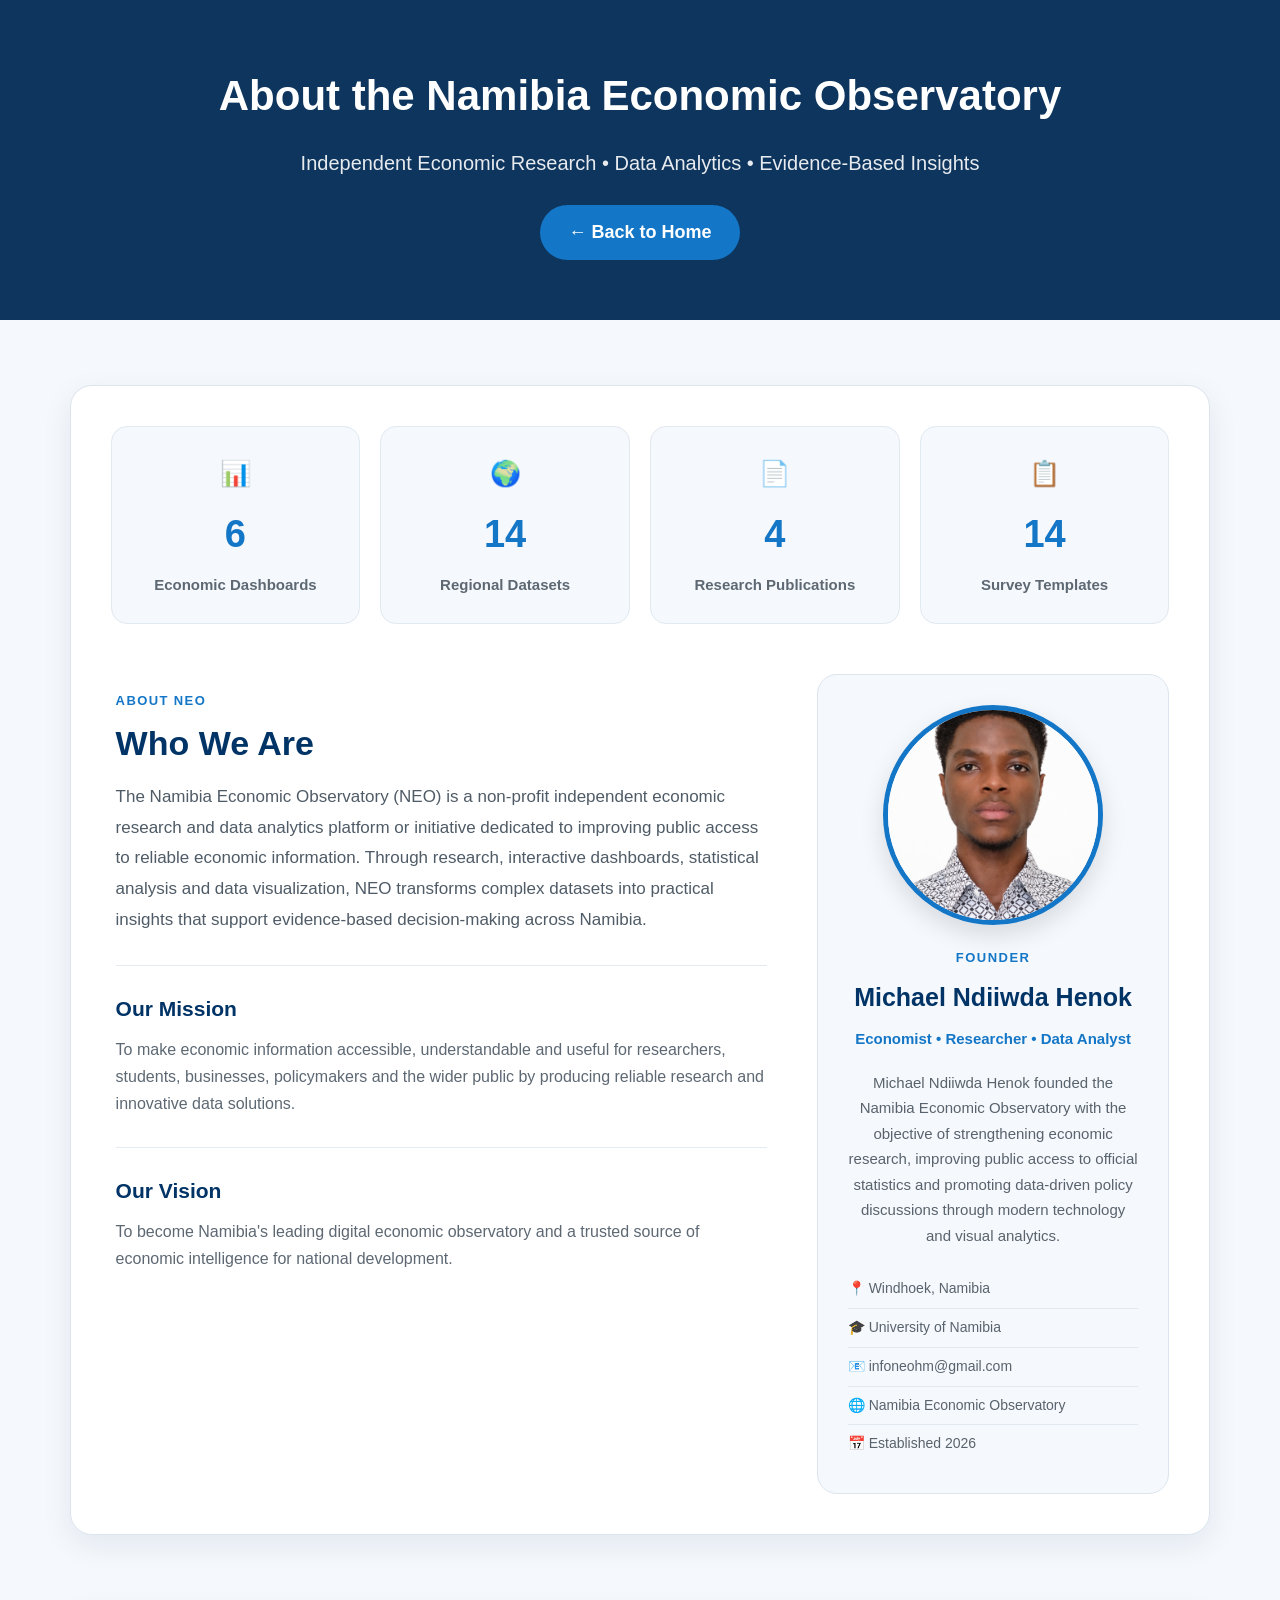
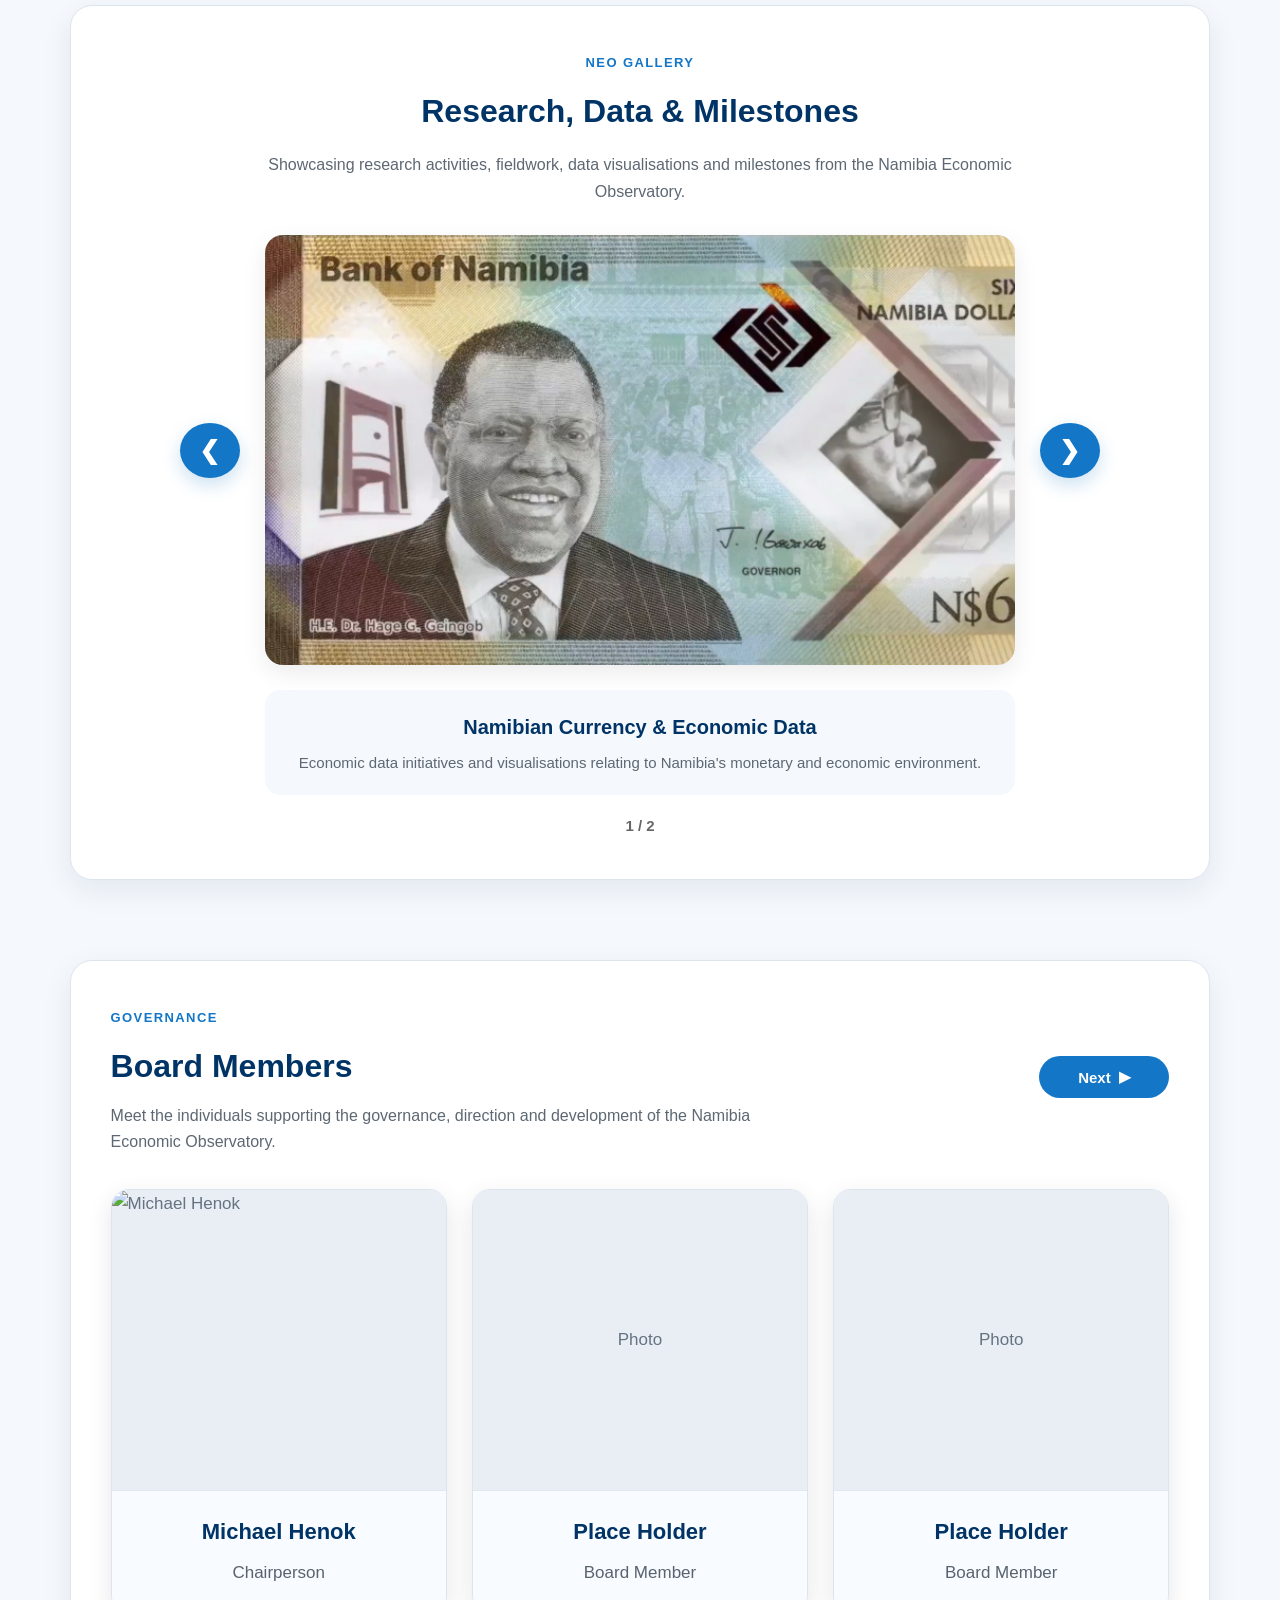
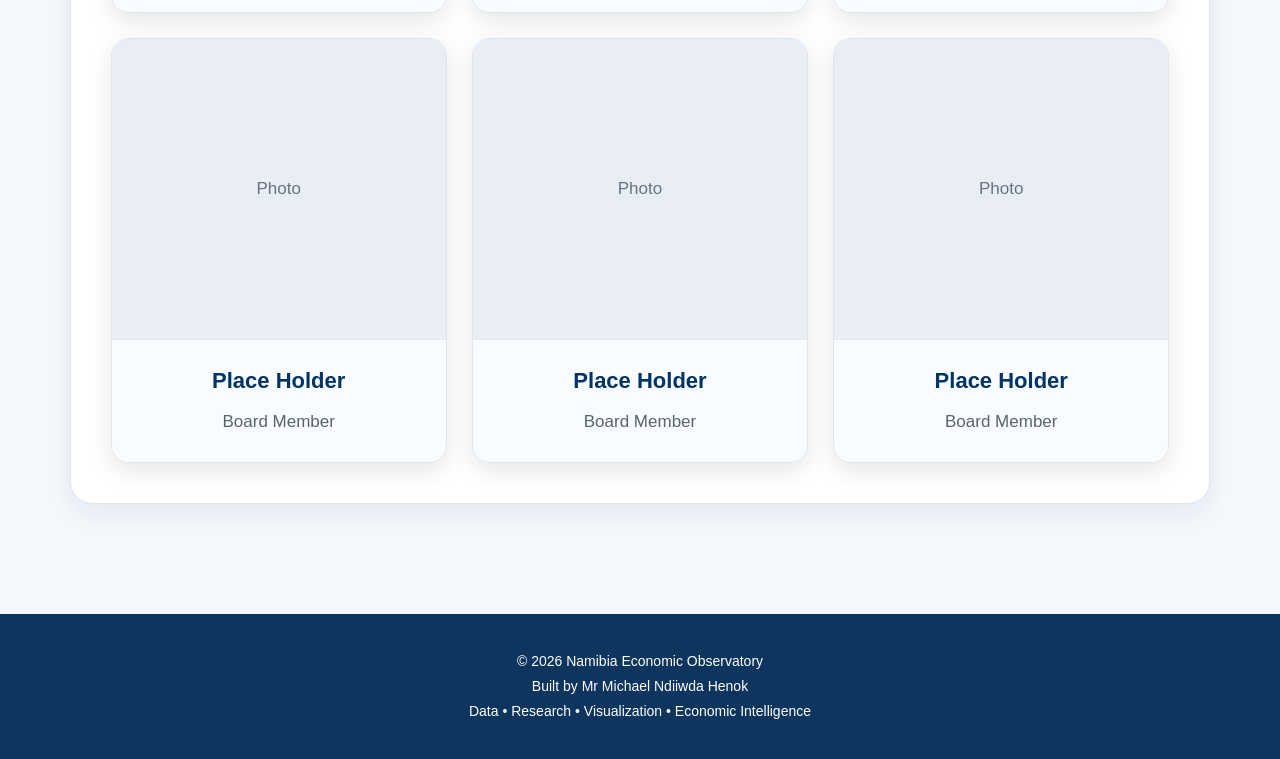
==== about.html @ 8a8617f9 "Update about.html" ====
<!DOCTYPE html>
<html lang="en">

<head>

<meta charset="UTF-8">

<meta name="viewport" content="width=device-width, initial-scale=1.0">

<title>About NEO | Namibia Economic Observatory</title>

<link rel="stylesheet" href="style.css">

<link rel="stylesheet" href="mobile.css">

<link rel="stylesheet"
href="https://cdnjs.cloudflare.com/ajax/libs/font-awesome/6.5.2/css/all.min.css">

</head>


<body>


<!-- =================================================
     PAGE HEADER
================================================== -->

<header class="page-header">

    <h1>
        About the Namibia Economic Observatory
    </h1>

    <p>
        Independent Economic Research • Data Analytics • Evidence-Based Insights
    </p>

    <a href="index.html" class="back-btn">
        ← Back to Home
    </a>

</header>



<!-- =================================================
     ABOUT NEO
================================================== -->

<section id="about-section">


    <div class="about-main-card">


        <!-- =========================================
             NEO STATISTICS
        ========================================== -->

        <div class="neo-stats">


            <div class="neo-stat">

                <span class="neo-stat-icon">
                    📊
                </span>

                <h3>
                    6
                </h3>

                <p>
                    Economic Dashboards
                </p>

            </div>


            <div class="neo-stat">

                <span class="neo-stat-icon">
                    🌍
                </span>

                <h3>
                    14
                </h3>

                <p>
                    Regional Datasets
                </p>

            </div>


            <div class="neo-stat">

                <span class="neo-stat-icon">
                    📄
                </span>

                <h3>
                    4
                </h3>

                <p>
                    Research Publications
                </p>

            </div>


            <div class="neo-stat">

                <span class="neo-stat-icon">
                    📋
                </span>

                <h3>
                    14
                </h3>

                <p>
                    Survey Templates
                </p>

            </div>


        </div>



        <!-- =========================================
             WHO WE ARE + FOUNDER
        ========================================== -->

        <div class="about-founder-layout">


            <!-- =====================================
                 WHO WE ARE
            ====================================== -->

            <div class="about-text">

                <span class="section-label">
                    ABOUT NEO
                </span>

                <h2>
                    Who We Are
                </h2>

                <p>
                    The Namibia Economic Observatory (NEO) is a non-profit independent
                    economic research and data analytics platform or initiative dedicated
                    to improving public access to reliable economic information.
                    Through research, interactive dashboards, statistical analysis
                    and data visualization, NEO transforms complex datasets into
                    practical insights that support evidence-based decision-making
                    across Namibia.
                </p>


                <div class="about-subsection">

                    <h3>
                        Our Mission
                    </h3>

                    <p>
                        To make economic information accessible, understandable
                        and useful for researchers, students, businesses,
                        policymakers and the wider public by producing reliable
                        research and innovative data solutions.
                    </p>

                </div>


                <div class="about-subsection">

                    <h3>
                        Our Vision
                    </h3>

                    <p>
                        To become Namibia's leading digital economic observatory
                        and a trusted source of economic intelligence for
                        national development.
                    </p>

                </div>

            </div>



            <!-- =====================================
                 FOUNDER
            ====================================== -->

            <div class="founder-card">


                <div class="founder-photo">

                    <img
                        src="NEO Founder.png"
                        alt="Founder of Namibia Economic Observatory"
                    >

                </div>


                <div class="founder-details">

                    <span class="founder-label">
                        FOUNDER
                    </span>

                    <h2>
                        Michael Ndiiwda Henok
                    </h2>

                    <p class="founder-role">
                        Economist • Researcher • Data Analyst
                    </p>


                    <p class="founder-description">

                        Michael Ndiiwda Henok founded the Namibia Economic
                        Observatory with the objective of strengthening
                        economic research, improving public access to official
                        statistics and promoting data-driven policy discussions
                        through modern technology and visual analytics.

                    </p>


                    <ul class="founder-list">

                        <li>
                            📍 Windhoek, Namibia
                        </li>

                        <li>
                            🎓 University of Namibia
                        </li>

                        <li>
                            📧 <a href="mailto:infoneohm@gmail.com">infoneohm@gmail.com</a>
                        </li>

                        <li>
                            🌐 Namibia Economic Observatory
                        </li>

                        <li>
                            📅 Established 2026
                        </li>

                    </ul>

                </div>

            </div>

        </div>

    </div>

</section>



<!-- =================================================
     NEO GALLERY
================================================== -->

<section class="neo-gallery-section">


    <div class="gallery-card">


        <div class="gallery-header">

            <span class="section-label">
                NEO GALLERY
            </span>

            <h2>
                Research, Data & Milestones
            </h2>

            <p>
                Showcasing research activities, fieldwork, data visualisations
                and milestones from the Namibia Economic Observatory.
            </p>

        </div>



        <!-- =========================================
             GALLERY VIEWER
        ========================================== -->

        <div class="gallery-container">


            <!-- PREVIOUS -->

            <button
                class="gallery-btn"
                type="button"
                onclick="previousGalleryImage()"
                aria-label="Previous gallery image"
            >

                ❮

            </button>



            <!-- IMAGE -->

            <div class="gallery-viewer">

                <img
                    id="galleryImage"
                    src="Nam currency.png"
                    alt="NEO Gallery"
                >

            </div>



            <!-- NEXT -->

            <button
                class="gallery-btn"
                type="button"
                onclick="nextGalleryImage()"
                aria-label="Next gallery image"
            >

                ❯

            </button>


        </div>



        <!-- =========================================
             GALLERY DESCRIPTION
        ========================================== -->

        <div class="gallery-description">

            <h3 id="galleryTitle">
                Namibia Economic Research
            </h3>

            <p id="galleryText">
                Economic research, data analysis and initiatives undertaken
                by the Namibia Economic Observatory.
            </p>

        </div>


        <div
            id="galleryCounter"
            class="gallery-counter">

            1 / 2

        </div>


    </div>

</section>



<!-- =================================================
     MANAGEMENT
================================================== -->

<section id="management-section">


    <!-- =========================================
         BOARD MEMBERS
    ========================================== -->

    <div id="boardManagement">


        <div class="management-card">


            <div class="management-header">


                <div>

                    <span class="section-label">
                        GOVERNANCE
                    </span>

                    <h2>
                        Board Members
                    </h2>

                    <p>
                        Meet the individuals supporting the governance,
                        direction and development of the Namibia Economic
                        Observatory.
                    </p>

                </div>


                <button
                    class="management-nav-btn"
                    type="button"
                    onclick="showExecutiveManagement()"
                >

                    Next
                    <span>▶</span>

                </button>


            </div>



            <!-- =====================================
                 BOARD GRID
            ====================================== -->

            <div class="management-grid">


                <!-- BOARD MEMBER 1 -->

                <div class="management-member">

                    <div class="member-photo">

                        <img
                            src=""
                            alt="Michael Henok"
                        >

                    </div>


                    <div class="member-info">

                        <h3>
                            Michael Henok
                        </h3>

                        <p>
                            Chairperson
                        </p>

                    </div>

                </div>



                <!-- BOARD MEMBER 2 -->

                <div class="management-member">

                    <div class="member-photo">
                        <span>Photo</span>
                    </div>

                    <div class="member-info">

                        <h3>
                            Place Holder
                        </h3>

                        <p>
                            Board Member
                        </p>

                    </div>

                </div>



                <!-- BOARD MEMBER 3 -->

                <div class="management-member">

                    <div class="member-photo">
                        <span>Photo</span>
                    </div>

                    <div class="member-info">

                        <h3>
                            Place Holder
                        </h3>

                        <p>
                            Board Member
                        </p>

                    </div>

                </div>



                <!-- BOARD MEMBER 4 -->

                <div class="management-member">

                    <div class="member-photo">
                        <span>Photo</span>
                    </div>

                    <div class="member-info">

                        <h3>
                            Place Holder
                        </h3>

                        <p>
                            Board Member
                        </p>

                    </div>

                </div>



                <!-- BOARD MEMBER 5 -->

                <div class="management-member">

                    <div class="member-photo">
                        <span>Photo</span>
                    </div>

                    <div class="member-info">

                        <h3>
                            Place Holder
                        </h3>

                        <p>
                            Board Member
                        </p>

                    </div>

                </div>



                <!-- BOARD MEMBER 6 -->

                <div class="management-member">

                    <div class="member-photo">
                        <span>Photo</span>
                    </div>

                    <div class="member-info">

                        <h3>
                            Place Holder
                        </h3>

                        <p>
                            Board Member
                        </p>

                    </div>

                </div>


            </div>

        </div>

    </div>



    <!-- =========================================
         EXECUTIVE MANAGEMENT
    ========================================== -->

    <div
        id="executiveManagement"
        style="display:none;"
    >


        <div class="management-card">


            <div class="management-header">


                <div>

                    <span class="section-label">
                        MANAGEMENT
                    </span>

                    <h2>
                        Executive Management
                    </h2>

                    <p>
                        The executive team responsible for supporting the
                        operations and strategic development of NEO.
                    </p>

                </div>


                <button
                    class="management-nav-btn"
                    type="button"
                    onclick="showBoardManagement()"
                >

                    <span>◀</span>
                    Previous

                </button>


            </div>



            <div class="management-grid">


                <div class="management-member">

                    <div class="member-photo">
                        <span>Photo</span>
                    </div>

                    <div class="member-info">

                        <h3>
                            Place Holder
                        </h3>

                        <p>
                            Executive Director
                        </p>

                    </div>

                </div>



                <div class="management-member">

                    <div class="member-photo">
                        <span>Photo</span>
                    </div>

                    <div class="member-info">

                        <h3>
                            Tangeniomwene Ndakolonghoshi
                        </h3>

                        <p>
                            Deputy Executive Director
                        </p>

                    </div>

                </div>



                <div class="management-member">

                    <div class="member-photo">
                        <span>Photo</span>
                    </div>

                    <div class="member-info">

                        <h3>
                            Place Holder
                        </h3>

                        <p>
                            Research Manager
                        </p>

                    </div>

                </div>



                <div class="management-member">

                    <div class="member-photo">
                        <span>Photo</span>
                    </div>

                    <div class="member-info">

                        <h3>
                            Place Holder
                        </h3>

                        <p>
                            Finance Manager
                        </p>

                    </div>

                </div>


            </div>

        </div>

    </div>

</section>



<!-- =================================================
     FOOTER
================================================== -->

<footer>

    © 2026 Namibia Economic Observatory

    <br>

    Built by Mr Michael Ndiiwda Henok

    <br>

    Data • Research • Visualization • Economic Intelligence

</footer>



<script src="script.js"></script>

</body>

</html>
---- style.css ----
*{
    margin:0;
    padding:0;
    box-sizing:border-box;
}

body{
    font-family:Arial, sans-serif;
    background:#f4f7fb;
    color:#222;
    font-size:18px;
    line-height:1.7;
}

html{
    scroll-behavior:smooth;
}

#dashboard-section{
    scroll-margin-top:30px;
}

/* =========================================================
   HERO SECTION
========================================================= */

.hero {

    position: relative;

    min-height: 90vh;

    background:
        linear-gradient(
            rgba(0, 0, 0, 0.65),
            rgba(0, 0, 0, 0.65)
        ),
        url("HOF.png");

    background-size: cover;
    background-position: center;

    color: white;

    overflow: hidden;
}


/* Hero overlay */

.hero::after {

    content: "";

    position: absolute;

    top: 0;
    left: 0;

    width: 100%;
    height: 100%;

    backdrop-filter: blur(1px);

    z-index: 1;

    pointer-events: none;
}



/* =========================================================
   HERO NAVIGATION
========================================================= */

.navbar {

    position: relative;

    z-index: 100;

    display: flex;

    justify-content: space-between;
    align-items: center;

    padding: 18px 6%;

    background: rgba(255, 255, 255, 0.08);

    backdrop-filter: blur(12px);
    -webkit-backdrop-filter: blur(12px);

    border-bottom: 1px solid rgba(255, 255, 255, 0.15);
}



/* =========================================================
   RESEARCH HUB BUTTON
========================================================= */

.research-nav-btn {

    display: inline-block;

    padding: 15px 34px;

    background: #1b82e4;

    color: white;

    text-decoration: none;

    font-weight: 600;

    font-size: 22px;

    border-radius: 40px;

    transition: 0.3s;

    z-index: 101;
}


.research-nav-btn:hover {

    background: #156cc0;

    transform: translateY(-3px);
}



/* =========================================================
   NEO BRAND
========================================================= */

.brand {

    display: flex;

    align-items: center;

    gap: 18px;

    flex: 1;

    justify-content: center;

    margin-left: 80px;
}



/* =========================================================
   NEO LOGO
========================================================= */

.brand img {

    width: 78px;
    height: 78px;

    object-fit: cover;

    border-radius: 50%;

    cursor: pointer;

    transition: 0.35s ease;

    box-shadow:
        0 6px 18px rgba(0, 0, 0, 0.25);
}


.brand img:hover {

    transform: scale(1.10);

    box-shadow:
        0 10px 25px rgba(0, 0, 0, 0.35);
}



/* =========================================================
   LOGO TEXT
========================================================= */

.logo-text {

    font-size: 32px;

    font-weight: 700;

    color: white;

    letter-spacing: 0.5px;

    white-space: nowrap;
}



/* =========================================================
   ABOUT NEO BUTTON
========================================================= */

.about-nav-btn {

    color: white;

    text-decoration: none;

    font-size: 22px;

    font-weight: 600;

    padding: 12px 24px;

    border: 2px solid rgba(255, 255, 255, 0.8);

    border-radius: 35px;

    transition: 0.3s;

    z-index: 101;
}


.about-nav-btn:hover {

    background: white;

    color: #0d355d;
}



/* =========================================================
   HERO CONTENT
========================================================= */

.hero-content {

    position: relative;

    z-index: 2;

    display: flex;

    flex-direction: column;

    justify-content: center;

    align-items: center;

    text-align: center;

    padding-top: 65px;

    padding-bottom: 45px;
}



/* =========================================================
   HERO TAGLINE
========================================================= */

.hero-content p {

    max-width: 850px;

    font-size: 26px;

    margin-top: 20px;

    margin-bottom: 0;

    line-height: 1.5;

    animation: fadeIn 2s ease;
}



/* =========================================================
   SEARCH SECTION
========================================================= */

.search-section {

    width: 100%;

    display: flex;

    justify-content: center;

    margin-top: 35px;

    margin-bottom: 25px;
}



/* Search wrapper */

.search-wrapper {

    position: relative;

    width: 88%;

    max-width: 750px;
}



/* Search icon */

.search-icon {

    position: absolute;

    left: 20px;

    top: 50%;

    transform: translateY(-50%);

    font-size: 20px;

    z-index: 2;

    pointer-events: none;
}



/* Search input */

.search-box {

    width: 100%;

    height: 48px;

    box-sizing: border-box;

    padding: 10px 20px 10px 52px;

    border: 2px solid rgba(255, 255, 255, 0.85);

    border-radius: 50px;

    background: rgba(255, 255, 255, 0.96);

    color: #003366;

    font-size: 16px;

    outline: none;

    transition: 0.3s ease;
}



/* Search placeholder */

.search-box::placeholder {

    color: #687887;

    opacity: 1;
}



/* Search focus */

.search-box:focus {

    border-color: #1b82e4;

    box-shadow:
        0 0 18px rgba(27, 130, 228, 0.35);
}



/* =========================================================
   EXPLORE DATA BUTTON
========================================================= */

.hero-button {

    margin: 10px 0 25px;

    display: flex;

    justify-content: center;
    align-items: center;
}


.cta-button {

    display: inline-block;

    background: #0077cc;

    color: white;

    padding: 16px 34px;

    border-radius: 40px;

    text-decoration: none;

    font-weight: 600;

    transition: 0.3s;
}


.cta-button:hover {

    background: #005fa3;

    transform: translateY(-3px);
}



/* =========================================================
   SOCIAL ICONS
========================================================= */

.social-icons {

    display: flex;

    justify-content: center;

    align-items: center;

    flex-wrap: wrap;

    margin-top: 10px;

    margin-bottom: 5px;
}


.social-icons a {

    text-decoration: none;

    color: white;

    width: 55px;

    height: 55px;

    display: inline-flex;

    justify-content: center;

    align-items: center;

    border: 2px solid white;

    border-radius: 50%;

    margin: 8px;

    font-size: 24px;

    transition: 0.3s;
}


.social-icons a:hover {

    background: white;

    color: #003366;

    transform: translateY(-5px);
}



/* =========================================================
   OPPORTUNITIES BUTTON
========================================================= */

.opportunities-button {

    display: flex;

    justify-content: center;
    align-items: center;

    margin-top: 28px;

    margin-bottom: 5px;
}


.opportunities-btn {

    display: inline-flex;

    align-items: center;
    justify-content: center;

    gap: 8px;

    padding: 13px 28px;

    background: #ffffff;

    color: #003366;

    border: 2px solid rgba(255, 255, 255, 0.9);

    border-radius: 35px;

    text-decoration: none;

    font-size: 17px;

    font-weight: 700;

    box-shadow:
        0 6px 18px rgba(0, 0, 0, 0.20);

    transition: 0.3s ease;
}


.opportunities-btn:hover {

    background: #1476c6;

    color: white;

    border-color: #1476c6;

    transform: translateY(-3px);

    box-shadow:
        0 9px 22px rgba(0, 0, 0, 0.25);
}



/* =========================================================
   HERO ANIMATION
========================================================= */

@keyframes fadeIn {

    from {

        opacity: 0;

        transform: translateY(20px);

    }

    to {

        opacity: 1;

        transform: translateY(0);

    }

}



/* =========================================================
   MAIN CONTAINER
========================================================= */

.container {

    width: 92%;

    max-width: 1200px;

    margin: auto;

    margin-top: -60px;

    position: relative;

    z-index: 5;
}



/* =========================================================
   GENERAL CARDS
========================================================= */

.card {

    background: #ffffff;

    border-radius: 22px;

    padding: 35px;

    margin: 40px 0;

    box-shadow:
        0 12px 35px rgba(0, 0, 0, 0.08);

    transition: 0.35s;

    border: 1px solid #f1f1f1;
}


.card:hover {

    transform: translateY(-6px);

    box-shadow:
        0 20px 45px rgba(0, 0, 0, 0.12);
}


.card h2 {

    text-align: center;

    margin-bottom: 25px;

    color: #003366;

    font-size: 38px;
}

/* FOCUS AREA CARDS */

.focus-grid{
display:grid;
grid-template-columns:
repeat(auto-fit,minmax(250px,1fr));
gap:20px;
}

.focus-card{
background:#f8fbff;
padding:25px;
border-radius:15px;
text-align:center;
transition:0.3s;
}

.focus-card:hover{
transform:translateY(-8px);
box-shadow:0 8px 20px rgba(0,0,0,0.1);
}

.focus-card i{
font-size:35px;
color:#0077cc;
margin-bottom:15px;
}
    
/* NEWS SECTION */

.news-grid{
    display:grid;

    grid-template-columns:
    repeat(auto-fit, minmax(300px,1fr));

    gap:25px;

    align-items:start;
}

.news-card{

    background:#f9fbff;

    border-radius:18px;

    overflow:hidden;

    box-shadow:0 4px 15px rgba(0,0,0,0.08);

    transition:0.3s;
}

.news-card:hover{
    transform:translateY(-8px);
}

.news-card img{
    width:100%;
    height:220px;
    object-fit:cover;
}

.news-content{
    padding:20px;
}

.news-content h3{
    color:#003366;
    margin-bottom:12px;
}

.news-content p{
    color:#555;
    margin-bottom:18px;
}

.news-btn{
    background:#0077cc;
    color:white;

    border:none;

    padding:10px 18px;

    border-radius:10px;

    cursor:pointer;

    transition:0.3s;
}

.news-btn:hover{
    background:#005fa3;
}
    
/* BUTTON */

button{

    background:linear-gradient(
    135deg,
    #0077cc,
    #0055aa);

    color:white;

    border:none;

    padding:14px 30px;

    border-radius:40px;

    cursor:pointer;

    font-size:16px;

    font-weight:600;

    transition:.35s;

}

button:hover{

    transform:translateY(-3px);

    box-shadow:
    0 12px 25px rgba(0,119,204,.25);

}

#regionSelect{

padding:12px;

font-size:16px;

border-radius:10px;

border:1px solid #ccc;

min-width:250px;
}
    
.news-btn:hover{
    background:#005fa3;
}

/* SECTION BACKGROUND */

.section-grey{
    background:#f5f7fa;
}

/* ECONOMIC TICKER */

.ticker{

background:#002244;

color:white;

overflow:hidden;

white-space:nowrap;

padding:12px 0;

font-weight:bold;

position:relative;
}

.ticker-content{

display:inline-block;

padding-left:100%;

animation:ticker 25s linear infinite;
}

@keyframes ticker{

0%{
transform:translateX(0);
}

100%{
transform:translateX(-100%);
}
}
    
/* FOOTER */

footer{
    background:#002244;
    color:white;

    text-align:center;

    padding:25px;

    margin-top:40px;
}
    
/* INFLATION DASHBOARD */

.kpi-grid{
    display:grid;
    grid-template-columns:
    repeat(auto-fit,minmax(220px,1fr));
    gap:20px;
    margin-bottom:40px;
}

.kpi-card{

    background:white;

    border-radius:20px;

    padding:30px;

    text-align:center;

    transition:.35s;

    border:1px solid #eef2f7;

    box-shadow:
    0 10px 25px rgba(0,0,0,.06);

}
    
.kpi-card:hover{

    transform:translateY(-8px);

    box-shadow:
    0 18px 35px rgba(0,119,204,.18);

}
    
.kpi-card h3{
    color:#555;
    margin-bottom:15px;
}

.kpi-card h1{

    color:#0077cc;

    font-size:42px;

    margin-top:12px;

    margin-bottom:8px;

    font-weight:700;

}

.chart-container{
    position:relative;

    width:100%;
    height:420px;

    background:white;

    padding:30px;

    border-radius:20px;

    margin-top:40px;

    box-shadow:0 5px 20px rgba(0,0,0,0.08);

    overflow:hidden;
}

.chart-container canvas{
    display:block;

    width:100% !important;
    height:100% !important;
}

.dashboard-header{
    display:flex;
    justify-content:space-between;
    align-items:center;
    margin-bottom:25px;
    flex-wrap:wrap;
}

.dashboard-description{

    text-align:center;

    color:#666;

    font-size:18px;

    margin-bottom:35px;

}
    
.nav-btn{

    background:linear-gradient(
    135deg,
    #0077cc,
    #0055aa);

    color:white;

    border:none;

    padding:12px 28px;

    border-radius:50px;

    font-size:16px;

    font-weight:600;

    cursor:pointer;

    transition:.35s;

    box-shadow:
    0 8px 18px rgba(0,119,204,.25);

}

.nav-btn:hover{

    transform:translateY(-3px);

    box-shadow:
    0 14px 28px rgba(0,119,204,.35);

}

.cost-table{

    width:100%;

    border-collapse:collapse;

    overflow:hidden;

    border-radius:18px;

    background:white;

    box-shadow:
    0 8px 20px rgba(0,0,0,.05);

}

.cost-table th,
.cost-table td{

    padding:15px;

    border-bottom:1px solid #ececec;

}

.cost-table th{

    background:#003366;

    color:white;

    padding:16px;

    font-size:17px;

}

.cost-table tr:hover{

    background:#f4f9ff;

}
    
/* MOBILE */

.research-nav-btn{

background:#1476c6;

color:white;

padding:12px 24px;

border-radius:30px;

text-decoration:none;

font-weight:bold;

transition:.3s;

}

.research-nav-btn:hover{

background:#0b5ea8;

transform:translateY(-2px);

}

.gallery-section{

    margin-top:50px;

    padding-top:30px;

    border-top:1px solid #ddd;

}

.gallery-section h2{

    margin-bottom:15px;

}

.gallery-section p{

    text-align:center;

    color:#666;

    margin-bottom:30px;

}

/* =========================================================
   ABOUT PAGE
========================================================= */


/* =========================================================
   PAGE HEADER
========================================================= */

.page-header {
    background: #0d355d;
    color: white;
    text-align: center;
    padding: 60px 20px;
}

.page-header h1 {
    margin: 0 0 15px;
    font-size: 42px;
    font-weight: 700;
}

.page-header p {
    margin: 0 auto 25px;
    font-size: 19px;
    opacity: .9;
}


/* =========================================================
   BACK BUTTON
========================================================= */

.back-btn {
    display: inline-flex;
    align-items: center;
    justify-content: center;

    padding: 12px 28px;

    background: #1476c6;
    color: white;

    text-decoration: none;

    border-radius: 30px;

    font-weight: 600;

    transition: .3s ease;
}

.back-btn:hover {
    background: #0b5ea8;
    transform: translateY(-2px);
}


/* =========================================================
   ABOUT MAIN SECTION
========================================================= */

#about-section {

    width: 100%;

    padding: 65px 20px 35px;

    background: #f5f8fc;

    box-sizing: border-box;
}


/* =========================================================
   ABOUT MAIN CARD
========================================================= */

.about-main-card {

    width: 92%;
    max-width: 1200px;

    margin: 0 auto;

    padding: 40px;

    background: #ffffff;

    border: 1px solid #dce5ee;

    border-radius: 22px;

    box-shadow:
        0 10px 30px rgba(0, 51, 102, .08);

    box-sizing: border-box;
}


/* =========================================================
   NEO STATISTICS
========================================================= */

.neo-stats {

    display: grid;

    grid-template-columns:
        repeat(4, minmax(0, 1fr));

    gap: 20px;

    margin-bottom: 50px;
}


.neo-stat {

    padding: 25px 20px;

    background: #f5f8fc;

    border: 1px solid #e1e9f1;

    border-radius: 16px;

    text-align: center;

    transition:
        transform .25s ease,
        box-shadow .25s ease;
}


.neo-stat:hover {

    transform: translateY(-4px);

    box-shadow:
        0 10px 25px rgba(0, 51, 102, .10);
}


.neo-stat-icon {

    display: block;

    margin-bottom: 8px;

    font-size: 25px;
}


.neo-stat h3 {

    margin: 0 0 5px;

    color: #1476c6;

    font-size: 38px;

    font-weight: 700;
}


.neo-stat p {

    margin: 0;

    color: #5d6873;

    font-size: 15px;

    font-weight: 600;
}


/* =========================================================
   ABOUT + FOUNDER LAYOUT
========================================================= */

.about-founder-layout {

    display: grid;

    grid-template-columns:
        minmax(0, 1.5fr)
        minmax(320px, .8fr);

    gap: 45px;

    align-items: stretch;
}


/* =========================================================
   ABOUT TEXT
========================================================= */

.about-text {

    padding: 10px 5px;
}


.section-label {

    display: inline-block;

    margin-bottom: 10px;

    color: #1476c6;

    font-size: 13px;

    font-weight: 700;

    letter-spacing: 1.4px;
}


.about-text h2 {

    margin: 0 0 18px;

    color: #003366;

    font-size: 34px;

    line-height: 1.25;
}


.about-text > p {

    margin: 0;

    color: #4f5b66;

    font-size: 17px;

    line-height: 1.8;
}


.about-subsection {

    margin-top: 30px;

    padding-top: 25px;

    border-top: 1px solid #e3eaf1;
}


.about-subsection h3 {

    margin: 0 0 9px;

    color: #003366;

    font-size: 21px;
}


.about-subsection p {

    margin: 0;

    color: #5d6873;

    font-size: 16px;

    line-height: 1.7;
}


/* =========================================================
   FOUNDER CARD
========================================================= */

.founder-card {

    display: flex;

    flex-direction: column;

    justify-content: center;

    padding: 30px;

    background: #f5f8fc;

    border: 1px solid #dce5ee;

    border-radius: 20px;

    box-sizing: border-box;
}


.founder-photo {

    width: 100%;

    display: flex;

    justify-content: center;

    margin-bottom: 22px;
}


.founder-photo img {

    width: 220px;

    height: 220px;

    object-fit: cover;

    border-radius: 50%;

    border: 5px solid #1476c6;

    box-shadow:
        0 10px 25px rgba(0, 0, 0, .12);
}


.founder-details {

    text-align: center;
}


.founder-label {

    display: block;

    margin-bottom: 7px;

    color: #1476c6;

    font-size: 13px;

    font-weight: 700;

    letter-spacing: 1.5px;
}


.founder-details h2 {

    margin: 0 0 8px;

    color: #003366;

    font-size: 25px;
}


.founder-role {

    margin: 0 0 18px;

    color: #1476c6;

    font-size: 15px;

    font-weight: 600;
}


.founder-description {

    margin: 0;

    color: #59636d;

    font-size: 15px;

    line-height: 1.7;
}


.founder-list {

    padding: 0;

    margin: 22px 0 0;

    list-style: none;

    text-align: left;
}


.founder-list li {

    padding: 7px 0;

    color: #59636d;

    font-size: 14px;

    border-bottom: 1px solid #e1e8ef;
}


.founder-list li:last-child {

    border-bottom: none;
}

.founder-list a {
    color: inherit;
    text-decoration: none;
}

.founder-list a:hover {
    color: #1476c6;
    text-decoration: underline;
}

/* =========================================================
   NEO GALLERY SECTION
========================================================= */

.neo-gallery-section {

    width: 100%;

    padding: 35px 20px 40px;

    background: #f5f8fc;

    box-sizing: border-box;
}


/* =========================================================
   GALLERY CARD
========================================================= */

.gallery-card {

    width: 92%;

    max-width: 1200px;

    margin: 0 auto;

    padding: 40px;

    background: #ffffff;

    border: 1px solid #dce5ee;

    border-radius: 22px;

    box-shadow:
        0 10px 30px rgba(0, 51, 102, .08);

    box-sizing: border-box;

    text-align: center;
}


/* =========================================================
   GALLERY HEADER
========================================================= */

.gallery-header {

    max-width: 750px;

    margin: 0 auto 30px;
}


.gallery-header h2 {

    margin: 0 0 12px;

    color: #003366;

    font-size: 32px;
}


.gallery-header p {

    margin: 0;

    color: #5d6873;

    font-size: 16px;

    line-height: 1.7;
}


/* =========================================================
   GALLERY CONTAINER
========================================================= */

.gallery-container {

    display: grid;

    grid-template-columns: 60px minmax(0, 1fr) 60px;

    gap: 20px;

    align-items: center;

    max-width: 1000px;

    margin: 0 auto;
}


/* =========================================================
   GALLERY VIEWER
========================================================= */

.gallery-viewer {

    width: 100%;

    height: 420px;

    overflow: hidden;

    border-radius: 18px;

    background: #e9eff5;

    box-shadow:
        0 8px 25px rgba(0, 51, 102, .10);
}


.gallery-viewer img {

    width: 100%;

    height: 100%;

    display: block;

    object-fit: cover;

    transition: opacity .25s ease;
}


/* =========================================================
   GALLERY BUTTONS
========================================================= */

.gallery-btn {

    width: 52px;

    height: 52px;

    border: none;

    border-radius: 50%;

    background: #1476c6;

    color: white;

    font-size: 21px;

    cursor: pointer;

    box-shadow:
        0 7px 18px rgba(20, 118, 198, .22);

    transition:
        transform .25s ease,
        background .25s ease;
}


.gallery-btn:hover {

    background: #0b5ea8;

    transform: scale(1.06);
}


/* =========================================================
   GALLERY DESCRIPTION
========================================================= */

.gallery-description {

    max-width: 750px;

    margin: 25px auto 0;

    padding: 20px;

    background: #f5f8fc;

    border-radius: 15px;
}


.gallery-description h3 {

    margin: 0 0 7px;

    color: #003366;

    font-size: 20px;
}


.gallery-description p {

    margin: 0;

    color: #5d6873;

    font-size: 15px;

    line-height: 1.6;
}


.gallery-counter {

    margin: 18px 0 0;

    color: #1476c6;

    font-size: 14px;

    font-weight: 700;
}


/* =========================================================
   MANAGEMENT SECTION
========================================================= */

#management-section {

    width: 100%;

    padding: 40px 20px 70px;

    background: #f5f8fc;

    box-sizing: border-box;
}


#boardManagement,
#executiveManagement {

    width: 100%;
}


/* =========================================================
   MANAGEMENT CARD
========================================================= */

.management-card {

    width: 92%;

    max-width: 1200px;

    margin: 0 auto;

    padding: 40px;

    background: #ffffff;

    border: 1px solid #dce5ee;

    border-radius: 22px;

    box-shadow:
        0 10px 30px rgba(0, 51, 102, .08);

    box-sizing: border-box;
}


/* =========================================================
   MANAGEMENT HEADER
========================================================= */

.management-header {

    display: grid;

    grid-template-columns:
        1fr auto;

    gap: 30px;

    align-items: center;

    margin-bottom: 35px;
}


.management-header h2 {

    margin: 0 0 10px;

    color: #003366;

    font-size: 32px;
}


.management-header p {

    max-width: 700px;

    margin: 0;

    color: #5d6873;

    font-size: 16px;

    line-height: 1.6;
}


/* =========================================================
   MANAGEMENT NAVIGATION
========================================================= */

.management-nav-btn {

    display: inline-flex;

    align-items: center;

    justify-content: center;

    gap: 8px;

    min-width: 130px;

    padding: 12px 20px;

    border: none;

    border-radius: 30px;

    background: #1476c6;

    color: white;

    font-size: 15px;

    font-weight: 600;

    cursor: pointer;

    transition: .25s ease;
}


.management-nav-btn:hover {

    background: #0b5ea8;

    transform: translateY(-2px);
}


/* =========================================================
   MANAGEMENT GRID
========================================================= */

.management-grid {

    width: 100%;

    display: grid;

    grid-template-columns:
        repeat(3, minmax(0, 1fr));

    gap: 25px;
}


/* =========================================================
   MEMBER CARD
========================================================= */

.management-member {

    overflow: hidden;

    background: #ffffff;

    border: 1px solid #dce5ee;

    border-radius: 18px;

    box-shadow:
        0 8px 22px rgba(0, 51, 102, .08);

    transition:
        transform .25s ease,
        box-shadow .25s ease;
}


.management-member:hover {

    transform: translateY(-5px);

    box-shadow:
        0 13px 30px rgba(0, 51, 102, .13);
}


/* =========================================================
   MEMBER PHOTO
========================================================= */

.member-photo {

    width: 100%;

    height: 260px;

    display: flex;

    align-items: center;

    justify-content: center;

    overflow: hidden;

    background: #e9eff5;

    color: #657383;

    font-size: 17px;
}


.member-photo img {

    width: 100%;

    height: 100%;

    display: block;

    object-fit: cover;

    object-position: center;

    transition: transform .3s ease;
}


.management-member:hover
.member-photo img {

    transform: scale(1.03);
}


/* =========================================================
   MEMBER INFORMATION
========================================================= */

.member-info {

    padding: 22px 20px 24px;

    text-align: center;

    background: #f8fafc;
}


.member-info h3 {

    margin: 0 0 7px;

    color: #003366;

    font-size: 20px;
}


.member-info p {

    margin: 0;

    color: #657383;

    font-size: 15px;

    font-weight: 500;
}


/* =========================================================
   FOOTER
========================================================= */

footer {

    padding: 35px 20px;

    background: #0d355d;

    color: white;

    text-align: center;

    line-height: 1.8;

    font-size: 14px;
}

/* ==========================================
   RESEARCH HUB
========================================== */

.page-header{

background:#0d355d;

color:white;

text-align:center;

padding:60px 20px;

}

.page-header h1{

font-size:42px;

margin-bottom:15px;

}

.page-header p{

font-size:20px;

opacity:.9;

margin-bottom:25px;

}

.back-btn{

display:inline-block;

padding:12px 28px;

background:#1476c6;

color:white;

text-decoration:none;

border-radius:30px;

font-weight:bold;

transition:.3s;

}

.back-btn:hover{

background:#0b5ea8;

transform:translateY(-2px);

}

.research-section{

max-width:1100px;

margin:60px auto;

padding:0 20px;

}

.research-section h2{

font-size:32px;

color:#0d355d;

margin-bottom:30px;

}

.research-card{

background:white;

padding:30px;

margin-bottom:25px;

border-radius:18px;

box-shadow:0 8px 25px rgba(0,0,0,.08);

transition:.3s;

}

.research-card:hover{

transform:translateY(-5px);

box-shadow:0 12px 30px rgba(0,0,0,.12);

}

.research-card h3{

margin-bottom:10px;

color:#0d355d;

}

.research-card p{

margin-bottom:20px;

color:#666;

}

.research-btn{

display:inline-block;

background:#1476c6;

color:white;

padding:12px 28px;

border-radius:30px;

text-decoration:none;

font-weight:bold;

transition:.3s;

}

.research-btn:hover{

background:#0b5ea8;

}

.category-grid{

display:grid;

grid-template-columns:repeat(auto-fit,minmax(220px,1fr));

gap:25px;

}

.category-card{

background:white;

padding:35px;

text-align:center;

border-radius:18px;

font-size:22px;

font-weight:bold;

box-shadow:0 8px 20px rgba(0,0,0,.08);

transition:.3s;

}

.category-card:hover{

background:#1476c6;

color:white;

transform:translateY(-5px);

}

/* =========================================================
   LATEST PUBLICATIONS
========================================================= */

.publications-section {
    width: 100%;
    padding: 60px 20px 80px;
    background: #f5f8fc;
}


/* Main container */

.publications-container {
    width: 92%;
    max-width: 1200px;
    margin: 0 auto;
}


/* Section heading */

.publications-header {
    text-align: center;
    margin-bottom: 40px;
}

.publications-header h2 {
    margin: 0 0 10px;
    color: #003366;
    font-size: 34px;
    font-weight: 700;
}

.publications-header p {
    margin: 0 auto;
    max-width: 750px;
    color: #5f6b76;
    font-size: 17px;
    line-height: 1.6;
}


/* =========================================================
   PUBLICATION CARD
========================================================= */

.publication-card {
    width: 100%;
    min-height: 300px;

    display: grid;
    grid-template-columns: 1fr 320px;

    background: #ffffff;

    border: 1px solid #dce5ee;
    border-radius: 18px;

    overflow: hidden;

    margin-bottom: 30px;

    box-shadow: 0 8px 25px rgba(0, 51, 102, 0.08);

    transition:
        transform 0.25s ease,
        box-shadow 0.25s ease;
}


/* Hover effect */

.publication-card:hover {
    transform: translateY(-4px);

    box-shadow:
        0 14px 35px rgba(0, 51, 102, 0.14);
}


/* =========================================================
   LEFT SIDE
========================================================= */

.publication-content {
    padding: 32px 35px;

    display: flex;
    flex-direction: column;
    justify-content: center;

    background: #ffffff;
}


/* Publication icon */

.publication-icon {
    font-size: 27px;
    margin-bottom: 8px;
}


/* Publication title */

.publication-content h3 {
    margin: 0 0 12px;

    color: #003366;

    font-size: 25px;
    line-height: 1.3;
    font-weight: 700;
}


/* Description */

.publication-description {
    margin: 0 0 18px;

    max-width: 700px;

    color: #56616d;

    font-size: 16px;
    line-height: 1.6;
}


/* =========================================================
   PUBLICATION DETAILS
========================================================= */

.publication-details {
    display: flex;
    flex-wrap: wrap;

    gap: 25px;

    margin-bottom: 22px;
}


.publication-details p {
    margin: 0;

    color: #5d6873;

    font-size: 15px;
}


.publication-details strong {
    color: #003366;
}


/* =========================================================
   BUTTONS
========================================================= */

.publication-buttons {
    display: flex;
    flex-wrap: wrap;
    gap: 12px;
}


.publication-btn {
    display: inline-flex;

    align-items: center;
    justify-content: center;

    min-width: 125px;

    padding: 11px 18px;

    border-radius: 8px;

    text-decoration: none;

    font-size: 15px;
    font-weight: 600;

    transition:
        background 0.2s ease,
        color 0.2s ease,
        transform 0.2s ease;
}


/* Read PDF button */

.read-btn {
    background: #003366;
    color: #ffffff;
}


.read-btn:hover {
    background: #0055a5;
    color: #ffffff;

    transform: translateY(-2px);
}


/* Download button */

.download-btn {
    background: #e8f1fa;
    color: #003366;

    border: 1px solid #b9cfe4;
}


.download-btn:hover {
    background: #003366;
    color: #ffffff;

    transform: translateY(-2px);
}


/* =========================================================
   RIGHT SIDE — IMAGE
========================================================= */

.publication-image {
    width: 100%;
    min-height: 300px;

    background: #e9eff5;

    display: flex;
    align-items: center;
    justify-content: center;

    overflow: hidden;
}


/* Report cover */

.publication-image img {
    width: 100%;
    height: 100%;

    display: block;

    object-fit: cover;

    transition: transform 0.3s ease;
}


/* Slight image zoom */

.publication-card:hover .publication-image img {
    transform: scale(1.03);
}


/* If no image is available */

.publication-image:empty::before {
    content: "Publication Image";

    color: #7a8794;

    font-size: 16px;
}

/* ==========================================
   DATA COLLECTION PORTAL
========================================== */

.portal-intro{

max-width:850px;

margin:20px auto 40px;

text-align:center;

font-size:18px;

line-height:1.8;

color:#555;

}

.portal-grid{

display:grid;

grid-template-columns:repeat(auto-fit,minmax(260px,1fr));

gap:25px;

}

.portal-card{

background:white;

padding:30px;

border-radius:18px;

box-shadow:0 10px 25px rgba(0,0,0,.08);

transition:.3s;

text-align:center;

}

.portal-card:hover{

transform:translateY(-6px);

box-shadow:0 15px 30px rgba(0,0,0,.15);

}

.download-btn{

display:inline-block;

margin-top:20px;

padding:12px 28px;

background:#1476c6;

color:white;

border-radius:30px;

text-decoration:none;

font-weight:bold;

transition:.3s;

}

.download-btn:hover{

background:#0b5ea8;

}

.status{

display:inline-block;

margin-top:15px;

padding:8px 15px;

border-radius:20px;

font-size:14px;

font-weight:bold;

}

.pending{

background:#fff3cd;

color:#856404;

}

.received{

background:#d4edda;

color:#155724;

}

.missing{

background:#f8d7da;

color:#721c24;

}

.upload-card{

background:white;

padding:40px;

border-radius:18px;

box-shadow:0 10px 25px rgba(0,0,0,.08);

text-align:center;

}

.upload-btn{

margin-top:20px;

padding:14px 35px;

background:#003366;

color:white;

border:none;

border-radius:30px;

font-size:16px;

cursor:pointer;

transition:.3s;

}

.upload-btn:hover{

background:#1476c6;

}

.upload-note{

margin-top:20px;

font-size:14px;

color:#777;

}

.guideline-card{

background:white;

padding:35px;

border-radius:18px;

box-shadow:0 10px 25px rgba(0,0,0,.08);

}

.guideline-card ul{

line-height:2;

font-size:17px;

padding-left:20px;

}

/* ==========================================
   SUBMISSION PROGRESS
========================================== */

.submission-progress{

background:white;

padding:30px;

border-radius:18px;

box-shadow:0 8px 20px rgba(0,0,0,.08);

margin-bottom:40px;

text-align:center;

}

.progress-bar{

width:100%;

height:20px;

background:#e6e6e6;

border-radius:30px;

overflow:hidden;

margin:20px 0;

}

.progress-fill{

height:100%;

width:0%;

background:#28a745;

transition:.6s;

}

.submission-progress p{

font-size:17px;

font-weight:bold;

}

/* =========================================================
   UPLOAD COMPLETED SURVEY
========================================================= */

.upload-card {
    width: 100%;
    max-width: 900px;

    margin: 0 auto;

    padding: 45px 50px;

    background: #ffffff;

    border: 1px solid #dce5ee;
    border-radius: 20px;

    box-shadow: 0 10px 30px rgba(0, 51, 102, 0.08);

    text-align: center;

    transition:
        transform 0.25s ease,
        box-shadow 0.25s ease;
}


/* Subtle hover */

.upload-card:hover {
    transform: translateY(-3px);

    box-shadow:
        0 15px 35px rgba(0, 51, 102, 0.12);
}


/* =========================================================
   TITLE
========================================================= */

.upload-card h3 {
    margin: 0 0 18px;

    color: #003366;

    font-size: 28px;
    font-weight: 700;

    line-height: 1.3;
}


/* =========================================================
   DESCRIPTION
========================================================= */

.upload-card > p:first-of-type {
    max-width: 700px;

    margin: 0 auto 30px;

    color: #596774;

    font-size: 17px;

    line-height: 1.7;
}


/* =========================================================
   SUBMIT BUTTON
========================================================= */

.upload-btn {
    display: inline-flex;

    align-items: center;
    justify-content: center;

    padding: 14px 30px;

    background: #1476c6;

    color: #ffffff;

    text-decoration: none;

    border-radius: 30px;

    font-size: 16px;
    font-weight: 700;

    box-shadow: 0 5px 15px rgba(20, 118, 198, 0.20);

    transition:
        background 0.25s ease,
        transform 0.25s ease,
        box-shadow 0.25s ease;
}


/* Button hover */

.upload-btn:hover {
    background: #0b5ea8;

    color: #ffffff;

    transform: translateY(-2px);

    box-shadow: 0 8px 20px rgba(20, 118, 198, 0.30);
}


/* =========================================================
   NOTE
========================================================= */

.upload-note {
    max-width: 650px;

    margin: 28px auto 0;

    padding-top: 20px;

    border-top: 1px solid #e5ebf1;

    color: #7a8794;

    font-size: 14px;

    line-height: 1.6;
}

/* ==========================================
INTERACTIVE NAMIBIA MAP
========================================== */

.map-wrapper{

display:flex;

flex-wrap:wrap;

justify-content:center;

align-items:flex-start;

gap:30px;

margin-top:35px;

}

#namibiaMap{

    width:100%;

    max-width:500px;

    height:auto;

    background:#f8f9fa;

    border-radius:20px;

    padding:15px;

    box-shadow:0 8px 25px rgba(0,0,0,0.08);

    pointer-events:auto;
}

.region{

    fill:#b0c4de;

    stroke:#ffffff;

    stroke-width:2;

    cursor:pointer;

    pointer-events:all;

    transition:
        fill 0.3s ease,
        transform 0.2s ease;
}

.region:hover{

    fill:#0077cc;

}

.region.active{

    fill:#003366;

    stroke:#ffcc00;

    stroke-width:4;

    filter:
        drop-shadow(0 0 8px rgba(0,0,0,.35));
}

.region-info{

background:white;

padding:25px;

border-radius:18px;

box-shadow:0 8px 20px rgba(0,0,0,0.08);

min-width:260px;

}

.region-info h3{

color:#003366;

margin-bottom:15px;

}

.region-info p{

margin:10px 0;

font-size:16px;

}

/* ==========================================
   NEO GALLERY - SEPARATE CARD
========================================== */

.gallery-section {

    width: 90%;
    max-width: 1200px;

    margin: 50px auto;

    padding: 45px 50px 50px;

    background: #ffffff;

    border-radius: 22px;

    box-shadow:
        0 10px 30px rgba(0,0,0,.08);

    text-align: center;

}


/* ==========================================
   GALLERY TITLE
========================================== */

.gallery-section h2 {

    color: #0d3b73;

    font-size: 36px;

    margin-bottom: 12px;

}


.gallery-section > p {

    color: #666;

    font-size: 18px;

    margin-bottom: 30px;

}


/* ==========================================
   GALLERY CONTAINER
========================================== */

.gallery-container {

    display: flex;

    align-items: center;

    justify-content: center;

    gap: 25px;

    width: 100%;

}


/* ==========================================
   GALLERY VIEWER
========================================== */

.gallery-viewer {

    width: 100%;

    max-width: 750px;

    height: 430px;

    display: flex;

    align-items: center;

    justify-content: center;

    background: #f4f7fb;

    border-radius: 18px;

    overflow: hidden;

    box-shadow:
        0 8px 25px rgba(0,0,0,.08);

}


/* ==========================================
   GALLERY IMAGE
========================================== */

.gallery-viewer img {

    width: 100%;

    height: 100%;

    object-fit: cover;

    display: block;

    transition: opacity .3s ease;

}


/* ==========================================
   GALLERY NAVIGATION BUTTONS
========================================== */

.gallery-btn {

    width: 55px;

    height: 55px;

    min-width: 55px;

    border: none;

    border-radius: 50%;

    background: #1476c6;

    color: white;

    font-size: 25px;

    font-weight: bold;

    cursor: pointer;

    display: flex;

    align-items: center;

    justify-content: center;

    transition: .3s ease;

}


.gallery-btn:hover {

    background: #0b5ea8;

    transform: scale(1.08);

    box-shadow:
        0 8px 20px rgba(20,118,198,.30);

}


/* ==========================================
   GALLERY COUNTER
========================================== */

.gallery-counter {

    margin-top: 18px;

    color: #666;

    font-size: 15px;

    font-weight: 600;

}

.research-actions {
    display: flex;
    justify-content: center;
    gap: 15px;
    flex-wrap: wrap;
    margin-top: 20px;
}

.research-actions .research-btn {
    display: inline-block;
    padding: 12px 24px;
    background: #1476c6;
    color: white;
    text-decoration: none;
    border-radius: 30px;
    font-weight: bold;
    transition: 0.3s ease;
}

.research-actions .research-btn:hover {
    background: #0b5ea8;
    transform: translateY(-2px);
}

.research-actions .download-btn {
    background: #003366;
}

.research-actions .download-btn:hover {
    background: #002244;
}

/* ==========================================
   MANAGEMENT MEMBER PHOTO & INFO FIX
========================================== */

/* Keep each management card clean */
#management-section .management-member {
    background: #ffffff;
    border-radius: 18px;
    overflow: hidden;
    box-shadow: 0 8px 25px rgba(0, 0, 0, 0.10);
    transition: 0.3s ease;
}

#management-section .management-member:hover {
    transform: translateY(-5px);
    box-shadow: 0 14px 30px rgba(0, 0, 0, 0.15);
}


/* ==========================================
   PHOTO FRAME
========================================== */

#management-section .member-photo {
    width: 100%;
    height: 300px;

    background: #e8eef4;

    display: flex;
    align-items: center;
    justify-content: center;

    overflow: hidden;
}


/* ==========================================
   MEMBER IMAGE
========================================== */

#management-section .member-photo img {
    width: 100%;
    height: 100%;

    object-fit: contain;
    object-position: center;

    display: block;
}


/* ==========================================
   MEMBER INFORMATION
========================================== */

#management-section .member-info {
    background: #f8fbff;

    padding: 22px 20px 25px;

    text-align: center;

    border-top: 1px solid #e2e8f0;
}


/* MEMBER NAME */

#management-section .member-info h3 {
    margin: 0 0 8px;

    font-size: 22px;
    font-weight: 700;

    color: #003366;
}


/* MEMBER POSITION */

#management-section .member-info p {
    margin: 0;

    font-size: 17px;
    font-weight: 500;

    color: #59636d;
}

/* =========================================================
   NEO OPPORTUNITIES HUB
========================================================= */


/* =========================================================
   PAGE HEADER
========================================================= */

.opportunities-page-header {

    width: 100%;

    background:
        linear-gradient(
            135deg,
            #003366,
            #0d355d
        );

    color: white;

    text-align: center;

    padding: 70px 20px 75px;

}


.opportunities-header-content {

    max-width: 900px;

    margin: 0 auto;

}


.opportunities-header-icon {

    display: block;

    font-size: 45px;

    margin-bottom: 15px;

}


.opportunities-page-header h1 {

    margin: 0 0 15px;

    font-size: 44px;

    line-height: 1.2;

}


.opportunities-page-header p {

    max-width: 750px;

    margin: 0 auto 30px;

    font-size: 19px;

    line-height: 1.7;

    color: rgba(255,255,255,.92);

}


.opportunities-back-btn {

    display: inline-block;

    padding: 12px 28px;

    background: #1476c6;

    color: white;

    text-decoration: none;

    border-radius: 30px;

    font-weight: 700;

    transition: .3s;

}


.opportunities-back-btn:hover {

    background: #0b5ea8;

    transform: translateY(-2px);

}



/* =========================================================
   COMMON CONTAINER
========================================================= */

.opportunities-container {

    width: 92%;

    max-width: 1200px;

    margin: 0 auto;

}



/* =========================================================
   INTRODUCTION
========================================================= */

.opportunities-intro-section {

    background: #f5f8fc;

    padding: 65px 20px 25px;

}


.opportunities-intro-card {

    max-width: 900px;

    margin: 0 auto;

    padding: 40px 45px;

    background: white;

    border: 1px solid #dce5ee;

    border-radius: 20px;

    text-align: center;

    box-shadow:
        0 8px 25px rgba(0,51,102,.07);

}


.opportunities-intro-card h2 {

    margin: 0 0 18px;

    color: #003366;

    font-size: 30px;

}


.opportunities-intro-card p {

    max-width: 780px;

    margin: 0 auto 12px;

    color: #596774;

    font-size: 17px;

    line-height: 1.75;

}



/* =========================================================
   SECTION HEADINGS
========================================================= */

.opportunities-section-heading {

    text-align: center;

    margin-bottom: 35px;

}


.opportunities-section-heading h2 {

    margin: 0 0 12px;

    color: #003366;

    font-size: 34px;

}


.opportunities-section-heading p {

    max-width: 720px;

    margin: 0 auto;

    color: #64717d;

    font-size: 16px;

    line-height: 1.6;

}



/* =========================================================
   CATEGORY SECTION
========================================================= */

.opportunity-categories-section {

    background: #f5f8fc;

    padding: 45px 20px 75px;

}


.opportunity-category-grid {

    display: grid;

    grid-template-columns:
        repeat(4, 1fr);

    gap: 22px;

}


.opportunity-category-card {

    border: 1px solid #dce5ee;

    background: white;

    border-radius: 18px;

    padding: 30px 22px;

    min-height: 230px;

    text-align: center;

    cursor: pointer;

    box-shadow:
        0 7px 22px rgba(0,51,102,.06);

    transition:
        transform .25s ease,
        box-shadow .25s ease,
        background .25s ease;

}


.opportunity-category-card:hover {

    transform: translateY(-5px);

    box-shadow:
        0 13px 30px rgba(0,51,102,.12);

    background: #f8fbff;

}


.category-icon {

    display: block;

    font-size: 38px;

    margin-bottom: 15px;

}


.opportunity-category-card h3 {

    margin: 0 0 12px;

    color: #003366;

    font-size: 20px;

}


.opportunity-category-card p {

    margin: 0;

    color: #66727e;

    font-size: 14px;

    line-height: 1.6;

}



/* =========================================================
   FILTER SECTION
========================================================= */

.opportunity-filters-section {

    padding: 75px 20px;

    background: white;

}


.opportunity-filter-card {

    max-width: 1100px;

    margin: 0 auto;

    padding: 35px 40px;

    background: #f5f8fc;

    border: 1px solid #dce5ee;

    border-radius: 20px;

    box-shadow:
        0 8px 25px rgba(0,51,102,.06);

}



/* =========================================================
   SEARCH
========================================================= */

.opportunity-search {

    margin-bottom: 28px;

}


.opportunity-search label,
.filter-group label {

    display: block;

    margin-bottom: 8px;

    color: #003366;

    font-size: 14px;

    font-weight: 700;

}


.opportunity-search-wrapper {

    position: relative;

}


.opportunity-search-wrapper i {

    position: absolute;

    left: 18px;

    top: 50%;

    transform: translateY(-50%);

    color: #64717d;

}


.opportunity-search input {

    width: 100%;

    height: 48px;

    box-sizing: border-box;

    padding: 10px 18px 10px 48px;

    border: 1px solid #cbd8e4;

    border-radius: 10px;

    background: white;

    color: #003366;

    font-size: 15px;

    outline: none;

    transition: .25s;

}


.opportunity-search input:focus {

    border-color: #1476c6;

    box-shadow:
        0 0 0 3px rgba(20,118,198,.12);

}



/* =========================================================
   FILTER GRID
========================================================= */

.opportunity-filter-grid {

    display: grid;

    grid-template-columns:
        repeat(4, 1fr);

    gap: 18px;

}


.filter-group select {

    width: 100%;

    height: 46px;

    padding: 8px 12px;

    border: 1px solid #cbd8e4;

    border-radius: 9px;

    background: white;

    color: #344454;

    font-size: 14px;

    outline: none;

    cursor: pointer;

}


.filter-group select:focus {

    border-color: #1476c6;

}



/* =========================================================
   RESET BUTTON
========================================================= */

.reset-filter-btn {

    display: block;

    margin: 25px auto 0;

    padding: 10px 22px;

    background: transparent;

    border: 1px solid #1476c6;

    border-radius: 25px;

    color: #1476c6;

    font-size: 14px;

    font-weight: 700;

    cursor: pointer;

    transition: .25s;

}


.reset-filter-btn:hover {

    background: #1476c6;

    color: white;

}



/* =========================================================
   LATEST OPPORTUNITIES
========================================================= */

.latest-opportunities-section {

    background: #f5f8fc;

    padding: 70px 20px 85px;

}


.opportunities-list {

    display: grid;

    grid-template-columns:
        repeat(2, 1fr);

    gap: 25px;

}



/* =========================================================
   OPPORTUNITY CARD
========================================================= */

.opportunity-card {

    background: white;

    border: 1px solid #dce5ee;

    border-radius: 18px;

    overflow: hidden;

    box-shadow:
        0 8px 25px rgba(0,51,102,.07);

    transition:
        transform .25s ease,
        box-shadow .25s ease;

}


.opportunity-card:hover {

    transform: translateY(-4px);

    box-shadow:
        0 14px 32px rgba(0,51,102,.12);

}


.opportunity-card-content {

    padding: 30px;

}



/* =========================================================
   CARD TOP
========================================================= */

.opportunity-card-top {

    display: flex;

    align-items: center;

    justify-content: space-between;

    gap: 15px;

    margin-bottom: 18px;

}


.opportunity-type {

    display: inline-flex;

    align-items: center;

    padding: 7px 12px;

    border-radius: 20px;

    font-size: 12px;

    font-weight: 800;

    letter-spacing: .3px;

}


.job-type {

    background: #e7f1fb;

    color: #005fa3;

}


.internship-type {

    background: #eef1ff;

    color: #4656a8;

}


.research-type {

    background: #e9f6f1;

    color: #17745c;

}


.scholarship-type {

    background: #fff4df;

    color: #9b6500;

}


.training-type {

    background: #edf5e7;

    color: #4c741f;

}


.event-type {

    background: #f0eafa;

    color: #6841a5;

}


.call-type {

    background: #fcebea;

    color: #a43d37;

}



/* =========================================================
   STATUS
========================================================= */

.opportunity-status {

    padding: 6px 11px;

    border-radius: 20px;

    font-size: 12px;

    font-weight: 700;

}


.open-status {

    background: #e7f6ec;

    color: #20743d;

}


.closing-status {

    background: #fff1d9;

    color: #9a6200;

}


.closed-status {

    background: #f3e5e5;

    color: #8a3333;

}



/* =========================================================
   CARD TITLE
========================================================= */

.opportunity-card h3 {

    margin: 0 0 9px;

    color: #003366;

    font-size: 23px;

    line-height: 1.35;

}


.opportunity-organisation {

    margin: 0 0 20px;

    color: #65717d;

    font-size: 15px;

    font-weight: 600;

}



/* =========================================================
   META INFORMATION
========================================================= */

.opportunity-meta {

    display: flex;

    flex-direction: column;

    gap: 8px;

    margin-bottom: 20px;

}


.opportunity-meta span {

    color: #5f6b76;

    font-size: 14px;

}



/* =========================================================
   TAGS
========================================================= */

.opportunity-tags {

    display: flex;

    flex-wrap: wrap;

    gap: 8px;

    margin-bottom: 25px;

}


.opportunity-tags span {

    padding: 6px 10px;

    background: #f1f5f8;

    border-radius: 15px;

    color: #53616e;

    font-size: 12px;

    font-weight: 600;

}



/* =========================================================
   VIEW BUTTON
========================================================= */

.view-opportunity-btn {

    display: inline-flex;

    align-items: center;

    justify-content: center;

    padding: 11px 20px;

    background: #003366;

    color: white;

    text-decoration: none;

    border-radius: 8px;

    font-size: 14px;

    font-weight: 700;

    transition: .25s;

}


.view-opportunity-btn:hover {

    background: #1476c6;

    transform: translateY(-2px);

}



/* =========================================================
   NO RESULTS
========================================================= */

.no-opportunities {

    display: none;

    max-width: 600px;

    margin: 30px auto 0;

    padding: 45px 25px;

    background: white;

    border: 1px solid #dce5ee;

    border-radius: 18px;

    text-align: center;

}


.no-opportunities span {

    display: block;

    font-size: 40px;

    margin-bottom: 10px;

}


.no-opportunities h3 {

    margin: 0 0 8px;

    color: #003366;

}


.no-opportunities p {

    margin: 0;

    color: #6b7782;

}



/* =========================================================
   SUBMISSION SECTION
========================================================= */

.opportunity-submit-section {

    padding: 75px 20px;

    background: white;

}


.opportunity-submit-card {

    max-width: 850px;

    margin: 0 auto;

    padding: 45px;

    text-align: center;

    background: #f5f8fc;

    border: 1px solid #dce5ee;

    border-radius: 20px;

}


.submit-icon {

    display: block;

    font-size: 40px;

    margin-bottom: 15px;

}


.opportunity-submit-card h2 {

    margin: 0 0 15px;

    color: #003366;

    font-size: 30px;

}


.opportunity-submit-card p {

    max-width: 680px;

    margin: 0 auto 25px;

    color: #5f6b76;

    font-size: 16px;

    line-height: 1.7;

}


.submit-opportunity-btn {

    display: inline-block;

    padding: 13px 27px;

    background: #1476c6;

    color: white;

    text-decoration: none;

    border-radius: 30px;

    font-size: 15px;

    font-weight: 700;

    transition: .25s;

}


.submit-opportunity-btn:hover {

    background: #0b5ea8;

    transform: translateY(-2px);

}



/* =========================================================
   DISCLAIMER
========================================================= */

.opportunity-disclaimer {

    padding: 25px 20px 40px;

    background: white;

    text-align: center;

}


.opportunity-disclaimer p {

    max-width: 850px;

    margin: 0 auto;

    color: #7a8794;

    font-size: 13px;

    line-height: 1.6;

}
---- mobile.css ----
/* =========================================================
   NEO MOBILE CSS
   Applies to phones and small tablets
========================================================= */

@media screen and (max-width: 768px) {

    /* =====================================================
       GLOBAL
    ===================================================== */

    html,
    body {
        width: 100%;
        max-width: 100%;
        overflow-x: hidden;
    }

    body {
        font-size: 16px;
        line-height: 1.6;
    }


    /* =====================================================
       CONTAINERS
    ===================================================== */

    .container {
        width: 94%;
        max-width: 100%;
        margin-left: auto;
        margin-right: auto;
        padding: 0;
    }


    /* =====================================================
       CARDS
    ===================================================== */

    .card {
        width: 100%;
        padding: 22px 18px;
        margin: 20px 0;
        border-radius: 18px;
    }

    .card h2 {
        font-size: 28px;
        line-height: 1.3;
    }


    /* =====================================================
       PAGE HEADER
    ===================================================== */

    .page-header {
        padding: 45px 18px;
    }

    .page-header h1 {
        font-size: 32px;
        line-height: 1.25;
    }

    .page-header p {
        font-size: 17px;
        line-height: 1.6;
    }

    .back-btn {
        padding: 11px 22px;
        font-size: 15px;
    }


    /* =====================================================
       NAVIGATION
    ===================================================== */

    .navbar {
        width: 100%;
        display: flex;
        flex-direction: column;
        align-items: center;
        justify-content: center;

        padding: 15px;
        gap: 12px;

        text-align: center;
    }

    .brand {
        width: 100%;
        display: flex;
        justify-content: center;
        align-items: center;

        gap: 10px;
        margin-left: 0;
    }

    .brand img {
        width: 55px;
        height: 55px;
        flex-shrink: 0;
    }

    .logo-text {
        font-size: 20px;
        white-space: normal;
    }

    .research-nav-btn {
        width: 100%;
        max-width: 250px;
        text-align: center;
        padding: 12px 20px;
        font-size: 16px;
    }

    .about-nav-btn {
        font-size: 16px;
        padding: 10px 20px;
    }


    /* =====================================================
       HERO
    ===================================================== */

    .hero {
        min-height: auto;
        height: auto;
        padding-bottom: 60px;
    }

    .hero-content {
        width: 100%;
        max-width: 100%;
        padding: 55px 15px 20px;
    }

    .hero-content h1 {
        font-size: 34px;
        line-height: 1.25;
    }

    .hero-content p {
        font-size: 18px;
        line-height: 1.6;
        padding: 0 5px;
    }

    .hero-buttons {
        margin-bottom: 25px;
    }

    .hero-btn,
    .cta-button {
        padding: 13px 25px;
        font-size: 16px;
    }


    /* =====================================================
       SEARCH
    ===================================================== */

    .search-section {
        width: 100%;
        padding: 0 15px;
    }

    .search-box {
        width: 100%;
        max-width: 100%;
        font-size: 16px;
    }


    /* =========================================================
   ABOUT PAGE — MOBILE
========================================================= */

@media screen and (max-width: 900px) {


    /* =====================================================
       PAGE HEADER
    ===================================================== */

    .page-header {
        padding: 45px 18px;
    }

    .page-header h1 {
        font-size: 32px;
        line-height: 1.25;
    }

    .page-header p {
        font-size: 16px;
        line-height: 1.6;
    }


    /* =====================================================
       ABOUT SECTION
    ===================================================== */

    #about-section {
        padding: 40px 12px 25px;
    }

    .about-main-card {
        width: 100%;
        padding: 25px 20px;
        border-radius: 18px;
    }


    /* =====================================================
       STATISTICS
    ===================================================== */

    .neo-stats {

        grid-template-columns:
            repeat(2, minmax(0, 1fr));

        gap: 14px;

        margin-bottom: 35px;
    }

    .neo-stat {
        padding: 20px 12px;
    }

    .neo-stat h3 {
        font-size: 32px;
    }

    .neo-stat p {
        font-size: 13px;
        line-height: 1.4;
    }


    /* =====================================================
       ABOUT + FOUNDER
    ===================================================== */

    .about-founder-layout {

        grid-template-columns: 1fr;

        gap: 30px;
    }

    .about-text {
        padding: 0;
    }

    .about-text h2 {
        font-size: 29px;
    }

    .about-text > p {
        font-size: 15px;
        line-height: 1.75;
    }

    .about-subsection {
        margin-top: 25px;
        padding-top: 20px;
    }

    .about-subsection h3 {
        font-size: 20px;
    }

    .about-subsection p {
        font-size: 15px;
    }


    /* =====================================================
       FOUNDER
    ===================================================== */

    .founder-card {
        padding: 25px 20px;
    }

    .founder-photo img {
        width: 190px;
        height: 190px;
    }

    .founder-details h2 {
        font-size: 23px;
    }

    .founder-description {
        font-size: 14px;
    }


    /* =====================================================
       GALLERY
    ===================================================== */

    .neo-gallery-section {
        padding: 25px 12px 30px;
    }

    .gallery-card {
        width: 100%;
        padding: 25px 15px;
        border-radius: 18px;
    }

    .gallery-header {
        margin-bottom: 22px;
    }

    .gallery-header h2 {
        font-size: 27px;
    }

    .gallery-header p {
        font-size: 14px;
    }


    /* =====================================================
       GALLERY VIEWER
    ===================================================== */

    .gallery-container {

        grid-template-columns:
            42px minmax(0, 1fr) 42px;

        gap: 8px;
    }

    .gallery-viewer {

        height: 270px;

        border-radius: 14px;
    }

    .gallery-btn {

        width: 40px;

        height: 40px;

        font-size: 17px;
    }

    .gallery-description {

        margin-top: 18px;

        padding: 17px 14px;
    }

    .gallery-description h3 {
        font-size: 18px;
    }

    .gallery-description p {
        font-size: 14px;
    }


    /* =====================================================
       MANAGEMENT
    ===================================================== */

    #management-section {
        padding: 30px 12px 50px;
    }

    .management-card {
        width: 100%;
        padding: 25px 18px;
        border-radius: 18px;
    }


    /* =====================================================
       MANAGEMENT HEADER
    ===================================================== */

    .management-header {

        grid-template-columns: 1fr;

        gap: 18px;

        margin-bottom: 28px;

        text-align: center;
    }

    .management-header h2 {
        font-size: 28px;
    }

    .management-header p {
        font-size: 14px;
    }

    .management-nav-btn {
        justify-self: center;
    }


    /* =====================================================
       MEMBER GRID
    ===================================================== */

    .management-grid {

        grid-template-columns:
            repeat(2, minmax(0, 1fr));

        gap: 18px;
    }


    .member-photo {
        height: 210px;
    }

    .member-info {
        padding: 18px 12px 20px;
    }

    .member-info h3 {
        font-size: 18px;
    }

    .member-info p {
        font-size: 14px;
    }

}


/* =========================================================
   SMALL PHONES
========================================================= */

@media screen and (max-width: 520px) {


    /* =====================================================
       HEADER
    ===================================================== */

    .page-header {
        padding: 38px 15px;
    }

    .page-header h1 {
        font-size: 27px;
    }

    .page-header p {
        font-size: 15px;
    }


    /* =====================================================
       STATISTICS
    ===================================================== */

    .neo-stats {
        grid-template-columns: 1fr 1fr;
        gap: 10px;
    }

    .neo-stat {
        padding: 17px 8px;
    }

    .neo-stat-icon {
        font-size: 21px;
    }

    .neo-stat h3 {
        font-size: 29px;
    }

    .neo-stat p {
        font-size: 12px;
    }


    /* =====================================================
       FOUNDER
    ===================================================== */

    .founder-photo img {
        width: 165px;
        height: 165px;
    }


    /* =====================================================
       GALLERY
    ===================================================== */

    .gallery-container {

        grid-template-columns:
            34px minmax(0, 1fr) 34px;

        gap: 5px;
    }

    .gallery-viewer {
        height: 220px;
    }

    .gallery-btn {
        width: 34px;
        height: 34px;
        font-size: 14px;
    }


    /* =====================================================
       MANAGEMENT
    ===================================================== */

    .management-grid {
        grid-template-columns: 1fr;
        gap: 18px;
    }

    .member-photo {
        height: 240px;
    }

    .management-nav-btn {
        width: 125px;
    }

}


    /* =====================================================
       RESEARCH HUB
    ===================================================== */

    .research-section {
        width: 94%;
        margin: 35px auto;
        padding: 0;
    }

    .research-section h2 {
        font-size: 27px;
    }

    .research-card {
        padding: 22px 18px;
        border-radius: 16px;
    }

    .research-card h3 {
        font-size: 21px;
    }

    .research-card p {
        font-size: 16px;
    }

    .research-btn {
        width: 100%;
        text-align: center;
        padding: 12px 20px;
    }

    .category-grid {
        grid-template-columns: 1fr;
        gap: 15px;
    }

    .category-card {
        padding: 25px 18px;
        font-size: 19px;
    }


    /* =====================================================
       DATA COLLECTION PORTAL
    ===================================================== */

    .portal-intro {
        width: 94%;
        font-size: 16px;
    }

    .portal-grid {
        grid-template-columns: 1fr;
        gap: 18px;
    }

    .portal-card {
        padding: 25px 18px;
    }

    .guideline-card {
        padding: 25px 18px;
    }

    .guideline-card ul {
        font-size: 15px;
    }


    /* =====================================================
       KPI DASHBOARD
    ===================================================== */

    .kpi-grid {
        grid-template-columns: repeat(2, 1fr);
        gap: 12px;
    }

    .kpi-card {
        padding: 18px 10px;
        border-radius: 16px;
    }

    .kpi-card h1 {
        font-size: 27px;
    }

    .kpi-card h3 {
        font-size: 14px;
    }


    /* =====================================================
       DASHBOARD HEADER
       
       IMPORTANT:
       This is intentionally NOT changing the management
       header. Management has its own mobile rules below.
    ===================================================== */

    .dashboard-header {
        width: 100%;
        margin-bottom: 25px;
    }

    .dashboard-header h2 {
        font-size: 26px;
    }


    /* =====================================================
       CHARTS
    ===================================================== */

    .chart-container {
        width: 100%;
        height: 300px;
        padding: 12px;
        margin-top: 25px;
        border-radius: 16px;
    }

    .chart-container canvas {
        width: 100% !important;
        height: 100% !important;
    }


    /* =====================================================
       TABLES
    ===================================================== */

    .cost-table {
        display: block;
        width: 100%;
        overflow-x: auto;
        white-space: nowrap;
        border-radius: 12px;
    }

    .cost-table th,
    .cost-table td {
        padding: 12px;
        font-size: 14px;
    }


    /* =====================================================
       MAP
    ===================================================== */

    .map-wrapper {
        flex-direction: column;
        align-items: center;
        gap: 20px;
    }

    #namibiaMap {
        width: 100%;
        max-width: 340px;
        height: auto;
    }

    .region-info {
        width: 100%;
        max-width: 400px;
        min-width: 0;
    }


/* =========================================================
   VERY SMALL PHONES
========================================================= */

@media screen and (max-width: 400px) {

    .logo-text {
        font-size: 18px;
    }

    .hero-content h1 {
        font-size: 29px;
    }

    .hero-content p {
        font-size: 16px;
    }

    .neo-stats {
        grid-template-columns: 1fr;
    }

    .kpi-grid {
        grid-template-columns: 1fr;
    }

    #management-section .dashboard-header h2 {
        font-size: 23px;
    }

    #management-section .member-photo {
        height: 210px;
    }

    .gallery-viewer {
        height: 230px;
    }

    .gallery-btn {
        width: 40px;
        height: 40px;
        min-width: 40px;
    }
}

/* =========================================================
   NEO MOBILE STYLES
   Latest Publications
========================================================= */


/* =========================================================
   TABLET / SMALL SCREENS
========================================================= */

@media screen and (max-width: 900px) {

    .publication-card {
        grid-template-columns: 1fr 260px;
    }

    .publication-content {
        padding: 28px;
    }

    .publication-content h3 {
        font-size: 22px;
    }

    .publication-image {
        min-height: 280px;
    }

}


/* =========================================================
   MOBILE
========================================================= */

@media screen and (max-width: 768px) {

    .publications-section {
        padding: 40px 12px 60px;
    }

    .publications-container {
        width: 100%;
    }

    .publications-header {
        margin-bottom: 30px;
    }

    .publications-header h2 {
        font-size: 29px;
    }

    .publications-header p {
        font-size: 16px;
    }


    /* Stack publication card */

    .publication-card {
        display: flex;
        flex-direction: column;

        margin-bottom: 25px;

        border-radius: 15px;
    }


    /* Publication image */

    .publication-image {
        order: -1;

        width: 100%;
        height: 240px;
        min-height: 240px;
    }

    .publication-image img {
        width: 100%;
        height: 100%;
        object-fit: cover;
    }


    /* Publication information */

    .publication-content {
        padding: 25px 20px;
    }

    .publication-icon {
        font-size: 24px;
    }

    .publication-content h3 {
        font-size: 21px;
    }

    .publication-description {
        font-size: 15px;
    }


    /* Publication details */

    .publication-details {
        flex-direction: column;

        gap: 7px;

        margin-bottom: 20px;
    }


    /* Buttons */

    .publication-buttons {
        width: 100%;

        flex-direction: column;
    }

    .publication-btn {
        width: 100%;
        min-width: 0;
    }

}


/* =========================================================
   SMALL PHONES
========================================================= */

@media screen and (max-width: 480px) {

    .publications-section {
        padding: 35px 10px 50px;
    }

    .publications-header h2 {
        font-size: 26px;
    }


    .publication-image {
        height: 210px;
        min-height: 210px;
    }


    .publication-content {
        padding: 22px 18px;
    }

    .publication-content h3 {
        font-size: 20px;
    }

    .publication-description {
        font-size: 14px;
    }

    .publication-details p {
        font-size: 14px;
    }

    .publication-btn {
        font-size: 14px;
        padding: 10px 15px;
    }

}

/* =========================================================
   UPLOAD COMPLETED SURVEY
========================================================= */

.upload-card {
    width: 100%;
    max-width: 900px;

    margin: 0 auto;

    padding: 45px 50px;

    background: #ffffff;

    border: 1px solid #dce5ee;
    border-radius: 20px;

    box-shadow: 0 10px 30px rgba(0, 51, 102, 0.08);

    text-align: center;

    transition:
        transform 0.25s ease,
        box-shadow 0.25s ease;
}


/* Subtle hover */

.upload-card:hover {
    transform: translateY(-3px);

    box-shadow:
        0 15px 35px rgba(0, 51, 102, 0.12);
}


/* =========================================================
   TITLE
========================================================= */

.upload-card h3 {
    margin: 0 0 18px;

    color: #003366;

    font-size: 28px;
    font-weight: 700;

    line-height: 1.3;
}


/* =========================================================
   DESCRIPTION
========================================================= */

.upload-card > p:first-of-type {
    max-width: 700px;

    margin: 0 auto 30px;

    color: #596774;

    font-size: 17px;

    line-height: 1.7;
}

/* =========================================================
   SUBMIT BUTTON CSS FOR MOBILE
========================================================= */

/* =========================================================
   MOBILE
========================================================= */

@media screen and (max-width: 768px) {

    .upload-card {
        width: 100%;

        padding: 35px 25px;

        border-radius: 17px;
    }


    .upload-card h3 {
        font-size: 24px;
    }


    .upload-card > p:first-of-type {
        font-size: 16px;

        line-height: 1.65;

        margin-bottom: 25px;
    }


    .upload-btn {
        width: 100%;

        max-width: 320px;

        padding: 13px 20px;

        font-size: 15px;
    }


    .upload-note {
        margin-top: 25px;

        padding-top: 18px;

        font-size: 13px;
    }

}


/* =========================================================
   SMALL PHONES
========================================================= */

@media screen and (max-width: 480px) {

    .upload-card {
        padding: 30px 18px;
    }


    .upload-card h3 {
        font-size: 22px;
    }


    .upload-card > p:first-of-type {
        font-size: 15px;
    }


    .upload-btn {
        width: 100%;
    }

}

/* =========================================================
   NEO MOBILE — HERO SECTION
========================================================= */

@media screen and (max-width: 768px) {


    /* =====================================================
       HERO
    ===================================================== */

    .hero {

        min-height: auto;

        background-position: center;
    }


    /* =====================================================
       NAVIGATION
    ===================================================== */

    .navbar {

        flex-direction: column;

        gap: 18px;

        padding: 18px 15px 22px;

        text-align: center;
    }


    /* Research button */

    .research-nav-btn {

        font-size: 17px;

        padding: 11px 22px;
    }


    /* Brand */

    .brand {

        flex-direction: column;

        gap: 10px;

        margin-left: 0;

        width: 100%;
    }


    .brand img {

        width: 65px;

        height: 65px;
    }


    .logo-text {

        font-size: 21px;

        white-space: normal;

        line-height: 1.3;
    }


    /* About */

    .about-nav-btn {

        font-size: 17px;

        padding: 10px 21px;
    }



    /* =====================================================
       HERO CONTENT
    ===================================================== */

    .hero-content {

        padding:

            35px 15px
            45px;
    }


    .hero-content p {

        max-width: 600px;

        font-size: 18px;

        line-height: 1.55;

        margin-top: 5px;
    }



    /* =====================================================
       SEARCH BAR
    ===================================================== */

    .search-section {

        margin-top: 28px;

        margin-bottom: 20px;
    }


    .search-wrapper {

        width: 100%;

        max-width: 620px;
    }


    .search-box {

        height: 46px;

        font-size: 15px;

        padding-left: 48px;
    }


    .search-icon {

        left: 17px;

        font-size: 18px;
    }



    /* =====================================================
       EXPLORE DATA
    ===================================================== */

    .hero-button {

        margin:

            8px 0
            25px;
    }


    .cta-button {

        padding: 13px 28px;

        font-size: 15px;
    }



    /* =====================================================
       SOCIAL ICONS
    ===================================================== */

    .social-icons {

        width: 100%;

        margin-top: 5px;

        margin-bottom: 0;
    }


    .social-icons a {

        width: 48px;

        height: 48px;

        margin: 6px;

        font-size: 20px;
    }



    /* =====================================================
       OPPORTUNITIES
    ===================================================== */

    .opportunities-button {

        width: 100%;

        margin-top: 25px;
    }


    .opportunities-btn {

        padding: 12px 25px;

        font-size: 16px;
    }



    /* =====================================================
       MAIN CONTAINER
    ===================================================== */

    .container {

        width: 95%;

        margin-top: 0;

        padding: 10px 0;
    }


    .card {

        padding: 25px 18px;

        margin: 25px 0;
    }


    .card h2 {

        font-size: 30px;
    }

}



/* =========================================================
   VERY SMALL PHONES
========================================================= */

@media screen and (max-width: 480px) {


    .navbar {

        gap: 15px;

        padding-top: 15px;
    }


    .research-nav-btn {

        font-size: 16px;

        padding: 10px 19px;
    }


    .brand img {

        width: 58px;

        height: 58px;
    }


    .logo-text {

        font-size: 19px;
    }


    .about-nav-btn {

        font-size: 16px;

        padding: 9px 18px;
    }


    .hero-content {

        padding:

            30px 12px
            40px;
    }


    .hero-content p {

        font-size: 17px;
    }


    .search-box {

        height: 44px;

        font-size: 14px;
    }


    .search-icon {

        left: 15px;

        font-size: 17px;
    }


    .social-icons a {

        width: 44px;

        height: 44px;

        margin: 5px;

        font-size: 18px;
    }


    .opportunities-btn {

        font-size: 15px;

        padding: 11px 22px;
    }

}

/* =========================================================
   OPPORTUNITIES HUB — MOBILE
========================================================= */

@media screen and (max-width: 900px) {


    /* =====================================================
       HEADER
    ===================================================== */

    .opportunities-page-header {

        padding: 50px 18px 55px;

    }


    .opportunities-page-header h1 {

        font-size: 35px;

    }


    .opportunities-page-header p {

        font-size: 17px;

    }



    /* =====================================================
       CONTAINER
    ===================================================== */

    .opportunities-container {

        width: 94%;

    }



    /* =====================================================
       INTRO
    ===================================================== */

    .opportunities-intro-section {

        padding: 45px 15px 20px;

    }


    .opportunities-intro-card {

        padding: 30px 22px;

    }


    .opportunities-intro-card h2 {

        font-size: 27px;

    }



    /* =====================================================
       CATEGORY GRID
    ===================================================== */

    .opportunity-category-grid {

        grid-template-columns:
            repeat(2, 1fr);

        gap: 15px;

    }


    .opportunity-category-card {

        min-height: 210px;

        padding: 25px 18px;

    }


    .opportunity-category-card h3 {

        font-size: 18px;

    }



    /* =====================================================
       FILTERS
    ===================================================== */

    .opportunity-filter-card {

        padding: 28px 22px;

    }


    .opportunity-filter-grid {

        grid-template-columns:
            repeat(2, 1fr);

    }



    /* =====================================================
       OPPORTUNITY LIST
    ===================================================== */

    .opportunities-list {

        grid-template-columns: 1fr;

        gap: 20px;

    }



    /* =====================================================
       SUBMISSION
    ===================================================== */

    .opportunity-submit-card {

        padding: 35px 22px;

    }


    .opportunity-submit-card h2 {

        font-size: 27px;

    }

}



/* =========================================================
   SMALL PHONES
========================================================= */

@media screen and (max-width: 600px) {


    .opportunities-page-header {

        padding: 40px 15px 45px;

    }


    .opportunities-header-icon {

        font-size: 38px;

    }


    .opportunities-page-header h1 {

        font-size: 30px;

    }


    .opportunities-page-header p {

        font-size: 16px;

    }


    .opportunities-back-btn {

        padding: 10px 23px;

        font-size: 14px;

    }



    /* =====================================================
       INTRO
    ===================================================== */

    .opportunities-intro-section {

        padding: 35px 10px 15px;

    }


    .opportunities-intro-card {

        padding: 27px 18px;

    }


    .opportunities-intro-card h2 {

        font-size: 24px;

    }


    .opportunities-intro-card p {

        font-size: 15px;

    }



    /* =====================================================
       SECTION HEADINGS
    ===================================================== */

    .opportunities-section-heading {

        margin-bottom: 25px;

    }


    .opportunities-section-heading h2 {

        font-size: 27px;

    }


    .opportunities-section-heading p {

        font-size: 15px;

    }



    /* =====================================================
       CATEGORY CARDS
    ===================================================== */

    .opportunity-categories-section {

        padding: 40px 10px 55px;

    }


    .opportunity-category-grid {

        grid-template-columns: 1fr;

        gap: 14px;

    }


    .opportunity-category-card {

        min-height: auto;

        padding: 25px 20px;

    }


    .category-icon {

        font-size: 34px;

    }



    /* =====================================================
       FILTERS
    ===================================================== */

    .opportunity-filters-section {

        padding: 50px 10px;

    }


    .opportunity-filter-card {

        padding: 25px 18px;

        border-radius: 16px;

    }


    .opportunity-filter-grid {

        grid-template-columns: 1fr;

        gap: 15px;

    }


    .opportunity-search input {

        height: 46px;

    }



    /* =====================================================
       OPPORTUNITY CARDS
    ===================================================== */

    .latest-opportunities-section {

        padding: 50px 10px 60px;

    }


    .opportunity-card-content {

        padding: 24px 20px;

    }


    .opportunity-card-top {

        align-items: flex-start;

    }


    .opportunity-card h3 {

        font-size: 20px;

    }


    .opportunity-meta span {

        font-size: 13px;

    }


    .opportunity-tags span {

        font-size: 11px;

    }


    .view-opportunity-btn {

        width: 100%;

        box-sizing: border-box;

    }



    /* =====================================================
       SUBMISSION
    ===================================================== */

    .opportunity-submit-section {

        padding: 55px 10px;

    }


    .opportunity-submit-card {

        padding: 30px 18px;

    }


    .opportunity-submit-card h2 {

        font-size: 24px;

    }


    .opportunity-submit-card p {

        font-size: 15px;

    }


    .submit-opportunity-btn {

        width: 100%;

        box-sizing: border-box;

    }



    /* =====================================================
       DISCLAIMER
    ===================================================== */

    .opportunity-disclaimer {

        padding: 20px 15px 35px;

    }

}
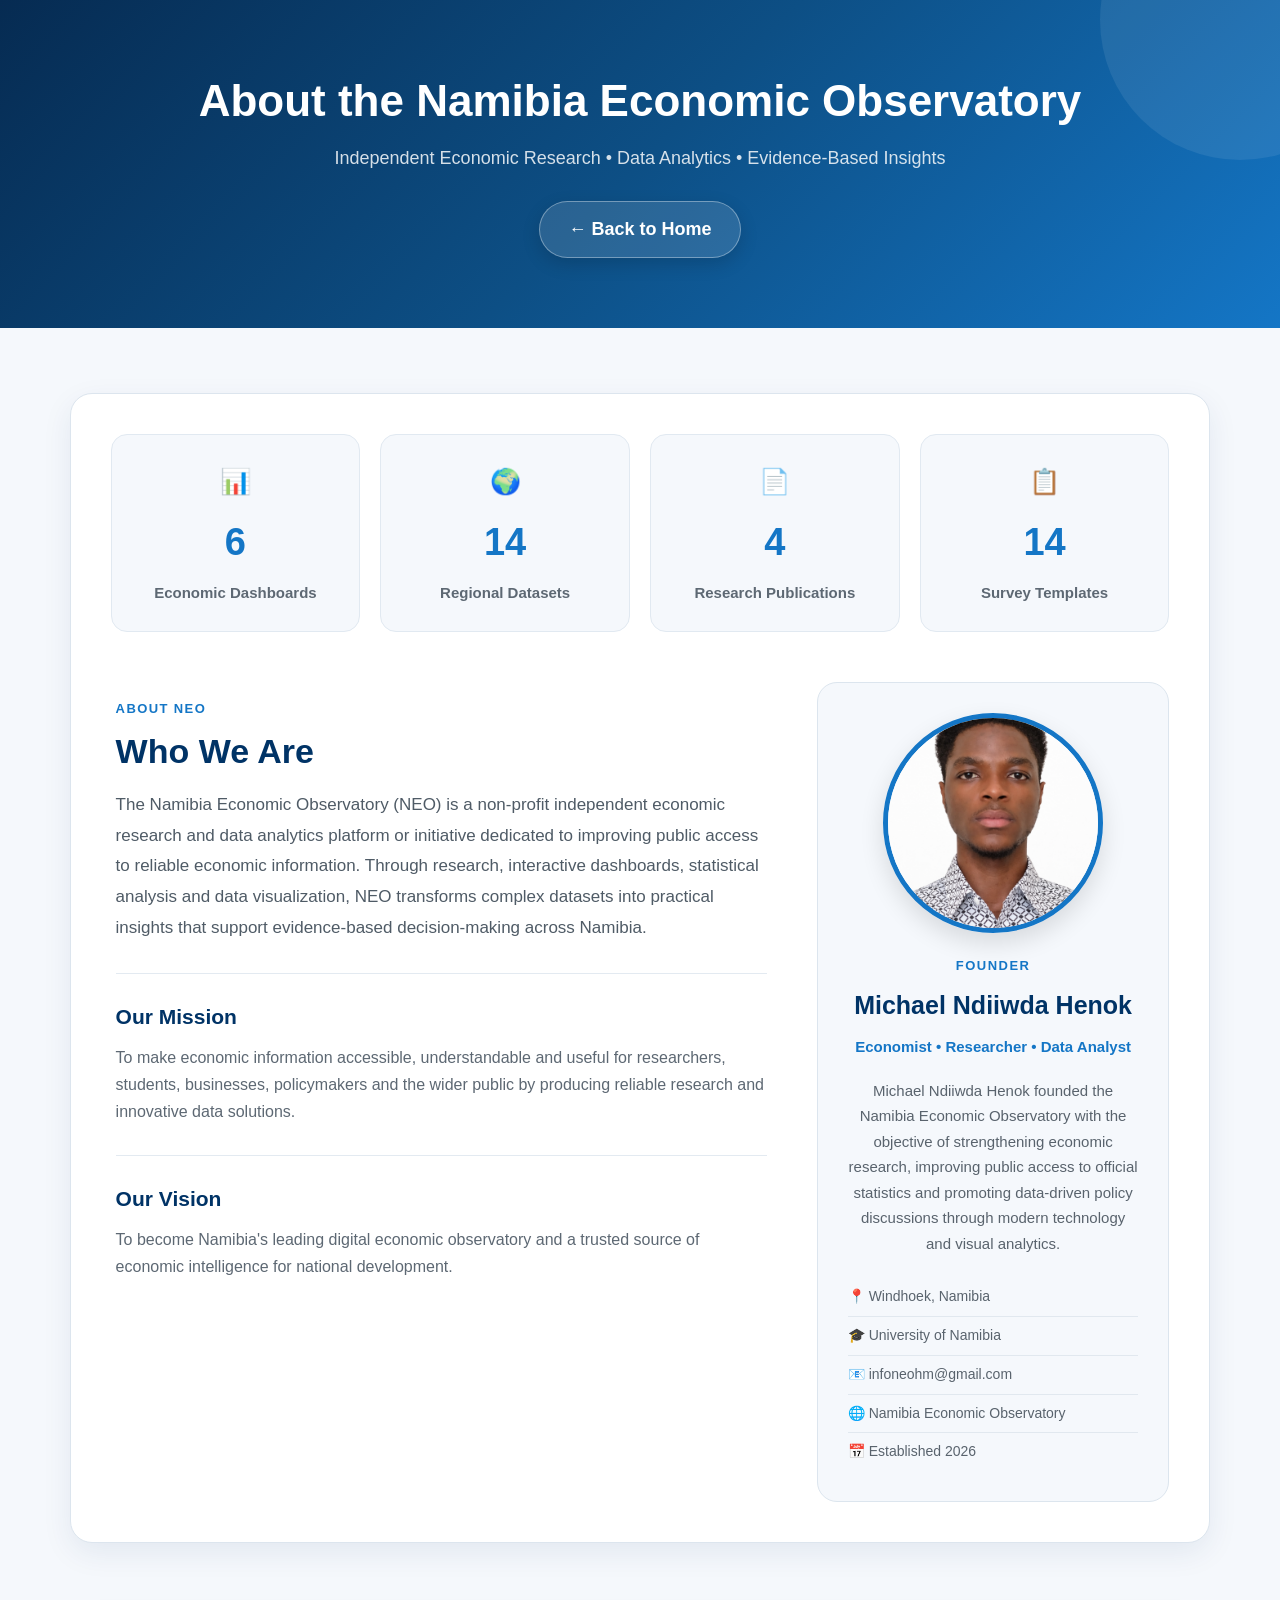
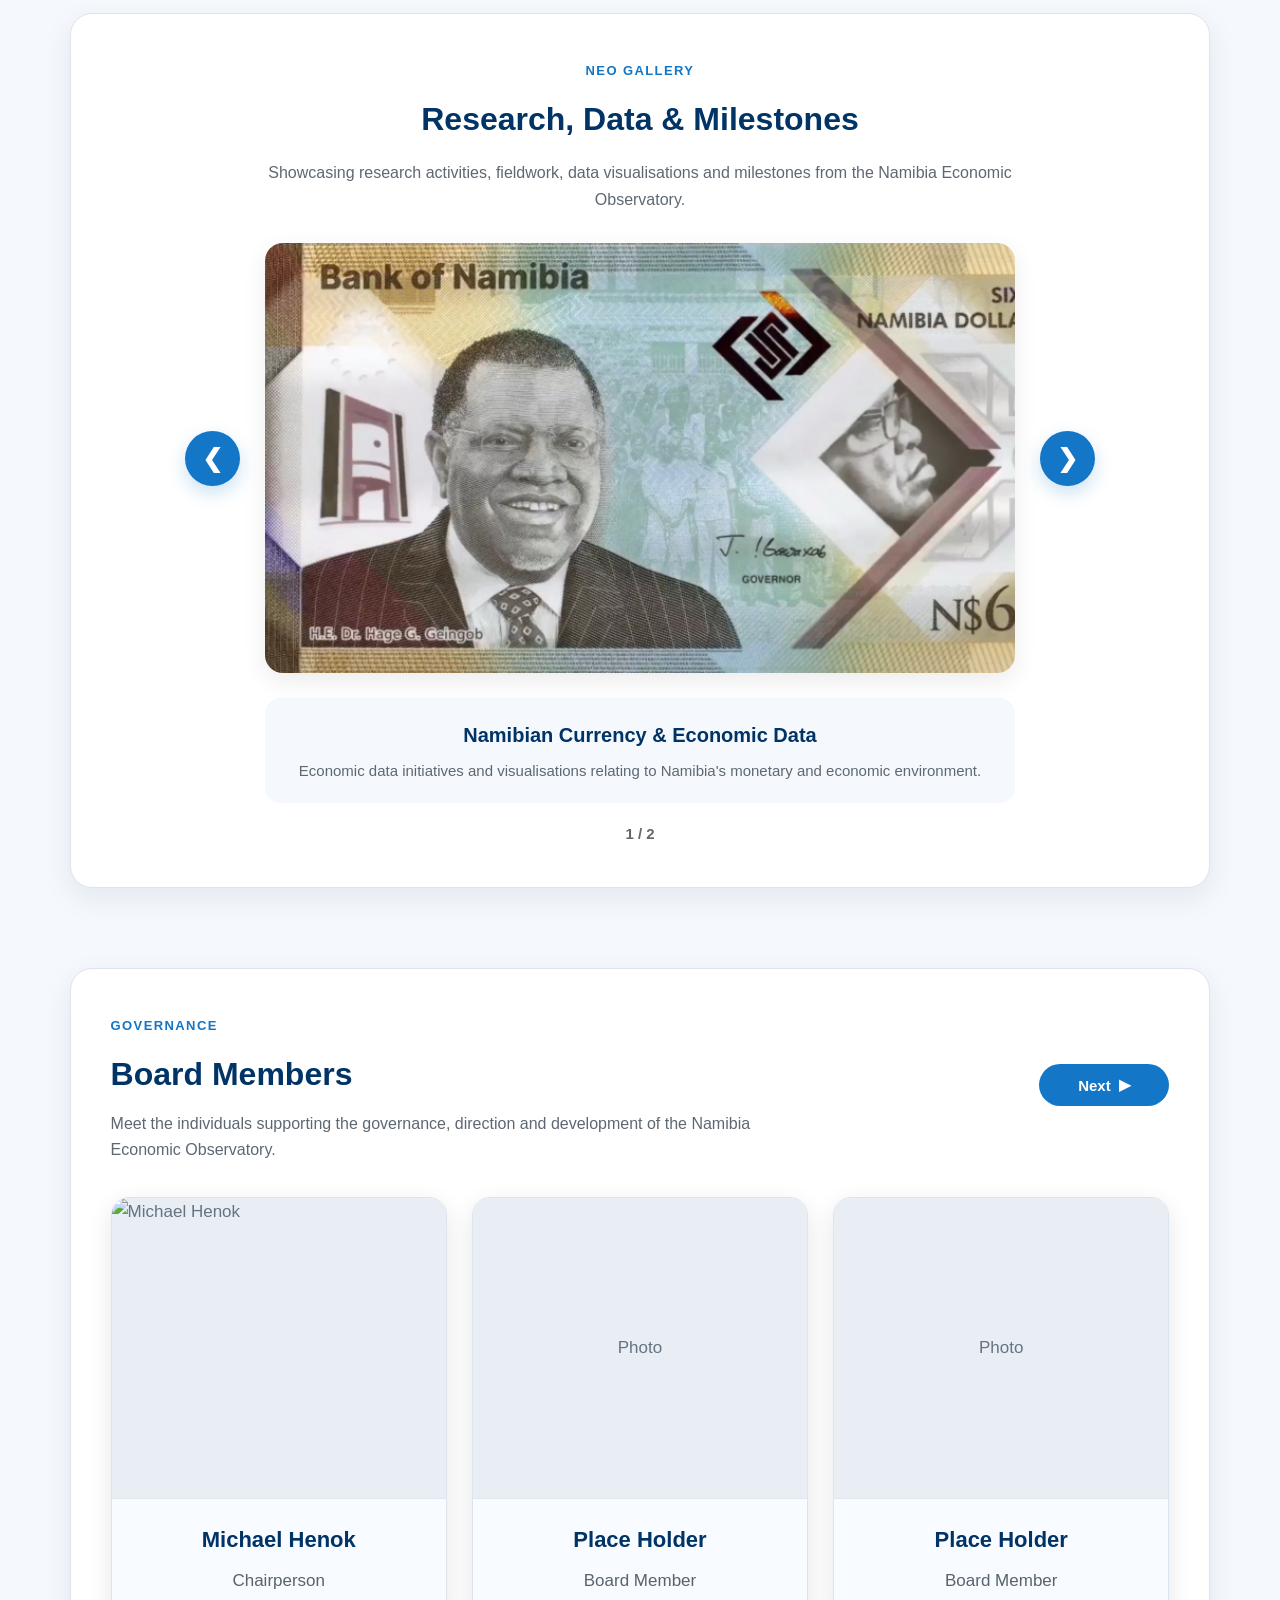
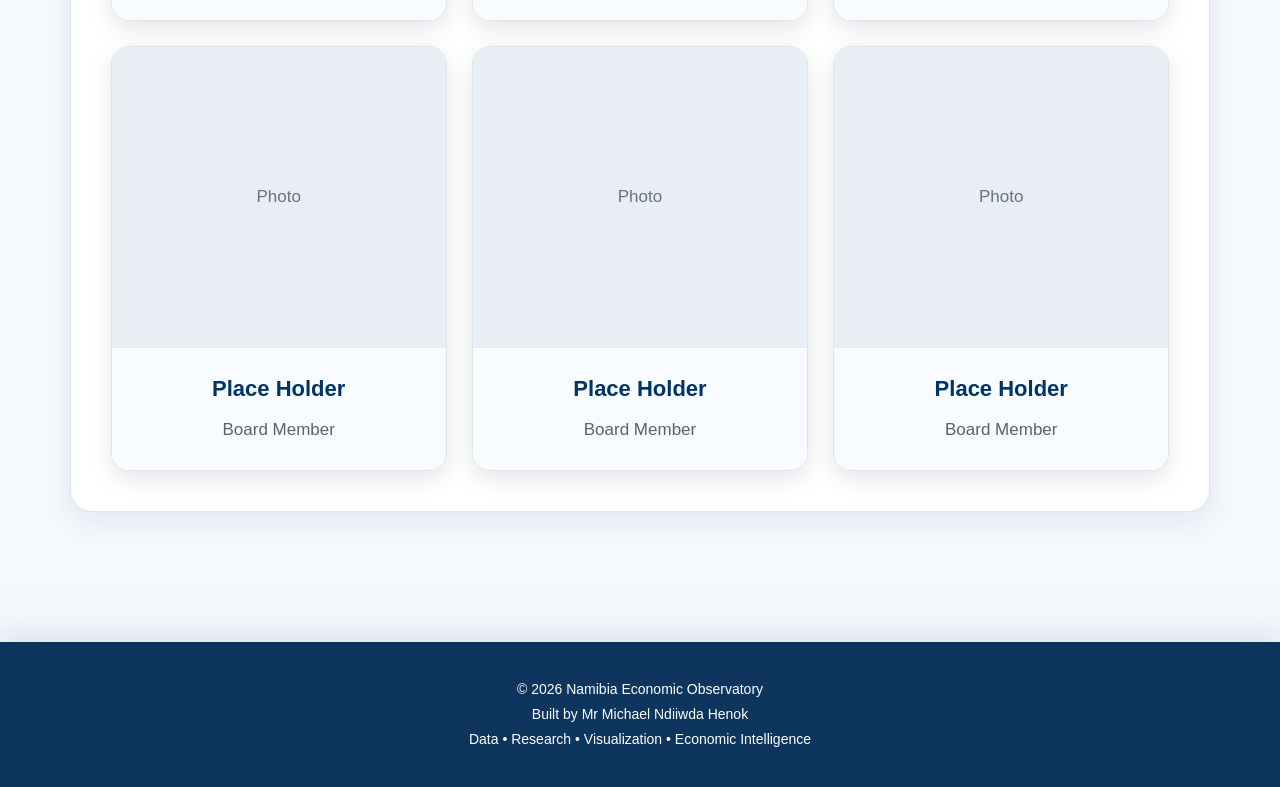
==== commit bb84a8ae: "Update about.html" ====
--- a/about.html
+++ b/about.html
@@ -9,6 +9,8 @@
 
 <title>About NEO | Namibia Economic Observatory</title>
 
+<link rel="icon" type="image/png" href="NEO logo favicon.png">
+     
 <link rel="stylesheet" href="style.css">
 
 <link rel="stylesheet" href="mobile.css">
--- a/style.css
+++ b/style.css
@@ -585,517 +585,1002 @@
 
 }
 
-
-
-/* =========================================================
-   MAIN CONTAINER
+/* =========================================================
+   MAIN WEBSITE CONTAINER
 ========================================================= */
 
 .container {
-
     width: 92%;
-
     max-width: 1200px;
 
-    margin: auto;
-
-    margin-top: -60px;
+    margin: -55px auto 0;
 
     position: relative;
-
     z-index: 5;
 }
 
 
-
-/* =========================================================
-   GENERAL CARDS
+/* =========================================================
+   GENERAL WEBSITE CARDS
 ========================================================= */
 
 .card {
+    width: 100%;
+
+    box-sizing: border-box;
 
     background: #ffffff;
 
+    border: 1px solid #e3eaf2;
+
     border-radius: 22px;
 
-    padding: 35px;
-
-    margin: 40px 0;
-
-    box-shadow:
-        0 12px 35px rgba(0, 0, 0, 0.08);
-
-    transition: 0.35s;
-
-    border: 1px solid #f1f1f1;
+    padding: 45px;
+
+    margin: 45px 0;
+
+    box-shadow:
+        0 8px 28px rgba(0, 51, 102, 0.07);
+
+    transition:
+        transform 0.25s ease,
+        box-shadow 0.25s ease;
 }
 
 
 .card:hover {
+    transform: translateY(-3px);
+
+    box-shadow:
+        0 14px 35px rgba(0, 51, 102, 0.11);
+}
+
+
+.card h2 {
+    text-align: center;
+
+    margin: 0 0 35px;
+
+    color: #003366;
+
+    font-size: 34px;
+
+    font-weight: 700;
+
+    line-height: 1.3;
+}
+
+
+/* =========================================================
+   FOCUS AREAS
+========================================================= */
+
+.focus-grid {
+
+    display: grid;
+
+    grid-template-columns:
+        repeat(3, minmax(0, 1fr));
+
+    gap: 24px;
+
+    width: 100%;
+}
+
+
+/* Individual focus card */
+
+.focus-card {
+
+    position: relative;
+
+    background: #f7faff;
+
+    border: 1px solid #e1eaf3;
+
+    border-radius: 18px;
+
+    padding: 30px 25px;
+
+    min-height: 190px;
+
+    box-sizing: border-box;
+
+    text-align: center;
+
+    display: flex;
+
+    flex-direction: column;
+
+    align-items: center;
+
+    justify-content: center;
+
+    transition:
+        transform 0.25s ease,
+        box-shadow 0.25s ease,
+        background 0.25s ease,
+        border-color 0.25s ease;
+}
+
+
+/* Focus card hover */
+
+.focus-card:hover {
 
     transform: translateY(-6px);
 
-    box-shadow:
-        0 20px 45px rgba(0, 0, 0, 0.12);
-}
-
-
-.card h2 {
+    background: #ffffff;
+
+    border-color: #cbddec;
+
+    box-shadow:
+        0 12px 28px rgba(0, 51, 102, 0.10);
+}
+
+
+/* Focus icons */
+
+.focus-card i {
+
+    display: flex;
+
+    align-items: center;
+    justify-content: center;
+
+    width: 62px;
+    height: 62px;
+
+    margin-bottom: 18px;
+
+    border-radius: 50%;
+
+    background: #e8f3fc;
+
+    color: #0077cc;
+
+    font-size: 27px;
+
+    transition: 0.25s ease;
+}
+
+
+.focus-card:hover i {
+
+    background: #0077cc;
+
+    color: #ffffff;
+
+    transform: scale(1.05);
+}
+
+
+/* Focus heading */
+
+.focus-card h3 {
+
+    margin: 0 0 12px;
+
+    color: #003366;
+
+    font-size: 19px;
+
+    font-weight: 700;
+
+    line-height: 1.35;
+}
+
+
+/* Focus description */
+
+.focus-card p {
+
+    margin: 0;
+
+    color: #5d6873;
+
+    font-size: 15px;
+
+    line-height: 1.65;
+
+    max-width: 290px;
+}
+
+
+/* =========================================================
+   NEWS SECTION
+========================================================= */
+
+.news-grid {
+
+    display: grid;
+
+    grid-template-columns:
+        repeat(3, minmax(0, 1fr));
+
+    gap: 28px;
+
+    width: 100%;
+}
+
+
+/* Individual news card */
+
+.news-card {
+
+    display: flex;
+
+    flex-direction: column;
+
+    background: #ffffff;
+
+    border: 1px solid #e1e8ef;
+
+    border-radius: 18px;
+
+    overflow: hidden;
+
+    box-shadow:
+        0 7px 22px rgba(0, 51, 102, 0.07);
+
+    transition:
+        transform 0.25s ease,
+        box-shadow 0.25s ease;
+}
+
+
+/* News hover */
+
+.news-card:hover {
+
+    transform: translateY(-6px);
+
+    box-shadow:
+        0 14px 32px rgba(0, 51, 102, 0.12);
+}
+
+
+/* News image */
+
+.news-card img {
+
+    display: block;
+
+    width: 100%;
+
+    height: 205px;
+
+    object-fit: cover;
+
+    transition:
+        transform 0.35s ease;
+}
+
+
+/* Subtle image zoom */
+
+.news-card:hover img {
+
+    transform: scale(1.035);
+}
+
+
+/* News content */
+
+.news-content {
+
+    display: flex;
+
+    flex-direction: column;
+
+    flex: 1;
+
+    padding: 24px 23px 25px;
+}
+
+
+/* News title */
+
+.news-content h3 {
+
+    margin: 0 0 12px;
+
+    color: #003366;
+
+    font-size: 20px;
+
+    font-weight: 700;
+
+    line-height: 1.35;
+}
+
+
+/* News description */
+
+.news-content p {
+
+    margin: 0 0 22px;
+
+    color: #5d6873;
+
+    font-size: 15px;
+
+    line-height: 1.65;
+
+    flex: 1;
+}
+
+
+/* =========================================================
+   NEWS BUTTON
+========================================================= */
+
+.news-btn {
+
+    align-self: flex-start;
+
+    background: #0077cc;
+
+    color: #ffffff;
+
+    border: none;
+
+    padding: 10px 19px;
+
+    border-radius: 25px;
+
+    cursor: pointer;
+
+    font-size: 14px;
+
+    font-weight: 600;
+
+    transition:
+        background 0.25s ease,
+        transform 0.25s ease,
+        box-shadow 0.25s ease;
+}
+
+
+.news-btn:hover {
+
+    background: #005fa3;
+
+    transform: translateY(-2px);
+
+    box-shadow:
+        0 6px 15px rgba(0, 119, 204, 0.20);
+}
+
+
+/* =========================================================
+   NEO MODERN DASHBOARD STYLE
+   ========================================================= */
+
+
+/* =========================================================
+   SECTION BACKGROUND
+========================================================= */
+
+.section-grey {
+
+    background: #f5f8fc;
+
+}
+
+
+/* =========================================================
+   ECONOMIC TICKER
+========================================================= */
+
+.ticker {
+
+    background: linear-gradient(
+        135deg,
+        #002b55,
+        #003f78
+    );
+
+    color: #ffffff;
+
+    overflow: hidden;
+
+    white-space: nowrap;
+
+    padding: 13px 0;
+
+    font-weight: 600;
+
+    position: relative;
+
+    box-shadow:
+        0 5px 18px rgba(0, 63, 120, 0.18);
+
+}
+
+
+.ticker-content {
+
+    display: inline-block;
+
+    padding-left: 100%;
+
+    animation: ticker 25s linear infinite;
+
+}
+
+
+@keyframes ticker {
+
+    0% {
+        transform: translateX(0);
+    }
+
+    100% {
+        transform: translateX(-100%);
+    }
+
+}
+
+
+/* =========================================================
+   FOOTER
+========================================================= */
+
+footer {
+
+    background: linear-gradient(
+        135deg,
+        #002b55,
+        #003f78
+    );
+
+    color: #ffffff;
 
     text-align: center;
 
-    margin-bottom: 25px;
+    padding: 30px 20px;
+
+    margin-top: 60px;
+
+    line-height: 1.8;
+
+    font-size: 15px;
+
+    box-shadow:
+        0 -8px 25px rgba(0, 51, 102, 0.10);
+
+}
+
+
+/* =========================================================
+   DASHBOARD HEADER
+========================================================= */
+
+.dashboard-header {
+
+    display: flex;
+
+    justify-content: space-between;
+
+    align-items: center;
+
+    margin-bottom: 30px;
+
+    flex-wrap: wrap;
+
+    gap: 20px;
+
+}
+
+
+/* Dashboard title */
+
+.dashboard-header h1,
+.dashboard-header h2 {
 
     color: #003366;
 
-    font-size: 38px;
-}
-
-/* FOCUS AREA CARDS */
-
-.focus-grid{
-display:grid;
-grid-template-columns:
-repeat(auto-fit,minmax(250px,1fr));
-gap:20px;
-}
-
-.focus-card{
-background:#f8fbff;
-padding:25px;
-border-radius:15px;
-text-align:center;
-transition:0.3s;
-}
-
-.focus-card:hover{
-transform:translateY(-8px);
-box-shadow:0 8px 20px rgba(0,0,0,0.1);
-}
-
-.focus-card i{
-font-size:35px;
-color:#0077cc;
-margin-bottom:15px;
-}
-    
-/* NEWS SECTION */
-
-.news-grid{
-    display:grid;
+    font-weight: 700;
+
+}
+
+
+/* =========================================================
+   DASHBOARD DESCRIPTION
+========================================================= */
+
+.dashboard-description {
+
+    max-width: 850px;
+
+    margin: 0 auto 40px;
+
+    text-align: center;
+
+    color: #5f6b76;
+
+    font-size: 17px;
+
+    line-height: 1.8;
+
+}
+
+
+/* =========================================================
+   KPI GRID
+========================================================= */
+
+.kpi-grid {
+
+    display: grid;
 
     grid-template-columns:
-    repeat(auto-fit, minmax(300px,1fr));
-
-    gap:25px;
-
-    align-items:start;
-}
-
-.news-card{
-
-    background:#f9fbff;
-
-    border-radius:18px;
-
-    overflow:hidden;
-
-    box-shadow:0 4px 15px rgba(0,0,0,0.08);
-
-    transition:0.3s;
-}
-
-.news-card:hover{
-    transform:translateY(-8px);
-}
-
-.news-card img{
-    width:100%;
-    height:220px;
-    object-fit:cover;
-}
-
-.news-content{
-    padding:20px;
-}
-
-.news-content h3{
-    color:#003366;
-    margin-bottom:12px;
-}
-
-.news-content p{
-    color:#555;
-    margin-bottom:18px;
-}
-
-.news-btn{
-    background:#0077cc;
-    color:white;
-
-    border:none;
-
-    padding:10px 18px;
-
-    border-radius:10px;
-
-    cursor:pointer;
-
-    transition:0.3s;
-}
-
-.news-btn:hover{
-    background:#005fa3;
-}
-    
-/* BUTTON */
-
-button{
-
-    background:linear-gradient(
-    135deg,
-    #0077cc,
-    #0055aa);
-
-    color:white;
-
-    border:none;
-
-    padding:14px 30px;
-
-    border-radius:40px;
-
-    cursor:pointer;
-
-    font-size:16px;
-
-    font-weight:600;
-
-    transition:.35s;
-
-}
-
-button:hover{
-
-    transform:translateY(-3px);
-
-    box-shadow:
-    0 12px 25px rgba(0,119,204,.25);
-
-}
-
-#regionSelect{
-
-padding:12px;
-
-font-size:16px;
-
-border-radius:10px;
-
-border:1px solid #ccc;
-
-min-width:250px;
-}
-    
-.news-btn:hover{
-    background:#005fa3;
-}
-
-/* SECTION BACKGROUND */
-
-.section-grey{
-    background:#f5f7fa;
-}
-
-/* ECONOMIC TICKER */
-
-.ticker{
-
-background:#002244;
-
-color:white;
-
-overflow:hidden;
-
-white-space:nowrap;
-
-padding:12px 0;
-
-font-weight:bold;
-
-position:relative;
-}
-
-.ticker-content{
-
-display:inline-block;
-
-padding-left:100%;
-
-animation:ticker 25s linear infinite;
-}
-
-@keyframes ticker{
-
-0%{
-transform:translateX(0);
-}
-
-100%{
-transform:translateX(-100%);
-}
-}
-    
-/* FOOTER */
-
-footer{
-    background:#002244;
-    color:white;
-
-    text-align:center;
-
-    padding:25px;
-
-    margin-top:40px;
-}
-    
-/* INFLATION DASHBOARD */
-
-.kpi-grid{
-    display:grid;
-    grid-template-columns:
-    repeat(auto-fit,minmax(220px,1fr));
-    gap:20px;
-    margin-bottom:40px;
-}
-
-.kpi-card{
-
-    background:white;
-
-    border-radius:20px;
-
-    padding:30px;
-
-    text-align:center;
-
-    transition:.35s;
-
-    border:1px solid #eef2f7;
-
-    box-shadow:
-    0 10px 25px rgba(0,0,0,.06);
-
-}
-    
-.kpi-card:hover{
-
-    transform:translateY(-8px);
-
-    box-shadow:
-    0 18px 35px rgba(0,119,204,.18);
-
-}
-    
-.kpi-card h3{
-    color:#555;
-    margin-bottom:15px;
-}
-
-.kpi-card h1{
-
-    color:#0077cc;
-
-    font-size:42px;
-
-    margin-top:12px;
-
-    margin-bottom:8px;
-
-    font-weight:700;
-
-}
-
-.chart-container{
-    position:relative;
-
-    width:100%;
-    height:420px;
-
-    background:white;
-
-    padding:30px;
-
-    border-radius:20px;
-
-    margin-top:40px;
-
-    box-shadow:0 5px 20px rgba(0,0,0,0.08);
-
-    overflow:hidden;
-}
-
-.chart-container canvas{
-    display:block;
-
-    width:100% !important;
-    height:100% !important;
-}
-
-.dashboard-header{
-    display:flex;
-    justify-content:space-between;
-    align-items:center;
-    margin-bottom:25px;
-    flex-wrap:wrap;
-}
-
-.dashboard-description{
-
-    text-align:center;
-
-    color:#666;
-
-    font-size:18px;
-
-    margin-bottom:35px;
-
-}
-    
-.nav-btn{
-
-    background:linear-gradient(
-    135deg,
-    #0077cc,
-    #0055aa);
-
-    color:white;
-
-    border:none;
-
-    padding:12px 28px;
-
-    border-radius:50px;
-
-    font-size:16px;
-
-    font-weight:600;
-
-    cursor:pointer;
-
-    transition:.35s;
-
-    box-shadow:
-    0 8px 18px rgba(0,119,204,.25);
-
-}
-
-.nav-btn:hover{
-
-    transform:translateY(-3px);
-
-    box-shadow:
-    0 14px 28px rgba(0,119,204,.35);
-
-}
-
-.cost-table{
-
-    width:100%;
-
-    border-collapse:collapse;
-
-    overflow:hidden;
-
-    border-radius:18px;
-
-    background:white;
-
-    box-shadow:
-    0 8px 20px rgba(0,0,0,.05);
-
-}
+        repeat(auto-fit, minmax(220px, 1fr));
+
+    gap: 22px;
+
+    margin-bottom: 40px;
+
+}
+
+
+/* =========================================================
+   KPI CARD
+========================================================= */
+
+.kpi-card {
+
+    background: #ffffff;
+
+    border-radius: 20px;
+
+    padding: 30px 25px;
+
+    text-align: center;
+
+    border: 1px solid #e3edf6;
+
+    box-shadow:
+        0 10px 30px rgba(0, 51, 102, 0.07);
+
+    transition:
+        transform 0.3s ease,
+        box-shadow 0.3s ease,
+        border-color 0.3s ease;
+
+    position: relative;
+
+    overflow: hidden;
+
+}
+
+
+/* Small blue accent at top */
+
+.kpi-card::before {
+
+    content: "";
+
+    position: absolute;
+
+    top: 0;
+
+    left: 0;
+
+    width: 100%;
+
+    height: 4px;
+
+    background: linear-gradient(
+        90deg,
+        #0077cc,
+        #1496e8
+    );
+
+}
+
+
+/* Hover */
+
+.kpi-card:hover {
+
+    transform: translateY(-7px);
+
+    border-color: #c9e2f5;
+
+    box-shadow:
+        0 18px 40px rgba(0, 119, 204, 0.16);
+
+}
+
+
+/* KPI label */
+
+.kpi-card h3 {
+
+    color: #5c6873;
+
+    margin: 5px 0 12px;
+
+    font-size: 16px;
+
+    font-weight: 600;
+
+}
+
+
+/* KPI value */
+
+.kpi-card h1 {
+
+    color: #0077cc;
+
+    font-size: 42px;
+
+    line-height: 1.1;
+
+    margin: 8px 0;
+
+    font-weight: 750;
+
+}
+
+
+/* =========================================================
+   CHART CONTAINER
+========================================================= */
+
+.chart-container {
+
+    position: relative;
+
+    width: 100%;
+
+    height: 420px;
+
+    background: #ffffff;
+
+    padding: 30px;
+
+    box-sizing: border-box;
+
+    border-radius: 22px;
+
+    margin-top: 35px;
+
+    border: 1px solid #e1eaf2;
+
+    box-shadow:
+        0 10px 30px rgba(0, 51, 102, 0.07);
+
+    overflow: hidden;
+
+    transition:
+        transform 0.3s ease,
+        box-shadow 0.3s ease;
+
+}
+
+
+/* Chart hover */
+
+.chart-container:hover {
+
+    transform: translateY(-4px);
+
+    box-shadow:
+        0 16px 38px rgba(0, 119, 204, 0.12);
+
+}
+
+
+/* Canvas */
+
+.chart-container canvas {
+
+    display: block;
+
+    width: 100% !important;
+
+    height: 100% !important;
+
+}
+
+
+/* =========================================================
+   NAVIGATION BUTTONS
+========================================================= */
+
+.nav-btn {
+
+    background: linear-gradient(
+        135deg,
+        #0077cc,
+        #0055aa
+    );
+
+    color: #ffffff;
+
+    border: none;
+
+    padding: 12px 26px;
+
+    border-radius: 30px;
+
+    font-size: 15px;
+
+    font-weight: 700;
+
+    cursor: pointer;
+
+    text-decoration: none;
+
+    box-shadow:
+        0 7px 18px rgba(0, 119, 204, 0.25);
+
+    transition:
+        transform 0.25s ease,
+        box-shadow 0.25s ease,
+        background 0.25s ease;
+
+}
+
+
+/* Hover */
+
+.nav-btn:hover {
+
+    background: linear-gradient(
+        135deg,
+        #0088df,
+        #0063bd
+    );
+
+    transform: translateY(-3px);
+
+    box-shadow:
+        0 12px 26px rgba(0, 119, 204, 0.35);
+
+}
+
+
+/* Active */
+
+.nav-btn:active {
+
+    transform: translateY(-1px);
+
+}
+
+
+/* =========================================================
+   RESEARCH NAVIGATION BUTTON
+========================================================= */
+
+.research-nav-btn {
+
+    display: inline-flex;
+
+    align-items: center;
+
+    justify-content: center;
+
+    padding: 12px 26px;
+
+    background: linear-gradient(
+        135deg,
+        #0077cc,
+        #0055aa
+    );
+
+    color: #ffffff;
+
+    border-radius: 30px;
+
+    text-decoration: none;
+
+    font-weight: 700;
+
+    box-shadow:
+        0 7px 18px rgba(0, 119, 204, 0.24);
+
+    transition:
+        transform 0.25s ease,
+        box-shadow 0.25s ease,
+        background 0.25s ease;
+
+}
+
+
+.research-nav-btn:hover {
+
+    background: linear-gradient(
+        135deg,
+        #0088df,
+        #0063bd
+    );
+
+    color: #ffffff;
+
+    transform: translateY(-3px);
+
+    box-shadow:
+        0 12px 26px rgba(0, 119, 204, 0.35);
+
+}
+
+
+/* =========================================================
+   COST TABLE
+========================================================= */
+
+.cost-table {
+
+    width: 100%;
+
+    border-collapse: separate;
+
+    border-spacing: 0;
+
+    overflow: hidden;
+
+    border-radius: 18px;
+
+    background: #ffffff;
+
+    border: 1px solid #dce6ef;
+
+    box-shadow:
+        0 10px 28px rgba(0, 51, 102, 0.07);
+
+}
+
+
+/* Table cells */
 
 .cost-table th,
-.cost-table td{
-
-    padding:15px;
-
-    border-bottom:1px solid #ececec;
-
-}
-
-.cost-table th{
-
-    background:#003366;
-
-    color:white;
-
-    padding:16px;
-
-    font-size:17px;
-
-}
-
-.cost-table tr:hover{
-
-    background:#f4f9ff;
-
-}
-    
-/* MOBILE */
-
-.research-nav-btn{
-
-background:#1476c6;
-
-color:white;
-
-padding:12px 24px;
-
-border-radius:30px;
-
-text-decoration:none;
-
-font-weight:bold;
-
-transition:.3s;
-
-}
-
-.research-nav-btn:hover{
-
-background:#0b5ea8;
-
-transform:translateY(-2px);
-
-}
-
-.gallery-section{
-
-    margin-top:50px;
-
-    padding-top:30px;
-
-    border-top:1px solid #ddd;
-
-}
-
-.gallery-section h2{
-
-    margin-bottom:15px;
-
-}
-
-.gallery-section p{
-
-    text-align:center;
-
-    color:#666;
-
-    margin-bottom:30px;
-
-}
+.cost-table td {
+
+    padding: 16px;
+
+    border-bottom: 1px solid #e8edf2;
+
+    text-align: left;
+
+}
+
+
+/* Table heading */
+
+.cost-table th {
+
+    background: linear-gradient(
+        135deg,
+        #003366,
+        #004d85
+    );
+
+    color: #ffffff;
+
+    padding: 17px;
+
+    font-size: 15px;
+
+    font-weight: 700;
+
+}
+
+
+/* Remove final border */
+
+.cost-table tr:last-child td {
+
+    border-bottom: none;
+
+}
+
+
+/* Table hover */
+
+.cost-table tbody tr {
+
+    transition:
+        background 0.2s ease;
+
+}
+
+
+.cost-table tbody tr:hover {
+
+    background: #f2f8fd;
+
+}
+
+
+/* =========================================================
+   GALLERY SECTION
+========================================================= */
+
+.gallery-section {
+
+    margin-top: 55px;
+
+    padding-top: 35px;
+
+    border-top: 1px solid #dce6ef;
+
+}
+
+
+/* Gallery title */
+
+.gallery-section h2 {
+
+    text-align: center;
+
+    color: #003366;
+
+    font-size: 32px;
+
+    font-weight: 700;
+
+    margin-bottom: 12px;
+
+}
+
+
+/* Gallery description */
+
+.gallery-section p {
+
+    max-width: 750px;
+
+    margin: 0 auto 30px;
+
+    text-align: center;
+
+    color: #65717c;
+
+    line-height: 1.7;
+
+}
+
+
+/* =========================================================
+   MODERN SECTION CARDS
+   Use these around dashboard components where applicable
+========================================================= */
+
+.dashboard-card {
+
+    background: #ffffff;
+
+    border-radius: 22px;
+
+    padding: 30px;
+
+    border: 1px solid #e1eaf2;
+
+    box-shadow:
+        0 10px 30px rgba(0, 51, 102, 0.07);
+
+    transition:
+        transform 0.3s ease,
+        box-shadow 0.3s ease;
+
+}
+
+
+.dashboard-card:hover {
+
+    transform: translateY(-5px);
+
+    box-shadow:
+        0 17px 38px rgba(0, 119, 204, 0.13);
+
+}
+
 
 /* =========================================================
    ABOUT PAGE
@@ -2038,464 +2523,723 @@
     font-size: 14px;
 }
 
-/* ==========================================
-   RESEARCH HUB
-========================================== */
-
-.page-header{
-
-background:#0d355d;
-
-color:white;
-
-text-align:center;
-
-padding:60px 20px;
-
-}
-
-.page-header h1{
-
-font-size:42px;
-
-margin-bottom:15px;
-
-}
-
-.page-header p{
-
-font-size:20px;
-
-opacity:.9;
-
-margin-bottom:25px;
-
-}
-
-.back-btn{
-
-display:inline-block;
-
-padding:12px 28px;
-
-background:#1476c6;
-
-color:white;
-
-text-decoration:none;
-
-border-radius:30px;
-
-font-weight:bold;
-
-transition:.3s;
-
-}
-
-.back-btn:hover{
-
-background:#0b5ea8;
-
-transform:translateY(-2px);
-
-}
-
-.research-section{
-
-max-width:1100px;
-
-margin:60px auto;
-
-padding:0 20px;
-
-}
-
-.research-section h2{
-
-font-size:32px;
-
-color:#0d355d;
-
-margin-bottom:30px;
-
-}
-
-.research-card{
-
-background:white;
-
-padding:30px;
-
-margin-bottom:25px;
-
-border-radius:18px;
-
-box-shadow:0 8px 25px rgba(0,0,0,.08);
-
-transition:.3s;
-
-}
-
-.research-card:hover{
-
-transform:translateY(-5px);
-
-box-shadow:0 12px 30px rgba(0,0,0,.12);
-
-}
-
-.research-card h3{
-
-margin-bottom:10px;
-
-color:#0d355d;
-
-}
-
-.research-card p{
-
-margin-bottom:20px;
-
-color:#666;
-
-}
-
-.research-btn{
-
-display:inline-block;
-
-background:#1476c6;
-
-color:white;
-
-padding:12px 28px;
-
-border-radius:30px;
-
-text-decoration:none;
-
-font-weight:bold;
-
-transition:.3s;
-
-}
-
-.research-btn:hover{
-
-background:#0b5ea8;
-
-}
-
-.category-grid{
-
-display:grid;
-
-grid-template-columns:repeat(auto-fit,minmax(220px,1fr));
-
-gap:25px;
-
-}
-
-.category-card{
-
-background:white;
-
-padding:35px;
-
-text-align:center;
-
-border-radius:18px;
-
-font-size:22px;
-
-font-weight:bold;
-
-box-shadow:0 8px 20px rgba(0,0,0,.08);
-
-transition:.3s;
-
-}
-
-.category-card:hover{
-
-background:#1476c6;
-
-color:white;
-
-transform:translateY(-5px);
-
-}
-
-/* =========================================================
-   LATEST PUBLICATIONS
-========================================================= */
-
-.publications-section {
-    width: 100%;
-    padding: 60px 20px 80px;
-    background: #f5f8fc;
-}
-
-
-/* Main container */
-
-.publications-container {
-    width: 92%;
-    max-width: 1200px;
-    margin: 0 auto;
-}
-
-
-/* Section heading */
-
-.publications-header {
+/* =========================================================
+   NEO RESEARCH HUB — MODERN STYLE
+========================================================= */
+
+
+/* =========================================================
+   PAGE HEADER
+========================================================= */
+
+.page-header {
+    background:
+        linear-gradient(
+            135deg,
+            #062b52,
+            #0d4f85,
+            #1476c6
+        );
+
+    color: #ffffff;
+
     text-align: center;
-    margin-bottom: 40px;
-}
-
-.publications-header h2 {
-    margin: 0 0 10px;
-    color: #003366;
-    font-size: 34px;
-    font-weight: 700;
-}
-
-.publications-header p {
-    margin: 0 auto;
-    max-width: 750px;
-    color: #5f6b76;
-    font-size: 17px;
-    line-height: 1.6;
-}
-
-
-/* =========================================================
-   PUBLICATION CARD
-========================================================= */
-
-.publication-card {
-    width: 100%;
-    min-height: 300px;
-
-    display: grid;
-    grid-template-columns: 1fr 320px;
-
-    background: #ffffff;
-
-    border: 1px solid #dce5ee;
-    border-radius: 18px;
+
+    padding: 75px 20px 70px;
+
+    position: relative;
 
     overflow: hidden;
-
-    margin-bottom: 30px;
-
-    box-shadow: 0 8px 25px rgba(0, 51, 102, 0.08);
-
-    transition:
-        transform 0.25s ease,
-        box-shadow 0.25s ease;
-}
-
-
-/* Hover effect */
-
-.publication-card:hover {
-    transform: translateY(-4px);
-
-    box-shadow:
-        0 14px 35px rgba(0, 51, 102, 0.14);
-}
-
-
-/* =========================================================
-   LEFT SIDE
-========================================================= */
-
-.publication-content {
-    padding: 32px 35px;
-
-    display: flex;
-    flex-direction: column;
-    justify-content: center;
-
-    background: #ffffff;
-}
-
-
-/* Publication icon */
-
-.publication-icon {
-    font-size: 27px;
-    margin-bottom: 8px;
-}
-
-
-/* Publication title */
-
-.publication-content h3 {
-    margin: 0 0 12px;
-
-    color: #003366;
-
-    font-size: 25px;
-    line-height: 1.3;
-    font-weight: 700;
-}
-
-
-/* Description */
-
-.publication-description {
-    margin: 0 0 18px;
-
-    max-width: 700px;
-
-    color: #56616d;
-
-    font-size: 16px;
-    line-height: 1.6;
-}
-
-
-/* =========================================================
-   PUBLICATION DETAILS
-========================================================= */
-
-.publication-details {
-    display: flex;
-    flex-wrap: wrap;
-
-    gap: 25px;
-
-    margin-bottom: 22px;
-}
-
-
-.publication-details p {
-    margin: 0;
-
-    color: #5d6873;
-
-    font-size: 15px;
-}
-
-
-.publication-details strong {
-    color: #003366;
-}
-
-
-/* =========================================================
-   BUTTONS
-========================================================= */
-
-.publication-buttons {
-    display: flex;
-    flex-wrap: wrap;
-    gap: 12px;
-}
-
-
-.publication-btn {
+}
+
+
+/* Subtle decorative glow */
+
+.page-header::after {
+    content: "";
+
+    position: absolute;
+
+    width: 280px;
+    height: 280px;
+
+    right: -100px;
+    top: -120px;
+
+    background: rgba(255,255,255,.08);
+
+    border-radius: 50%;
+}
+
+
+.page-header h1 {
+
+    position: relative;
+    z-index: 2;
+
+    font-size: 44px;
+
+    font-weight: 750;
+
+    margin: 0 0 15px;
+
+    line-height: 1.2;
+}
+
+
+.page-header p {
+
+    position: relative;
+    z-index: 2;
+
+    max-width: 760px;
+
+    margin: 0 auto 28px;
+
+    font-size: 18px;
+
+    line-height: 1.7;
+
+    color: rgba(255,255,255,.92);
+}
+
+
+.back-btn {
+
+    position: relative;
+    z-index: 2;
+
     display: inline-flex;
 
     align-items: center;
     justify-content: center;
 
-    min-width: 125px;
-
-    padding: 11px 18px;
-
-    border-radius: 8px;
+    padding: 12px 28px;
+
+    background: rgba(255,255,255,.12);
+
+    border: 1px solid rgba(255,255,255,.35);
+
+    color: #ffffff;
 
     text-decoration: none;
 
-    font-size: 15px;
+    border-radius: 30px;
+
     font-weight: 600;
 
+    box-shadow:
+        0 6px 18px rgba(0,0,0,.15);
+
     transition:
-        background 0.2s ease,
-        color 0.2s ease,
-        transform 0.2s ease;
-}
-
-
-/* Read PDF button */
-
-.read-btn {
-    background: #003366;
-    color: #ffffff;
-}
-
-
-.read-btn:hover {
-    background: #0055a5;
-    color: #ffffff;
-
-    transform: translateY(-2px);
-}
-
-
-/* Download button */
-
-.download-btn {
-    background: #e8f1fa;
-    color: #003366;
-
-    border: 1px solid #b9cfe4;
-}
-
-
-.download-btn:hover {
-    background: #003366;
-    color: #ffffff;
-
-    transform: translateY(-2px);
-}
-
-
-/* =========================================================
-   RIGHT SIDE — IMAGE
-========================================================= */
-
-.publication-image {
-    width: 100%;
-    min-height: 300px;
-
-    background: #e9eff5;
-
-    display: flex;
+        .25s ease;
+}
+
+
+.back-btn:hover {
+
+    background: #ffffff;
+
+    color: #0d4f85;
+
+    transform: translateY(-3px);
+
+    box-shadow:
+        0 8px 22px rgba(0,0,0,.22);
+}
+
+
+/* =========================================================
+   RESEARCH SECTION
+========================================================= */
+
+.research-section {
+
+    width: 92%;
+
+    max-width: 1200px;
+
+    margin: 75px auto;
+
+    padding: 0 10px;
+}
+
+
+/* =========================================================
+   MAIN SECTION TITLES
+========================================================= */
+
+.research-section > h2 {
+
+    text-align: center;
+
+    color: #003f73;
+
+    font-size: 36px;
+
+    font-weight: 750;
+
+    margin: 0 0 38px;
+
+    line-height: 1.25;
+
+    position: relative;
+}
+
+
+/* Small blue underline */
+
+.research-section > h2::after {
+
+    content: "";
+
+    display: block;
+
+    width: 55px;
+    height: 4px;
+
+    margin: 14px auto 0;
+
+    background: #1476c6;
+
+    border-radius: 20px;
+}
+
+
+/* =========================================================
+   GENERAL RESEARCH CARDS
+========================================================= */
+
+.research-card {
+
+    background: #ffffff;
+
+    padding: 32px;
+
+    margin-bottom: 28px;
+
+    border-radius: 20px;
+
+    border: 1px solid #e1eaf2;
+
+    box-shadow:
+        0 8px 25px rgba(0, 61, 115, .07);
+
+    transition:
+        transform .3s ease,
+        box-shadow .3s ease,
+        border-color .3s ease;
+}
+
+
+.research-card:hover {
+
+    transform: translateY(-5px);
+
+    border-color: #c8dced;
+
+    box-shadow:
+        0 15px 35px rgba(0, 88, 160, .13);
+}
+
+
+.research-card h3 {
+
+    color: #003f73;
+
+    font-size: 24px;
+
+    margin: 0 0 12px;
+
+    line-height: 1.3;
+}
+
+
+.research-card p {
+
+    color: #596774;
+
+    font-size: 16px;
+
+    line-height: 1.7;
+
+    margin: 0 0 22px;
+}
+
+
+/* =========================================================
+   RESEARCH BUTTON
+========================================================= */
+
+.research-btn {
+
+    display: inline-flex;
+
     align-items: center;
     justify-content: center;
 
+    padding: 12px 25px;
+
+    background: linear-gradient(
+        135deg,
+        #1476c6,
+        #07599d
+    );
+
+    color: #ffffff;
+
+    text-decoration: none;
+
+    border-radius: 30px;
+
+    font-size: 15px;
+
+    font-weight: 650;
+
+    box-shadow:
+        0 6px 16px rgba(20,118,198,.25);
+
+    transition:
+        transform .25s ease,
+        box-shadow .25s ease,
+        background .25s ease;
+}
+
+
+.research-btn:hover {
+
+    background: linear-gradient(
+        135deg,
+        #0d67b0,
+        #064b88
+    );
+
+    transform: translateY(-2px);
+
+    box-shadow:
+        0 9px 22px rgba(20,118,198,.35);
+}
+
+
+/* =========================================================
+   CATEGORY GRID
+========================================================= */
+
+.category-grid {
+
+    display: grid;
+
+    grid-template-columns:
+        repeat(auto-fit, minmax(220px, 1fr));
+
+    gap: 22px;
+
+    margin-top: 20px;
+}
+
+
+.category-card {
+
+    background: #ffffff;
+
+    padding: 30px 25px;
+
+    text-align: center;
+
+    border-radius: 18px;
+
+    border: 1px solid #e1eaf2;
+
+    color: #003f73;
+
+    font-size: 19px;
+
+    font-weight: 650;
+
+    box-shadow:
+        0 7px 22px rgba(0,51,102,.07);
+
+    transition:
+        transform .3s ease,
+        box-shadow .3s ease,
+        background .3s ease,
+        color .3s ease;
+}
+
+
+.category-card:hover {
+
+    background:
+        linear-gradient(
+            135deg,
+            #0d5fa5,
+            #1476c6
+        );
+
+    color: #ffffff;
+
+    transform: translateY(-6px);
+
+    box-shadow:
+        0 12px 28px rgba(20,118,198,.25);
+}
+
+
+/* =========================================================
+   LATEST PUBLICATIONS
+========================================================= */
+
+.publications-section {
+
+    width: 100%;
+
+    padding: 75px 20px 90px;
+
+    background:
+        linear-gradient(
+            180deg,
+            #f5f8fc,
+            #eef5fb
+        );
+}
+
+
+/* Container */
+
+.publications-container {
+
+    width: 92%;
+
+    max-width: 1200px;
+
+    margin: 0 auto;
+}
+
+
+/* =========================================================
+   PUBLICATIONS HEADER
+========================================================= */
+
+.publications-header {
+
+    text-align: center;
+
+    margin-bottom: 45px;
+}
+
+
+.publications-header h2 {
+
+    margin: 0 0 12px;
+
+    color: #003f73;
+
+    font-size: 36px;
+
+    font-weight: 750;
+}
+
+
+.publications-header h2::after {
+
+    content: "";
+
+    display: block;
+
+    width: 55px;
+    height: 4px;
+
+    margin: 14px auto 0;
+
+    background: #1476c6;
+
+    border-radius: 20px;
+}
+
+
+.publications-header p {
+
+    margin: 20px auto 0;
+
+    max-width: 760px;
+
+    color: #5d6975;
+
+    font-size: 17px;
+
+    line-height: 1.7;
+}
+
+
+/* =========================================================
+   PUBLICATION CARD
+========================================================= */
+
+.publication-card {
+
+    width: 100%;
+
+    min-height: 300px;
+
+    display: grid;
+
+    grid-template-columns:
+        minmax(0, 1fr) 320px;
+
+    background: #ffffff;
+
+    border: 1px solid #dce7f1;
+
+    border-radius: 20px;
+
     overflow: hidden;
-}
-
-
-/* Report cover */
+
+    margin-bottom: 28px;
+
+    box-shadow:
+        0 8px 26px rgba(0,51,102,.07);
+
+    transition:
+        transform .3s ease,
+        box-shadow .3s ease;
+}
+
+
+.publication-card:hover {
+
+    transform: translateY(-5px);
+
+    box-shadow:
+        0 16px 38px rgba(0,83,145,.14);
+}
+
+
+/* =========================================================
+   PUBLICATION CONTENT
+========================================================= */
+
+.publication-content {
+
+    padding: 35px;
+
+    display: flex;
+
+    flex-direction: column;
+
+    justify-content: center;
+
+    background: #ffffff;
+}
+
+
+.publication-icon {
+
+    font-size: 27px;
+
+    margin-bottom: 10px;
+}
+
+
+.publication-content h3 {
+
+    margin: 0 0 13px;
+
+    color: #003f73;
+
+    font-size: 25px;
+
+    line-height: 1.35;
+
+    font-weight: 700;
+}
+
+
+.publication-description {
+
+    margin: 0 0 20px;
+
+    max-width: 700px;
+
+    color: #596774;
+
+    font-size: 16px;
+
+    line-height: 1.7;
+}
+
+
+/* =========================================================
+   PUBLICATION DETAILS
+========================================================= */
+
+.publication-details {
+
+    display: flex;
+
+    flex-wrap: wrap;
+
+    gap: 15px 28px;
+
+    margin-bottom: 22px;
+}
+
+
+.publication-details p {
+
+    margin: 0;
+
+    color: #5d6873;
+
+    font-size: 15px;
+}
+
+
+.publication-details strong {
+
+    color: #003f73;
+}
+
+
+/* =========================================================
+   PUBLICATION BUTTONS
+========================================================= */
+
+.publication-buttons {
+
+    display: flex;
+
+    flex-wrap: wrap;
+
+    gap: 12px;
+}
+
+
+.publication-btn {
+
+    display: inline-flex;
+
+    align-items: center;
+
+    justify-content: center;
+
+    min-width: 125px;
+
+    padding: 11px 19px;
+
+    border-radius: 30px;
+
+    text-decoration: none;
+
+    font-size: 15px;
+
+    font-weight: 650;
+
+    transition:
+        transform .25s ease,
+        box-shadow .25s ease,
+        background .25s ease;
+}
+
+
+.read-btn {
+
+    background:
+        linear-gradient(
+            135deg,
+            #003f73,
+            #075fa5
+        );
+
+    color: #ffffff;
+
+    box-shadow:
+        0 6px 16px rgba(0,63,115,.22);
+}
+
+
+.read-btn:hover {
+
+    color: #ffffff;
+
+    transform: translateY(-2px);
+
+    box-shadow:
+        0 9px 22px rgba(0,63,115,.32);
+}
+
+
+.download-btn {
+
+    background: #edf5fc;
+
+    color: #003f73;
+
+    border: 1px solid #c5d9ea;
+
+    box-shadow:
+        0 5px 14px rgba(20,118,198,.08);
+}
+
+
+.download-btn:hover {
+
+    background: #1476c6;
+
+    color: #ffffff;
+
+    transform: translateY(-2px);
+
+    box-shadow:
+        0 8px 20px rgba(20,118,198,.25);
+}
+
+
+/* =========================================================
+   PUBLICATION IMAGE
+========================================================= */
+
+.publication-image {
+
+    width: 100%;
+
+    min-height: 300px;
+
+    background: #e8f0f7;
+
+    display: flex;
+
+    align-items: center;
+
+    justify-content: center;
+
+    overflow: hidden;
+}
+
 
 .publication-image img {
+
     width: 100%;
+
     height: 100%;
 
     display: block;
 
     object-fit: cover;
 
-    transition: transform 0.3s ease;
-}
-
-
-/* Slight image zoom */
-
-.publication-card:hover .publication-image img {
-    transform: scale(1.03);
-}
-
-
-/* If no image is available */
+    transition:
+        transform .35s ease;
+}
+
+
+.publication-card:hover
+.publication-image img {
+
+    transform: scale(1.04);
+}
+
 
 .publication-image:empty::before {
+
     content: "Publication Image";
 
     color: #7a8794;
@@ -2503,391 +3247,388 @@
     font-size: 16px;
 }
 
-/* ==========================================
+
+/* =========================================================
    DATA COLLECTION PORTAL
-========================================== */
-
-.portal-intro{
-
-max-width:850px;
-
-margin:20px auto 40px;
-
-text-align:center;
-
-font-size:18px;
-
-line-height:1.8;
-
-color:#555;
-
-}
-
-.portal-grid{
-
-display:grid;
-
-grid-template-columns:repeat(auto-fit,minmax(260px,1fr));
-
-gap:25px;
-
-}
-
-.portal-card{
-
-background:white;
-
-padding:30px;
-
-border-radius:18px;
-
-box-shadow:0 10px 25px rgba(0,0,0,.08);
-
-transition:.3s;
-
-text-align:center;
-
-}
-
-.portal-card:hover{
-
-transform:translateY(-6px);
-
-box-shadow:0 15px 30px rgba(0,0,0,.15);
-
-}
-
-.download-btn{
-
-display:inline-block;
-
-margin-top:20px;
-
-padding:12px 28px;
-
-background:#1476c6;
-
-color:white;
-
-border-radius:30px;
-
-text-decoration:none;
-
-font-weight:bold;
-
-transition:.3s;
-
-}
-
-.download-btn:hover{
-
-background:#0b5ea8;
-
-}
-
-.status{
-
-display:inline-block;
-
-margin-top:15px;
-
-padding:8px 15px;
-
-border-radius:20px;
-
-font-size:14px;
-
-font-weight:bold;
-
-}
-
-.pending{
-
-background:#fff3cd;
-
-color:#856404;
-
-}
-
-.received{
-
-background:#d4edda;
-
-color:#155724;
-
-}
-
-.missing{
-
-background:#f8d7da;
-
-color:#721c24;
-
-}
-
-.upload-card{
-
-background:white;
-
-padding:40px;
-
-border-radius:18px;
-
-box-shadow:0 10px 25px rgba(0,0,0,.08);
-
-text-align:center;
-
-}
-
-.upload-btn{
-
-margin-top:20px;
-
-padding:14px 35px;
-
-background:#003366;
-
-color:white;
-
-border:none;
-
-border-radius:30px;
-
-font-size:16px;
-
-cursor:pointer;
-
-transition:.3s;
-
-}
-
-.upload-btn:hover{
-
-background:#1476c6;
-
-}
-
-.upload-note{
-
-margin-top:20px;
-
-font-size:14px;
-
-color:#777;
-
-}
-
-.guideline-card{
-
-background:white;
-
-padding:35px;
-
-border-radius:18px;
-
-box-shadow:0 10px 25px rgba(0,0,0,.08);
-
-}
-
-.guideline-card ul{
-
-line-height:2;
-
-font-size:17px;
-
-padding-left:20px;
-
-}
-
-/* ==========================================
+========================================================= */
+
+.portal-intro {
+
+    max-width: 850px;
+
+    margin: 0 auto 40px;
+
+    text-align: center;
+
+    font-size: 18px;
+
+    line-height: 1.8;
+
+    color: #596774;
+}
+
+
+.portal-grid {
+
+    display: grid;
+
+    grid-template-columns:
+        repeat(auto-fit, minmax(260px, 1fr));
+
+    gap: 24px;
+}
+
+
+.portal-card {
+
+    background: #ffffff;
+
+    padding: 32px 28px;
+
+    border-radius: 20px;
+
+    border: 1px solid #e0e9f1;
+
+    box-shadow:
+        0 8px 24px rgba(0,51,102,.07);
+
+    transition:
+        transform .3s ease,
+        box-shadow .3s ease;
+}
+
+
+.portal-card:hover {
+
+    transform: translateY(-5px);
+
+    box-shadow:
+        0 14px 32px rgba(0,83,145,.13);
+}
+
+
+/* =========================================================
+   DOWNLOAD BUTTON
+========================================================= */
+
+.download-btn {
+
+    display: inline-flex;
+
+    align-items: center;
+
+    justify-content: center;
+
+    margin-top: 20px;
+
+    padding: 12px 27px;
+
+    background:
+        linear-gradient(
+            135deg,
+            #1476c6,
+            #07599d
+        );
+
+    color: #ffffff;
+
+    border-radius: 30px;
+
+    text-decoration: none;
+
+    font-weight: 650;
+
+    box-shadow:
+        0 6px 17px rgba(20,118,198,.25);
+
+    transition:
+        transform .25s ease,
+        box-shadow .25s ease;
+}
+
+
+.download-btn:hover {
+
+    color: #ffffff;
+
+    transform: translateY(-2px);
+
+    box-shadow:
+        0 9px 22px rgba(20,118,198,.35);
+}
+
+
+/* =========================================================
+   STATUS LABELS
+========================================================= */
+
+.status {
+
+    display: inline-block;
+
+    margin-top: 15px;
+
+    padding: 8px 15px;
+
+    border-radius: 20px;
+
+    font-size: 14px;
+
+    font-weight: 650;
+}
+
+
+.pending {
+
+    background: #fff3cd;
+
+    color: #856404;
+}
+
+
+.received {
+
+    background: #d4edda;
+
+    color: #155724;
+}
+
+
+.missing {
+
+    background: #f8d7da;
+
+    color: #721c24;
+}
+
+
+/* =========================================================
+   UPLOAD COMPLETED SURVEY
+========================================================= */
+
+.upload-card {
+
+    width: 100%;
+
+    max-width: 900px;
+
+    margin: 0 auto;
+
+    padding: 45px 50px;
+
+    background: #ffffff;
+
+    border: 1px solid #dce7f1;
+
+    border-radius: 20px;
+
+    box-shadow:
+        0 9px 28px rgba(0,51,102,.08);
+
+    text-align: center;
+
+    transition:
+        transform .3s ease,
+        box-shadow .3s ease;
+}
+
+
+.upload-card:hover {
+
+    transform: translateY(-4px);
+
+    box-shadow:
+        0 15px 36px rgba(20,118,198,.14);
+}
+
+
+.upload-card h3 {
+
+    margin: 0 0 18px;
+
+    color: #003f73;
+
+    font-size: 28px;
+
+    font-weight: 700;
+
+    line-height: 1.3;
+}
+
+
+.upload-card > p:first-of-type {
+
+    max-width: 700px;
+
+    margin: 0 auto 30px;
+
+    color: #596774;
+
+    font-size: 17px;
+
+    line-height: 1.7;
+}
+
+
+.upload-btn {
+
+    display: inline-flex;
+
+    align-items: center;
+
+    justify-content: center;
+
+    padding: 14px 30px;
+
+    background:
+        linear-gradient(
+            135deg,
+            #003f73,
+            #1476c6
+        );
+
+    color: #ffffff;
+
+    text-decoration: none;
+
+    border-radius: 30px;
+
+    font-size: 16px;
+
+    font-weight: 700;
+
+    box-shadow:
+        0 7px 18px rgba(20,118,198,.25);
+
+    transition:
+        transform .25s ease,
+        box-shadow .25s ease;
+}
+
+
+.upload-btn:hover {
+
+    color: #ffffff;
+
+    transform: translateY(-2px);
+
+    box-shadow:
+        0 10px 24px rgba(20,118,198,.35);
+}
+
+
+.upload-note {
+
+    max-width: 650px;
+
+    margin: 28px auto 0;
+
+    padding-top: 20px;
+
+    border-top: 1px solid #e2eaf1;
+
+    color: #7a8794;
+
+    font-size: 14px;
+
+    line-height: 1.6;
+}
+
+
+/* =========================================================
+   GUIDELINE CARD
+========================================================= */
+
+.guideline-card {
+
+    background: #ffffff;
+
+    padding: 35px;
+
+    border: 1px solid #e0e9f1;
+
+    border-radius: 20px;
+
+    box-shadow:
+        0 8px 25px rgba(0,51,102,.07);
+}
+
+
+.guideline-card ul {
+
+    line-height: 2;
+
+    font-size: 17px;
+
+    padding-left: 22px;
+
+    color: #596774;
+}
+
+
+/* =========================================================
    SUBMISSION PROGRESS
-========================================== */
-
-.submission-progress{
-
-background:white;
-
-padding:30px;
-
-border-radius:18px;
-
-box-shadow:0 8px 20px rgba(0,0,0,.08);
-
-margin-bottom:40px;
-
-text-align:center;
-
-}
-
-.progress-bar{
-
-width:100%;
-
-height:20px;
-
-background:#e6e6e6;
-
-border-radius:30px;
-
-overflow:hidden;
-
-margin:20px 0;
-
-}
-
-.progress-fill{
-
-height:100%;
-
-width:0%;
-
-background:#28a745;
-
-transition:.6s;
-
-}
-
-.submission-progress p{
-
-font-size:17px;
-
-font-weight:bold;
-
-}
-
-/* =========================================================
-   UPLOAD COMPLETED SURVEY
-========================================================= */
-
-.upload-card {
+========================================================= */
+
+.submission-progress {
+
+    background: #ffffff;
+
+    padding: 32px;
+
+    border: 1px solid #dfe8f0;
+
+    border-radius: 20px;
+
+    box-shadow:
+        0 8px 24px rgba(0,51,102,.07);
+
+    margin-bottom: 40px;
+
+    text-align: center;
+}
+
+
+.progress-bar {
+
     width: 100%;
-    max-width: 900px;
-
-    margin: 0 auto;
-
-    padding: 45px 50px;
-
-    background: #ffffff;
-
-    border: 1px solid #dce5ee;
-    border-radius: 20px;
-
-    box-shadow: 0 10px 30px rgba(0, 51, 102, 0.08);
-
-    text-align: center;
-
-    transition:
-        transform 0.25s ease,
-        box-shadow 0.25s ease;
-}
-
-
-/* Subtle hover */
-
-.upload-card:hover {
-    transform: translateY(-3px);
-
-    box-shadow:
-        0 15px 35px rgba(0, 51, 102, 0.12);
-}
-
-
-/* =========================================================
-   TITLE
-========================================================= */
-
-.upload-card h3 {
-    margin: 0 0 18px;
-
-    color: #003366;
-
-    font-size: 28px;
-    font-weight: 700;
-
-    line-height: 1.3;
-}
-
-
-/* =========================================================
-   DESCRIPTION
-========================================================= */
-
-.upload-card > p:first-of-type {
-    max-width: 700px;
-
-    margin: 0 auto 30px;
-
-    color: #596774;
+
+    height: 18px;
+
+    background: #e5edf4;
+
+    border-radius: 30px;
+
+    overflow: hidden;
+
+    margin: 20px 0;
+}
+
+
+.progress-fill {
+
+    height: 100%;
+
+    width: 0%;
+
+    background:
+        linear-gradient(
+            90deg,
+            #1476c6,
+            #28a745
+        );
+
+    transition: .6s;
+}
+
+
+.submission-progress p {
 
     font-size: 17px;
 
-    line-height: 1.7;
-}
-
-
-/* =========================================================
-   SUBMIT BUTTON
-========================================================= */
-
-.upload-btn {
-    display: inline-flex;
-
-    align-items: center;
-    justify-content: center;
-
-    padding: 14px 30px;
-
-    background: #1476c6;
-
-    color: #ffffff;
-
-    text-decoration: none;
-
-    border-radius: 30px;
-
-    font-size: 16px;
-    font-weight: 700;
-
-    box-shadow: 0 5px 15px rgba(20, 118, 198, 0.20);
-
-    transition:
-        background 0.25s ease,
-        transform 0.25s ease,
-        box-shadow 0.25s ease;
-}
-
-
-/* Button hover */
-
-.upload-btn:hover {
-    background: #0b5ea8;
-
-    color: #ffffff;
-
-    transform: translateY(-2px);
-
-    box-shadow: 0 8px 20px rgba(20, 118, 198, 0.30);
-}
-
-
-/* =========================================================
-   NOTE
-========================================================= */
-
-.upload-note {
-    max-width: 650px;
-
-    margin: 28px auto 0;
-
-    padding-top: 20px;
-
-    border-top: 1px solid #e5ebf1;
-
-    color: #7a8794;
-
-    font-size: 14px;
-
-    line-height: 1.6;
+    font-weight: 650;
+
+    color: #003f73;
 }
 
 /* ==========================================
--- a/mobile.css
+++ b/mobile.css
@@ -180,7 +180,216 @@
         max-width: 100%;
         font-size: 16px;
     }
-
+   
+/* =========================================================
+   TABLET: FOCUS AREAS AND NEWS
+========================================================= */
+
+@media screen and (max-width: 950px) {
+
+    .card {
+
+        padding: 35px 30px;
+
+    }
+
+
+    .focus-grid {
+
+        grid-template-columns:
+            repeat(2, minmax(0, 1fr));
+
+    }
+
+
+    .news-grid {
+
+        grid-template-columns:
+            repeat(2, minmax(0, 1fr));
+
+    }
+
+}
+
+
+/* =========================================================
+   MOBILE
+========================================================= */
+
+@media screen and (max-width: 768px) {
+
+    .container {
+
+        width: 94%;
+
+        margin-top: -35px;
+
+    }
+
+
+    .card {
+
+        padding: 30px 20px;
+
+        margin: 30px 0;
+
+        border-radius: 18px;
+
+    }
+
+
+    .card h2 {
+
+        font-size: 28px;
+
+        margin-bottom: 28px;
+
+    }
+
+
+    /* Focus */
+
+    .focus-grid {
+
+        grid-template-columns: 1fr;
+
+        gap: 18px;
+
+    }
+
+
+    .focus-card {
+
+        min-height: 170px;
+
+        padding: 28px 22px;
+
+    }
+
+
+    /* News */
+
+    .news-grid {
+
+        grid-template-columns: 1fr;
+
+        gap: 20px;
+
+    }
+
+
+    .news-card img {
+
+        height: 210px;
+
+    }
+
+
+    .news-content {
+
+        padding: 22px 20px 23px;
+
+    }
+
+
+    .news-content h3 {
+
+        font-size: 19px;
+
+    }
+
+}
+
+
+/* =========================================================
+   SMALL PHONES
+========================================================= */
+
+@media screen and (max-width: 480px) {
+
+    .container {
+
+        width: 95%;
+
+    }
+
+
+    .card {
+
+        padding: 25px 15px;
+
+        border-radius: 16px;
+
+    }
+
+
+    .card h2 {
+
+        font-size: 25px;
+
+    }
+
+
+    .focus-card {
+
+        padding: 25px 18px;
+
+    }
+
+
+    .focus-card i {
+
+        width: 56px;
+
+        height: 56px;
+
+        font-size: 24px;
+
+    }
+
+
+    .focus-card h3 {
+
+        font-size: 18px;
+
+    }
+
+
+    .focus-card p {
+
+        font-size: 14px;
+
+    }
+
+
+    .news-card img {
+
+        height: 190px;
+
+    }
+
+
+    .news-content {
+
+        padding: 20px 18px;
+
+    }
+
+
+    .news-content h3 {
+
+        font-size: 18px;
+
+    }
+
+
+    .news-content p {
+
+        font-size: 14px;
+
+    }
+
+}
 
     /* =========================================================
    ABOUT PAGE — MOBILE
@@ -560,48 +769,220 @@
 }
 
 
-    /* =====================================================
-       RESEARCH HUB
-    ===================================================== */
+    /* =========================================================
+   MOBILE RESEARCH HUB
+========================================================= */
+
+@media (max-width: 768px) {
+
+    .page-header {
+
+        padding: 55px 20px 50px;
+    }
+
+
+    .page-header h1 {
+
+        font-size: 32px;
+
+        line-height: 1.25;
+    }
+
+
+    .page-header p {
+
+        font-size: 16px;
+
+        line-height: 1.6;
+    }
+
 
     .research-section {
+
+        width: 92%;
+
+        margin: 55px auto;
+
+        padding: 0;
+    }
+
+
+    .research-section > h2 {
+
+        font-size: 29px;
+
+        margin-bottom: 30px;
+    }
+
+
+    .research-card {
+
+        padding: 25px 22px;
+
+        border-radius: 18px;
+    }
+
+
+    .research-card h3 {
+
+        font-size: 21px;
+    }
+
+
+    .category-grid {
+
+        grid-template-columns: 1fr;
+
+        gap: 16px;
+    }
+
+
+    .category-card {
+
+        padding: 25px 20px;
+
+        font-size: 18px;
+    }
+
+
+    .publications-section {
+
+        padding: 55px 15px 65px;
+    }
+
+
+    .publications-container {
+
         width: 94%;
-        margin: 35px auto;
-        padding: 0;
-    }
-
-    .research-section h2 {
-        font-size: 27px;
-    }
-
-    .research-card {
-        padding: 22px 18px;
-        border-radius: 16px;
-    }
-
-    .research-card h3 {
-        font-size: 21px;
-    }
-
-    .research-card p {
+    }
+
+
+    .publications-header h2 {
+
+        font-size: 29px;
+    }
+
+
+    .publications-header p {
+
         font-size: 16px;
     }
 
-    .research-btn {
-        width: 100%;
-        text-align: center;
-        padding: 12px 20px;
-    }
-
-    .category-grid {
+
+    .publication-card {
+
         grid-template-columns: 1fr;
-        gap: 15px;
-    }
-
-    .category-card {
-        padding: 25px 18px;
-        font-size: 19px;
-    }
+
+        min-height: auto;
+    }
+
+
+    .publication-image {
+
+        order: -1;
+
+        min-height: 230px;
+
+        height: 230px;
+    }
+
+
+    .publication-content {
+
+        padding: 27px 23px;
+    }
+
+
+    .publication-content h3 {
+
+        font-size: 22px;
+    }
+
+
+    .publication-description {
+
+        font-size: 15px;
+    }
+
+
+    .publication-details {
+
+        flex-direction: column;
+
+        gap: 9px;
+
+        margin-bottom: 20px;
+    }
+
+
+    .publication-buttons {
+
+        flex-direction: column;
+
+        width: 100%;
+    }
+
+
+    .publication-btn {
+
+        width: 100%;
+    }
+
+
+    .portal-grid {
+
+        grid-template-columns: 1fr;
+
+        gap: 18px;
+    }
+
+
+    .portal-card {
+
+        padding: 27px 22px;
+    }
+
+
+    .upload-card {
+
+        padding: 32px 22px;
+
+        border-radius: 18px;
+    }
+
+
+    .upload-card h3 {
+
+        font-size: 23px;
+    }
+
+
+    .upload-card > p:first-of-type {
+
+        font-size: 15px;
+    }
+
+
+    .upload-btn {
+
+        width: 100%;
+
+        padding: 13px 20px;
+    }
+
+
+    .guideline-card {
+
+        padding: 27px 22px;
+    }
+
+
+    .submission-progress {
+
+        padding: 27px 20px;
+    }
+
+}
 
 
     /* =====================================================
@@ -655,81 +1036,210 @@
 
 
     /* =====================================================
-       DASHBOARD HEADER
-       
-       IMPORTANT:
-       This is intentionally NOT changing the management
-       header. Management has its own mobile rules below.
-    ===================================================== */
-
-    .dashboard-header {
-        width: 100%;
-        margin-bottom: 25px;
-    }
-
-    .dashboard-header h2 {
-        font-size: 26px;
-    }
-
-
-    /* =====================================================
-       CHARTS
-    ===================================================== */
+   NEW DASHBOARD STYLE HEADER
+===================================================== */
+
+.dashboard-header {
+    width: 100%;
+    margin-bottom: 25px;
+
+    display: flex;
+    flex-wrap: wrap;
+    justify-content: space-between;
+    align-items: center;
+
+    gap: 15px;
+}
+
+.dashboard-header h2 {
+    font-size: 26px;
+    text-align: center;
+}
+
+
+/* =====================================================
+   CHARTS
+===================================================== */
+
+.chart-container {
+    width: 100%;
+    height: 300px;
+
+    padding: 12px;
+    margin-top: 25px;
+
+    border-radius: 18px;
+
+    box-sizing: border-box;
+}
+
+.chart-container canvas {
+    width: 100% !important;
+    height: 100% !important;
+}
+
+
+/* =====================================================
+   TABLES
+===================================================== */
+
+.cost-table {
+    display: block;
+
+    width: 100%;
+
+    overflow-x: auto;
+
+    white-space: nowrap;
+
+    border-radius: 16px;
+}
+
+.cost-table th,
+.cost-table td {
+    padding: 12px;
+
+    font-size: 14px;
+}
+
+
+/* =====================================================
+   MAP
+===================================================== */
+
+.map-wrapper {
+    flex-direction: column;
+
+    align-items: center;
+
+    gap: 20px;
+}
+
+#namibiaMap {
+    width: 100%;
+
+    max-width: 340px;
+
+    height: auto;
+}
+
+.region-info {
+    width: 100%;
+
+    max-width: 400px;
+
+    min-width: 0;
+}
+
+
+/* =====================================================
+   KPI CARDS
+===================================================== */
+
+.kpi-grid {
+    grid-template-columns:
+        repeat(2, minmax(0, 1fr));
+
+    gap: 15px;
+}
+
+.kpi-card {
+    padding: 25px 15px;
+
+    border-radius: 18px;
+}
+
+.kpi-card h1 {
+    font-size: 34px;
+}
+
+.kpi-card h3 {
+    font-size: 14px;
+}
+
+
+/* =====================================================
+   DASHBOARD BUTTONS
+===================================================== */
+
+.nav-btn,
+.research-nav-btn {
+
+    min-width: 130px;
+
+    padding: 11px 20px;
+
+    font-size: 14px;
+}
+
+
+/* =====================================================
+   GALLERY
+===================================================== */
+
+.gallery-section {
+    margin-top: 40px;
+
+    padding-top: 25px;
+}
+
+.gallery-section h2 {
+    font-size: 27px;
+}
+
+
+/* =====================================================
+   FOOTER
+===================================================== */
+
+footer {
+    padding: 25px 15px;
+
+    font-size: 14px;
+}
+
+
+/* =====================================================
+   VERY SMALL PHONES
+===================================================== */
+
+@media (max-width: 480px) {
+
+    .kpi-grid {
+        grid-template-columns: 1fr;
+    }
+
+    .kpi-card {
+        padding: 23px 18px;
+    }
+
+    .kpi-card h1 {
+        font-size: 36px;
+    }
 
     .chart-container {
-        width: 100%;
         height: 300px;
+
         padding: 12px;
-        margin-top: 25px;
-        border-radius: 16px;
-    }
-
-    .chart-container canvas {
-        width: 100% !important;
-        height: 100% !important;
-    }
-
-
-    /* =====================================================
-       TABLES
-    ===================================================== */
-
-    .cost-table {
-        display: block;
-        width: 100%;
-        overflow-x: auto;
-        white-space: nowrap;
-        border-radius: 12px;
-    }
-
-    .cost-table th,
-    .cost-table td {
-        padding: 12px;
-        font-size: 14px;
-    }
-
-
-    /* =====================================================
-       MAP
-    ===================================================== */
-
-    .map-wrapper {
-        flex-direction: column;
-        align-items: center;
-        gap: 20px;
-    }
-
-    #namibiaMap {
-        width: 100%;
-        max-width: 340px;
-        height: auto;
-    }
-
-    .region-info {
-        width: 100%;
-        max-width: 400px;
-        min-width: 0;
-    }
+    }
+
+    .dashboard-description {
+        font-size: 15px;
+
+        line-height: 1.7;
+    }
+
+    .nav-btn,
+    .research-nav-btn {
+        width: 100%;
+
+        max-width: 280px;
+    }
+
+    .gallery-section h2 {
+        font-size: 25px;
+    }
+}
 
 
 /* =========================================================
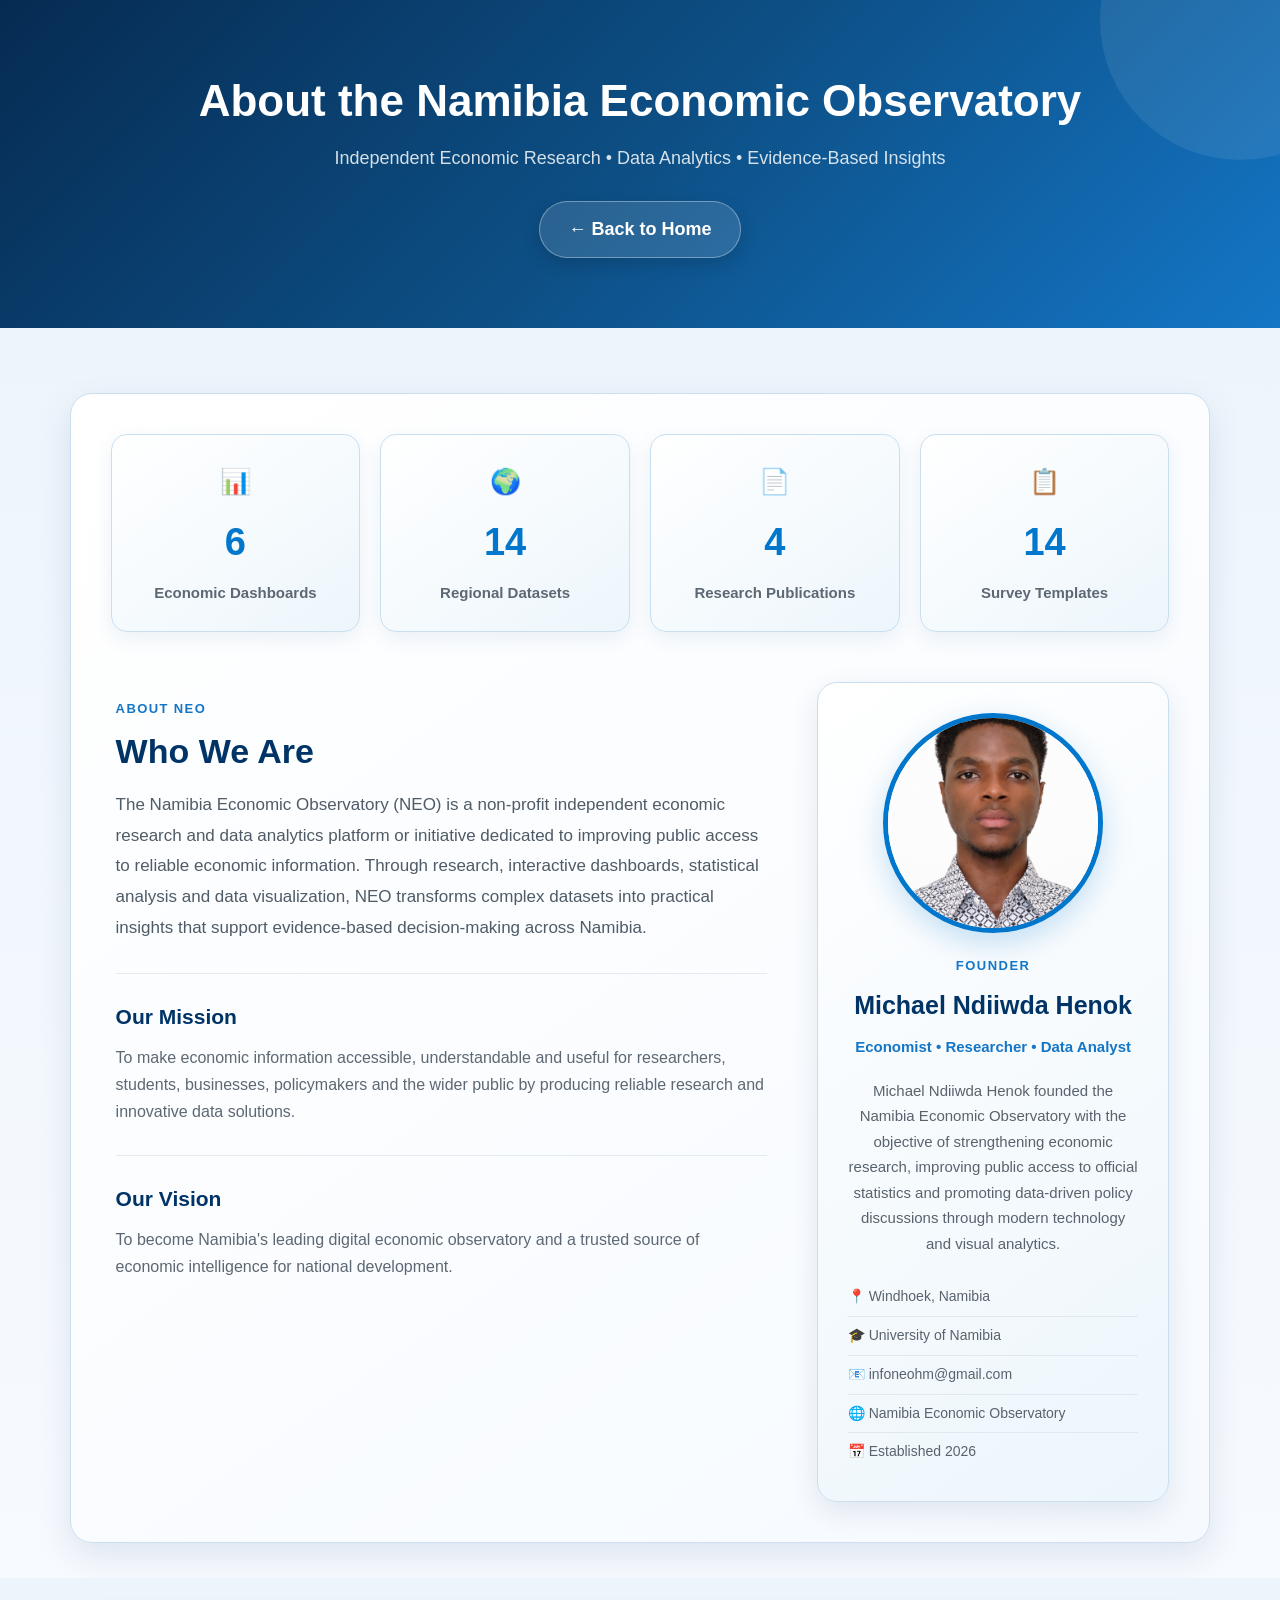
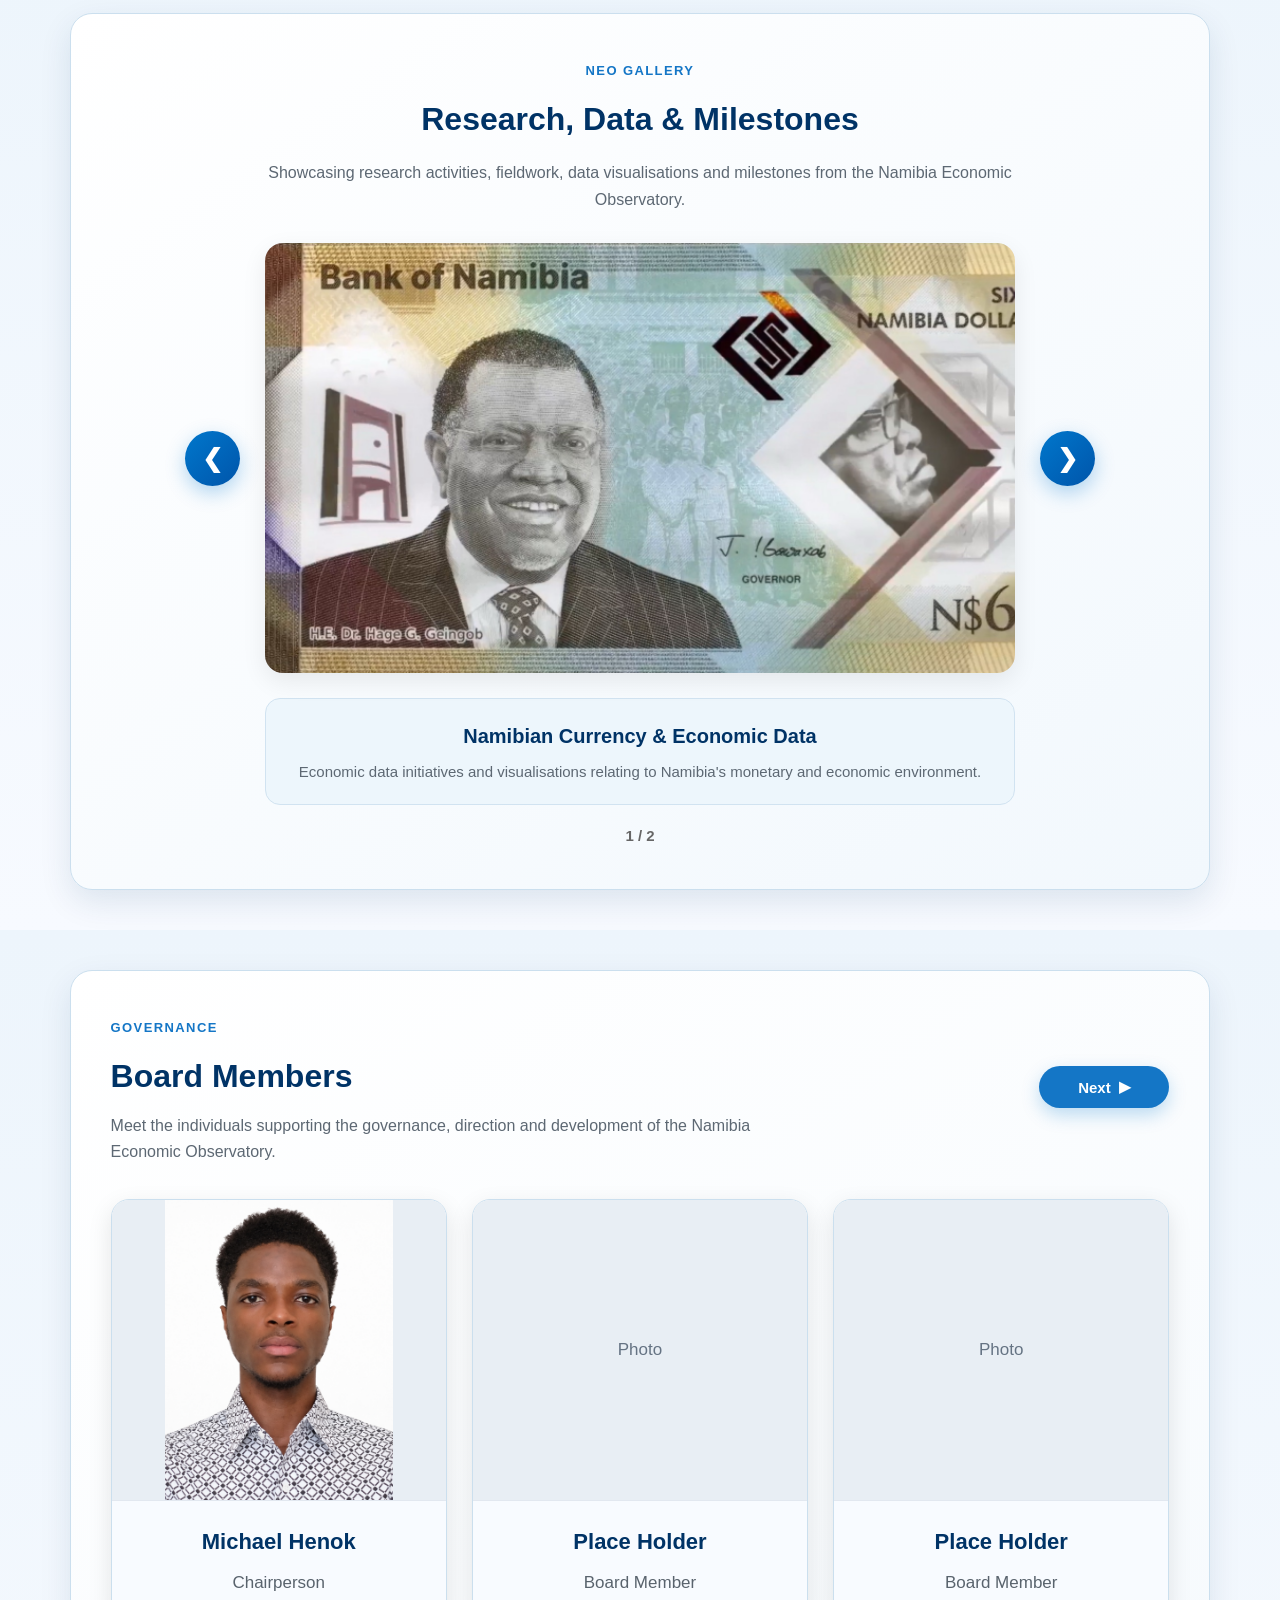
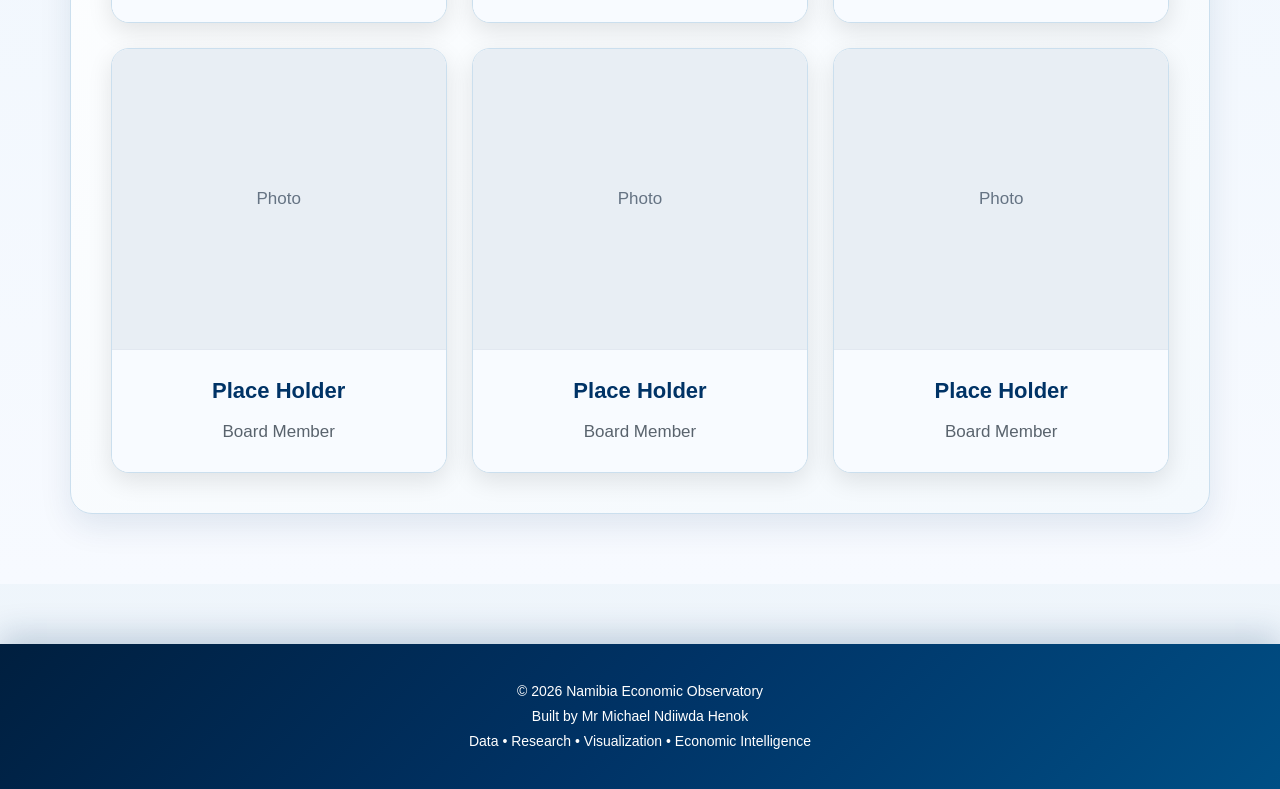
==== commit 6c2b8615: "Update about.html" ====
--- a/about.html
+++ b/about.html
@@ -465,7 +465,7 @@
                     <div class="member-photo">
 
                         <img
-                            src=""
+                            src="NEO Founder.png"
                             alt="Michael Henok"
                         >
 
--- a/style.css
+++ b/style.css
@@ -67,8 +67,6 @@
     pointer-events: none;
 }
 
-
-
 /* =========================================================
    HERO NAVIGATION
 ========================================================= */
@@ -79,10 +77,15 @@
 
     z-index: 100;
 
-    display: flex;
-
-    justify-content: space-between;
+    display: grid;
+
+    grid-template-columns: 1fr auto 1fr;
+
     align-items: center;
+
+    width: 100%;
+
+    box-sizing: border-box;
 
     padding: 18px 6%;
 
@@ -94,19 +97,22 @@
     border-bottom: 1px solid rgba(255, 255, 255, 0.15);
 }
 
-
-
 /* =========================================================
    RESEARCH HUB BUTTON
 ========================================================= */
 
 .research-nav-btn {
 
-    display: inline-block;
+    justify-self: start;
+
+    display: inline-flex;
+
+    align-items: center;
+    justify-content: center;
 
     padding: 15px 34px;
 
-    background: #1b82e4;
+    background: #087bd1;
 
     color: white;
 
@@ -118,20 +124,27 @@
 
     border-radius: 40px;
 
-    transition: 0.3s;
+    transition:
+        transform 0.3s ease,
+        background 0.3s ease,
+        box-shadow 0.3s ease;
 
     z-index: 101;
+
+    box-shadow:
+        0 8px 22px rgba(0, 119, 204, 0.30);
 }
 
 
 .research-nav-btn:hover {
 
-    background: #156cc0;
+    background: #006bb9;
 
     transform: translateY(-3px);
-}
-
-
+
+    box-shadow:
+        0 12px 28px rgba(0, 119, 204, 0.42);
+}
 
 /* =========================================================
    NEO BRAND
@@ -139,80 +152,97 @@
 
 .brand {
 
+    grid-column: 2;
+
     display: flex;
 
     align-items: center;
 
+    justify-content: center;
+
     gap: 18px;
 
-    flex: 1;
-
+    /* IMPORTANT:
+       No flex: 1
+       No margin-left
+       No margin-right
+    */
+
+    margin: 0;
+
+    padding: 0;
+
+    white-space: nowrap;
+}
+
+
+/* =========================================================
+   NEO LOGO
+========================================================= */
+
+.brand img {
+
+    width: 78px;
+
+    height: 78px;
+
+    object-fit: cover;
+
+    border-radius: 50%;
+
+    cursor: pointer;
+
+    transition:
+        transform 0.35s ease,
+        box-shadow 0.35s ease;
+
+    box-shadow:
+        0 6px 18px rgba(0, 0, 0, 0.25);
+}
+
+
+.brand img:hover {
+
+    transform: scale(1.10);
+
+    box-shadow:
+        0 10px 25px rgba(0, 0, 0, 0.35);
+}
+
+/* =========================================================
+   LOGO TEXT
+========================================================= */
+
+.logo-text {
+
+    font-size: 32px;
+
+    font-weight: 700;
+
+    color: white;
+
+    letter-spacing: 0.5px;
+
+    white-space: nowrap;
+
+    text-align: center;
+}
+
+/* =========================================================
+   ABOUT NEO BUTTON
+========================================================= */
+
+.about-nav-btn {
+
+    justify-self: end;
+
+    display: inline-flex;
+
+    align-items: center;
     justify-content: center;
 
-    margin-left: 80px;
-}
-
-
-
-/* =========================================================
-   NEO LOGO
-========================================================= */
-
-.brand img {
-
-    width: 78px;
-    height: 78px;
-
-    object-fit: cover;
-
-    border-radius: 50%;
-
-    cursor: pointer;
-
-    transition: 0.35s ease;
-
-    box-shadow:
-        0 6px 18px rgba(0, 0, 0, 0.25);
-}
-
-
-.brand img:hover {
-
-    transform: scale(1.10);
-
-    box-shadow:
-        0 10px 25px rgba(0, 0, 0, 0.35);
-}
-
-
-
-/* =========================================================
-   LOGO TEXT
-========================================================= */
-
-.logo-text {
-
-    font-size: 32px;
-
-    font-weight: 700;
-
     color: white;
 
-    letter-spacing: 0.5px;
-
-    white-space: nowrap;
-}
-
-
-
-/* =========================================================
-   ABOUT NEO BUTTON
-========================================================= */
-
-.about-nav-btn {
-
-    color: white;
-
     text-decoration: none;
 
     font-size: 22px;
@@ -225,7 +255,11 @@
 
     border-radius: 35px;
 
-    transition: 0.3s;
+    transition:
+        background 0.3s ease,
+        color 0.3s ease,
+        transform 0.3s ease,
+        box-shadow 0.3s ease;
 
     z-index: 101;
 }
@@ -236,9 +270,12 @@
     background: white;
 
     color: #0d355d;
-}
-
-
+
+    transform: translateY(-3px);
+
+    box-shadow:
+        0 8px 22px rgba(255, 255, 255, 0.20);
+}
 
 /* =========================================================
    HERO CONTENT
@@ -265,8 +302,6 @@
     padding-bottom: 45px;
 }
 
-
-
 /* =========================================================
    HERO TAGLINE
 ========================================================= */
@@ -285,8 +320,6 @@
 
     animation: fadeIn 2s ease;
 }
-
-
 
 /* =========================================================
    SEARCH SECTION
@@ -2705,99 +2738,245 @@
     border-radius: 20px;
 }
 
-
-/* =========================================================
-   GENERAL RESEARCH CARDS
-========================================================= */
-
-.research-card {
+/* =========================================================
+   REGIONAL TEMPLATE STATUS LIST
+========================================================= */
+
+.regional-template-list {
+
+    width: 100%;
+
+    margin: 35px auto 50px;
 
     background: #ffffff;
 
-    padding: 32px;
-
-    margin-bottom: 28px;
+    border: 1px solid #d8e5f1;
 
     border-radius: 20px;
 
-    border: 1px solid #e1eaf2;
-
-    box-shadow:
-        0 8px 25px rgba(0, 61, 115, .07);
+    overflow: hidden;
+
+    box-shadow:
+        0 12px 30px rgba(0, 51, 102, 0.09);
+}
+
+
+/* =========================================================
+   LIST HEADER
+========================================================= */
+
+.regional-list-header {
+
+    display: grid;
+
+    grid-template-columns:
+        1.5fr
+        1.5fr
+        1.5fr
+        1fr
+        .8fr;
+
+    align-items: center;
+
+    padding: 18px 24px;
+
+    background:
+        linear-gradient(
+            135deg,
+            #003f73,
+            #075fa5
+        );
+
+    color: #ffffff;
+
+    font-size: 14px;
+
+    font-weight: 700;
+
+    text-transform: uppercase;
+
+    letter-spacing: .5px;
+}
+
+
+/* =========================================================
+   REGIONAL ROW
+========================================================= */
+
+.regional-row {
+
+    display: grid;
+
+    grid-template-columns:
+        1.5fr
+        1.5fr
+        1.5fr
+        1fr
+        .8fr;
+
+    align-items: center;
+
+    min-height: 78px;
+
+    padding: 15px 24px;
+
+    border-bottom: 1px solid #e5edf4;
+
+    background: #ffffff;
 
     transition:
-        transform .3s ease,
-        box-shadow .3s ease,
-        border-color .3s ease;
-}
-
-
-.research-card:hover {
-
-    transform: translateY(-5px);
-
-    border-color: #c8dced;
-
-    box-shadow:
-        0 15px 35px rgba(0, 88, 160, .13);
-}
-
-
-.research-card h3 {
+        background .25s ease,
+        box-shadow .25s ease,
+        transform .25s ease;
+}
+
+
+/* Remove border from final row */
+
+.regional-row:last-child {
+
+    border-bottom: none;
+}
+
+
+/* Hover */
+
+.regional-row:hover {
+
+    background: #f4f9fe;
+
+    box-shadow:
+        inset 4px 0 0 #1476c6;
+}
+
+
+/* =========================================================
+   REGION NAME
+========================================================= */
+
+.region-name {
+
+    display: flex;
+
+    align-items: center;
+
+    gap: 10px;
 
     color: #003f73;
 
-    font-size: 24px;
-
-    margin: 0 0 12px;
-
-    line-height: 1.3;
-}
-
-
-.research-card p {
+    font-size: 17px;
+
+    font-weight: 700;
+}
+
+
+.region-icon {
+
+    font-size: 18px;
+}
+
+
+/* =========================================================
+   TEMPLATE NAME
+========================================================= */
+
+.template-name {
 
     color: #596774;
 
-    font-size: 16px;
-
-    line-height: 1.7;
-
-    margin: 0 0 22px;
-}
-
-
-/* =========================================================
-   RESEARCH BUTTON
-========================================================= */
-
-.research-btn {
+    font-size: 15px;
+
+    line-height: 1.4;
+}
+
+
+/* =========================================================
+   REPORTING QUARTER
+========================================================= */
+
+.reporting-quarter {
+
+    color: #596774;
+
+    font-size: 15px;
+
+    font-weight: 600;
+}
+
+
+/* =========================================================
+   STATUS
+========================================================= */
+
+.regional-row .status {
 
     display: inline-flex;
 
     align-items: center;
+
     justify-content: center;
 
-    padding: 12px 25px;
-
-    background: linear-gradient(
-        135deg,
-        #1476c6,
-        #07599d
-    );
+    width: fit-content;
+
+    padding: 7px 13px;
+
+    border-radius: 30px;
+
+    font-size: 13px;
+
+    font-weight: 700;
+
+    white-space: nowrap;
+}
+
+
+/* Awaiting */
+
+.regional-row .status.pending {
+
+    background: #fff4d6;
+
+    color: #8a6500;
+
+    border: 1px solid #f1d98a;
+}
+
+
+/* =========================================================
+   DOWNLOAD BUTTON
+========================================================= */
+
+.regional-download {
+
+    display: inline-flex;
+
+    align-items: center;
+
+    justify-content: center;
+
+    padding: 10px 18px;
+
+    background:
+        linear-gradient(
+            135deg,
+            #1476c6,
+            #07599d
+        );
 
     color: #ffffff;
 
     text-decoration: none;
 
-    border-radius: 30px;
-
-    font-size: 15px;
-
-    font-weight: 650;
-
-    box-shadow:
-        0 6px 16px rgba(20,118,198,.25);
+    border-radius: 25px;
+
+    font-size: 14px;
+
+    font-weight: 700;
+
+    white-space: nowrap;
+
+    box-shadow:
+        0 6px 16px rgba(20, 118, 198, .25);
 
     transition:
         transform .25s ease,
@@ -2806,20 +2985,22 @@
 }
 
 
-.research-btn:hover {
-
-    background: linear-gradient(
-        135deg,
-        #0d67b0,
-        #064b88
-    );
+.regional-download:hover {
+
+    background:
+        linear-gradient(
+            135deg,
+            #0d67b0,
+            #064b88
+        );
+
+    color: #ffffff;
 
     transform: translateY(-2px);
 
     box-shadow:
-        0 9px 22px rgba(20,118,198,.35);
-}
-
+        0 9px 22px rgba(20, 118, 198, .38);
+}
 
 /* =========================================================
    CATEGORY GRID
@@ -3632,107 +3813,235 @@
 }
 
 /* ==========================================
-INTERACTIVE NAMIBIA MAP
+   NEO INTERACTIVE NAMIBIA REGIONAL MAP
 ========================================== */
 
-.map-wrapper{
-
-display:flex;
-
-flex-wrap:wrap;
-
-justify-content:center;
-
-align-items:flex-start;
-
-gap:30px;
-
-margin-top:35px;
-
-}
-
-#namibiaMap{
-
-    width:100%;
-
-    max-width:500px;
-
-    height:auto;
-
-    background:#f8f9fa;
-
-    border-radius:20px;
-
-    padding:15px;
-
-    box-shadow:0 8px 25px rgba(0,0,0,0.08);
-
-    pointer-events:auto;
-}
-
-.region{
-
-    fill:#b0c4de;
-
-    stroke:#ffffff;
-
-    stroke-width:2;
-
-    cursor:pointer;
-
-    pointer-events:all;
-
+.neo-regional-map-section {
+    padding: 60px 5%;
+    background: #f4f7fb;
+    color: #17324d;
+}
+
+.neo-map-heading {
+    max-width: 850px;
+    margin: 0 auto 35px;
+    text-align: center;
+}
+
+.neo-map-heading h2 {
+    margin-bottom: 12px;
+    color: #123d70;
+    font-size: clamp(1.7rem, 3vw, 2.4rem);
+}
+
+.neo-map-heading p {
+    color: #5b6d80;
+    line-height: 1.7;
+}
+
+.neo-map-layout {
+    display: grid;
+    grid-template-columns: minmax(0, 1.5fr) minmax(280px, 0.8fr);
+    gap: 25px;
+    align-items: stretch;
+    max-width: 1400px;
+    margin: 0 auto;
+}
+
+.neo-map-card,
+.neo-region-panel {
+    min-width: 0;
+    background: #ffffff;
+    border: 1px solid #dce6f0;
+    border-radius: 18px;
+    box-shadow: 0 8px 24px rgba(18, 61, 112, 0.08);
+}
+
+.neo-map-card {
+    padding: 22px;
+}
+
+.neo-map-toolbar {
+    display: flex;
+    align-items: center;
+    justify-content: space-between;
+    gap: 12px;
+    flex-wrap: wrap;
+    margin-bottom: 15px;
+}
+
+.neo-map-toolbar h3 {
+    margin: 0;
+    color: #123d70;
+    font-size: 1.15rem;
+}
+
+.neo-map-hint {
+    color: #65778a;
+    font-size: 0.85rem;
+}
+
+.neo-map-canvas {
+    width: 100%;
+    min-width: 0;
+    min-height: 300px;
+    display: flex;
+    align-items: center;
+    justify-content: center;
+}
+
+.neo-map-canvas svg {
+    display: block;
+    width: 100%;
+    height: auto;
+    max-height: 720px;
+    overflow: visible;
+}
+
+/* Region shapes */
+
+.neo-map-canvas #features path {
+    cursor: pointer;
+    fill: #86a993;
+    stroke: #ffffff;
+    stroke-width: 1.5;
+    stroke-linejoin: round;
+    vector-effect: non-scaling-stroke;
     transition:
-        fill 0.3s ease,
-        transform 0.2s ease;
-}
-
-.region:hover{
-
-    fill:#0077cc;
-
-}
-
-.region.active{
-
-    fill:#003366;
-
-    stroke:#ffcc00;
-
-    stroke-width:4;
-
-    filter:
-        drop-shadow(0 0 8px rgba(0,0,0,.35));
-}
-
-.region-info{
-
-background:white;
-
-padding:25px;
-
-border-radius:18px;
-
-box-shadow:0 8px 20px rgba(0,0,0,0.08);
-
-min-width:260px;
-
-}
-
-.region-info h3{
-
-color:#003366;
-
-margin-bottom:15px;
-
-}
-
-.region-info p{
-
-margin:10px 0;
-
-font-size:16px;
-
+        fill 0.2s ease,
+        opacity 0.2s ease;
+}
+
+.neo-map-canvas #features path:hover {
+    fill: #3478b9;
+}
+
+.neo-map-canvas #features path:focus {
+    outline: none;
+    fill: #3478b9;
+}
+
+.neo-map-canvas #features path.is-selected {
+    fill: #145da0;
+    stroke: #0d3761;
+    stroke-width: 2.5;
+}
+
+/* Map status message */
+
+.neo-map-status {
+    margin: 15px 0 0;
+    padding-top: 12px;
+    border-top: 1px solid #e6edf4;
+    color: #627489;
+    font-size: 0.9rem;
+    line-height: 1.6;
+}
+
+.map-loading-message {
+    color: #627489;
+    text-align: center;
+}
+
+/* Regional information panel */
+
+.neo-region-panel {
+    padding: 28px;
+}
+
+.neo-region-label {
+    display: inline-block;
+    margin-bottom: 12px;
+    color: #2472b8;
+    font-size: 0.76rem;
+    font-weight: 800;
+    letter-spacing: 1.2px;
+}
+
+.neo-region-panel h3 {
+    margin: 0 0 12px;
+    color: #123d70;
+    font-size: 1.8rem;
+    overflow-wrap: anywhere;
+}
+
+.neo-region-instruction {
+    margin-bottom: 25px;
+    color: #65778a;
+    line-height: 1.65;
+}
+
+.neo-region-stat {
+    display: flex;
+    flex-direction: column;
+    gap: 7px;
+    padding: 16px 0;
+    border-bottom: 1px solid #e6edf4;
+}
+
+.neo-region-stat span {
+    color: #687b8f;
+    font-size: 0.88rem;
+}
+
+.neo-region-stat strong {
+    color: #173d63;
+    font-size: 1.05rem;
+    overflow-wrap: anywhere;
+}
+
+.neo-data-note {
+    margin-top: 22px;
+    padding: 16px;
+    border-left: 4px solid #2472b8;
+    border-radius: 8px;
+    background: #edf5fc;
+}
+
+.neo-data-note strong {
+    color: #123d70;
+}
+
+.neo-data-note p {
+    margin: 8px 0 0;
+    color: #50677d;
+    font-size: 0.9rem;
+    line-height: 1.6;
+}
+
+/* Responsive layout */
+
+@media (max-width: 900px) {
+    .neo-map-layout {
+        grid-template-columns: minmax(0, 1fr);
+    }
+
+    .neo-region-panel {
+        padding: 24px;
+    }
+}
+
+@media (max-width: 600px) {
+    .neo-regional-map-section {
+        padding: 40px 15px;
+    }
+
+    .neo-map-card {
+        padding: 12px;
+    }
+
+    .neo-map-canvas {
+        min-height: 200px;
+    }
+
+    .neo-map-toolbar {
+        align-items: flex-start;
+        flex-direction: column;
+    }
+
+    .neo-region-panel {
+        padding: 20px;
+    }
 }
 
 /* ==========================================
@@ -5110,3 +5419,955 @@
     line-height: 1.6;
 
 }
+
+/* =========================================================
+   NEO BRAND COLOUR ENHANCEMENT
+   ================================================
+   Colour-only enhancement.
+   DO NOT CHANGE HTML STRUCTURE.
+========================================================= */
+
+:root {
+
+    --neo-navy: #002b55;
+    --neo-dark-blue: #003f78;
+    --neo-blue: #0077cc;
+    --neo-bright-blue: #1496e8;
+    --neo-light-blue: #eaf4fc;
+    --neo-pale-blue: #f3f8fd;
+    --neo-border-blue: #cbdff0;
+
+    --neo-blue-shadow:
+        rgba(0, 83, 150, 0.14);
+
+    --neo-strong-shadow:
+        rgba(0, 119, 204, 0.22);
+}
+
+
+/* =========================================================
+   WEBSITE BACKGROUND
+========================================================= */
+
+body {
+
+    background:
+        linear-gradient(
+            180deg,
+            #eef5fb 0%,
+            #f7faff 45%,
+            #eef5fb 100%
+        );
+
+    color: #243447;
+}
+
+
+/* =========================================================
+   MAIN CARDS
+========================================================= */
+
+.card {
+
+    background:
+        linear-gradient(
+            145deg,
+            #ffffff 0%,
+            #f8fbff 100%
+        );
+
+    border: 1px solid var(--neo-border-blue);
+
+    box-shadow:
+        0 12px 35px var(--neo-blue-shadow);
+
+}
+
+
+.card:hover {
+
+    box-shadow:
+        0 20px 45px var(--neo-strong-shadow);
+
+}
+
+
+/* =========================================================
+   CARD HEADINGS
+========================================================= */
+
+.card h2 {
+
+    color: var(--neo-navy);
+
+    text-shadow:
+        0 1px 0 rgba(255,255,255,0.8);
+
+}
+
+
+/* =========================================================
+   FOCUS AREA SECTION
+========================================================= */
+
+.focus-card {
+
+    background:
+        linear-gradient(
+            145deg,
+            #ffffff 0%,
+            #edf6fd 100%
+        );
+
+    border: 1px solid #cfe1f1;
+
+    box-shadow:
+        0 8px 22px rgba(0, 82, 145, 0.10);
+}
+
+
+.focus-card:hover {
+
+    background:
+        linear-gradient(
+            145deg,
+            #ffffff 0%,
+            #e7f3fc 100%
+        );
+
+    border-color:
+        #8fc4e8;
+
+    box-shadow:
+        0 14px 32px
+        rgba(0, 119, 204, 0.20);
+}
+
+
+/* Focus icons */
+
+.focus-card i {
+
+    background:
+        linear-gradient(
+            145deg,
+            #dff0fc,
+            #c7e5f8
+        );
+
+    color:
+        #006fba;
+
+    box-shadow:
+        0 5px 14px
+        rgba(0,119,204,0.12);
+}
+
+
+.focus-card:hover i {
+
+    background:
+        linear-gradient(
+            135deg,
+            #0077cc,
+            #0055aa
+        );
+
+    color: white;
+
+    box-shadow:
+        0 7px 18px
+        rgba(0,119,204,0.30);
+}
+
+
+.focus-card h3 {
+
+    color:
+        #003b6f;
+}
+
+
+.focus-card p {
+
+    color:
+        #506477;
+}
+
+
+/* =========================================================
+   NEWS SECTION
+========================================================= */
+
+.section-grey {
+
+    background:
+        linear-gradient(
+            180deg,
+            #edf5fc 0%,
+            #f7faff 100%
+        );
+}
+
+
+/* News cards */
+
+.news-card {
+
+    background:
+        linear-gradient(
+            145deg,
+            #ffffff 0%,
+            #f7fbff 100%
+        );
+
+    border:
+        1px solid #cfe0ef;
+
+    box-shadow:
+        0 8px 24px
+        rgba(0, 64, 120, 0.11);
+
+    position: relative;
+}
+
+
+/* Blue accent at top */
+
+.news-card::before {
+
+    content: "";
+
+    position: absolute;
+
+    top: 0;
+    left: 0;
+
+    width: 100%;
+    height: 4px;
+
+    background:
+        linear-gradient(
+            90deg,
+            #003366,
+            #0077cc,
+            #1496e8
+        );
+
+    z-index: 2;
+}
+
+
+.news-card:hover {
+
+    border-color:
+        #9cc8e7;
+
+    box-shadow:
+        0 16px 38px
+        rgba(0,119,204,0.20);
+}
+
+
+.news-content h3 {
+
+    color:
+        #003b70;
+}
+
+
+.news-content p {
+
+    color:
+        #536678;
+}
+
+
+/* =========================================================
+   NEWS BUTTONS
+========================================================= */
+
+.news-btn {
+
+    background:
+        linear-gradient(
+            135deg,
+            #0077cc,
+            #0055aa
+        );
+
+    box-shadow:
+        0 6px 16px
+        rgba(0,119,204,0.25);
+}
+
+
+.news-btn:hover {
+
+    background:
+        linear-gradient(
+            135deg,
+            #0088df,
+            #0063bd
+        );
+
+    box-shadow:
+        0 10px 24px
+        rgba(0,119,204,0.38);
+}
+
+
+/* =========================================================
+   KPI CARDS
+========================================================= */
+
+.kpi-card {
+
+    background:
+        linear-gradient(
+            145deg,
+            #ffffff 0%,
+            #f2f8fd 100%
+        );
+
+    border:
+        1px solid #cfe1f1;
+
+    box-shadow:
+        0 10px 30px
+        rgba(0,51,102,0.10);
+}
+
+
+.kpi-card::before {
+
+    height: 5px;
+
+    background:
+        linear-gradient(
+            90deg,
+            #003366,
+            #0077cc,
+            #1496e8
+        );
+}
+
+
+.kpi-card:hover {
+
+    border-color:
+        #8fc5e8;
+
+    box-shadow:
+        0 18px 40px
+        rgba(0,119,204,0.22);
+}
+
+
+.kpi-card h3 {
+
+    color:
+        #435b70;
+}
+
+
+.kpi-card h1 {
+
+    color:
+        #006fba;
+
+    text-shadow:
+        0 2px 10px
+        rgba(0,119,204,0.12);
+}
+
+
+/* =========================================================
+   CHART CONTAINERS
+========================================================= */
+
+.chart-container {
+
+    background:
+        linear-gradient(
+            145deg,
+            #ffffff 0%,
+            #f7fbff 100%
+        );
+
+    border:
+        1px solid #cfe0ef;
+
+    box-shadow:
+        0 10px 30px
+        rgba(0,51,102,0.10);
+}
+
+
+.chart-container:hover {
+
+    border-color:
+        #9fc9e7;
+
+    box-shadow:
+        0 17px 40px
+        rgba(0,119,204,0.18);
+}
+
+
+/* =========================================================
+   DASHBOARD HEADERS
+========================================================= */
+
+.dashboard-header {
+
+    border-radius: 18px;
+}
+
+
+.dashboard-header h1,
+.dashboard-header h2 {
+
+    color:
+        #003366;
+}
+
+
+/* =========================================================
+   NAVIGATION BUTTONS
+========================================================= */
+
+.nav-btn {
+
+    background:
+        linear-gradient(
+            135deg,
+            #0077cc,
+            #004f99
+        );
+
+    box-shadow:
+        0 8px 20px
+        rgba(0,119,204,0.30);
+}
+
+
+.nav-btn:hover {
+
+    background:
+        linear-gradient(
+            135deg,
+            #0088df,
+            #0063bd
+        );
+
+    box-shadow:
+        0 14px 30px
+        rgba(0,119,204,0.42);
+}
+
+
+/* =========================================================
+   RESEARCH BUTTONS
+========================================================= */
+
+.research-btn,
+.research-nav-btn {
+
+    background:
+        linear-gradient(
+            135deg,
+            #0077cc,
+            #0055aa
+        );
+
+    box-shadow:
+        0 7px 20px
+        rgba(0,119,204,0.28);
+}
+
+
+.research-btn:hover,
+.research-nav-btn:hover {
+
+    background:
+        linear-gradient(
+            135deg,
+            #0088df,
+            #0063bd
+        );
+
+    box-shadow:
+        0 12px 28px
+        rgba(0,119,204,0.40);
+}
+
+
+/* =========================================================
+   TABLES
+========================================================= */
+
+.cost-table {
+
+    border:
+        1px solid #c9ddeb;
+
+    box-shadow:
+        0 10px 28px
+        rgba(0,51,102,0.10);
+}
+
+
+.cost-table th {
+
+    background:
+        linear-gradient(
+            135deg,
+            #002f5f,
+            #005b96
+        );
+}
+
+
+.cost-table tbody tr:hover {
+
+    background:
+        #eaf5fc;
+}
+
+
+/* =========================================================
+   GALLERY
+========================================================= */
+
+.gallery-card {
+
+    background:
+        linear-gradient(
+            145deg,
+            #ffffff,
+            #f2f8fd
+        );
+
+    border-color:
+        #cbdfee;
+
+    box-shadow:
+        0 12px 32px
+        rgba(0,51,102,0.11);
+}
+
+
+.gallery-description {
+
+    background:
+        #edf6fc;
+
+    border:
+        1px solid #d1e3f1;
+}
+
+
+.gallery-btn {
+
+    background:
+        linear-gradient(
+            135deg,
+            #0077cc,
+            #0055aa
+        );
+
+    box-shadow:
+        0 7px 20px
+        rgba(0,119,204,0.30);
+}
+
+
+.gallery-btn:hover {
+
+    background:
+        linear-gradient(
+            135deg,
+            #0088df,
+            #0063bd
+        );
+
+    box-shadow:
+        0 10px 25px
+        rgba(0,119,204,0.40);
+}
+
+
+/* =========================================================
+   MANAGEMENT CARDS
+========================================================= */
+
+.management-card {
+
+    background:
+        linear-gradient(
+            145deg,
+            #ffffff,
+            #f4f9fd
+        );
+
+    border:
+        1px solid #cbdfee;
+
+    box-shadow:
+        0 12px 32px
+        rgba(0,51,102,0.10);
+}
+
+
+.management-member {
+
+    border:
+        1px solid #cbdfee;
+
+    box-shadow:
+        0 8px 24px
+        rgba(0,51,102,0.10);
+}
+
+
+.management-member:hover {
+
+    border-color:
+        #8fc5e8;
+
+    box-shadow:
+        0 15px 34px
+        rgba(0,119,204,0.20);
+}
+
+
+.member-info {
+
+    background:
+        #eef6fc;
+}
+
+
+.member-info h3 {
+
+    color:
+        #003b70;
+}
+
+
+/* =========================================================
+   ABOUT PAGE
+========================================================= */
+
+#about-section,
+.neo-gallery-section,
+#management-section {
+
+    background:
+        linear-gradient(
+            180deg,
+            #edf5fc,
+            #f7faff
+        );
+}
+
+
+.about-main-card {
+
+    background:
+        linear-gradient(
+            145deg,
+            #ffffff,
+            #f6faff
+        );
+
+    border:
+        1px solid #cbdfee;
+
+    box-shadow:
+        0 12px 35px
+        rgba(0,51,102,0.11);
+}
+
+
+.neo-stat {
+
+    background:
+        linear-gradient(
+            145deg,
+            #ffffff,
+            #edf6fc
+        );
+
+    border:
+        1px solid #c9dfef;
+
+    box-shadow:
+        0 7px 20px
+        rgba(0,83,150,0.08);
+}
+
+
+.neo-stat:hover {
+
+    box-shadow:
+        0 12px 28px
+        rgba(0,119,204,0.18);
+}
+
+
+.neo-stat h3 {
+
+    color:
+        #0077cc;
+}
+
+
+/* =========================================================
+   FOUNDER CARD
+========================================================= */
+
+.founder-card {
+
+    background:
+        linear-gradient(
+            145deg,
+            #ffffff,
+            #edf6fc
+        );
+
+    border:
+        1px solid #c9dfef;
+
+    box-shadow:
+        0 10px 28px
+        rgba(0,51,102,0.10);
+}
+
+
+.founder-photo img {
+
+    border-color:
+        #0077cc;
+
+    box-shadow:
+        0 10px 30px
+        rgba(0,119,204,0.22);
+}
+
+
+/* =========================================================
+   RESEARCH CARDS
+========================================================= */
+
+.research-card {
+
+    background:
+        linear-gradient(
+            145deg,
+            #ffffff,
+            #f4f9fd
+        );
+
+    border:
+        1px solid #cbdfee;
+
+    box-shadow:
+        0 10px 28px
+        rgba(0,51,102,0.10);
+}
+
+
+.research-card:hover {
+
+    border-color:
+        #8fc5e8;
+
+    box-shadow:
+        0 17px 38px
+        rgba(0,119,204,0.20);
+}
+
+
+/* =========================================================
+   CATEGORY CARDS
+========================================================= */
+
+.category-card {
+
+    background:
+        linear-gradient(
+            145deg,
+            #ffffff,
+            #f1f8fd
+        );
+
+    border:
+        1px solid #cbdfee;
+
+    box-shadow:
+        0 8px 24px
+        rgba(0,51,102,0.10);
+}
+
+
+/* =========================================================
+   UPLOAD / PORTAL CARDS
+========================================================= */
+
+.upload-card,
+.portal-card,
+.guideline-card,
+.submission-progress {
+
+    background:
+        linear-gradient(
+            145deg,
+            #ffffff,
+            #f3f9fd
+        );
+
+    border:
+        1px solid #cbdfee;
+
+    box-shadow:
+        0 10px 30px
+        rgba(0,51,102,0.10);
+}
+
+
+.upload-card:hover,
+.portal-card:hover {
+
+    border-color:
+        #91c5e7;
+
+    box-shadow:
+        0 17px 38px
+        rgba(0,119,204,0.20);
+}
+
+
+/* =========================================================
+   SECTION HEADINGS
+========================================================= */
+
+.research-section > h2,
+.publications-header h2,
+.gallery-section h2 {
+
+    color:
+        #003366;
+}
+
+
+/* Blue underline becomes stronger */
+
+.research-section > h2::after,
+.publications-header h2::after {
+
+    background:
+        linear-gradient(
+            90deg,
+            #003366,
+            #0077cc,
+            #1496e8
+        );
+
+    box-shadow:
+        0 3px 10px
+        rgba(0,119,204,0.25);
+}
+
+
+/* =========================================================
+   TICKER
+========================================================= */
+
+.ticker {
+
+    background:
+        linear-gradient(
+            135deg,
+            #001f3f,
+            #003f78,
+            #005b96
+        );
+
+    box-shadow:
+        0 6px 20px
+        rgba(0,51,102,0.25);
+}
+
+
+/* =========================================================
+   FOOTER
+========================================================= */
+
+footer {
+
+    background:
+        linear-gradient(
+            135deg,
+            #001f3f 0%,
+            #003366 50%,
+            #004f85 100%
+        );
+
+    box-shadow:
+        0 -10px 30px
+        rgba(0,51,102,0.20);
+}
+
+
+/* =========================================================
+   GENERAL BLUE BUTTON IMPROVEMENT
+========================================================= */
+
+button {
+
+    background:
+        linear-gradient(
+            135deg,
+            #0077cc,
+            #0055aa
+        );
+
+    box-shadow:
+        0 7px 18px
+        rgba(0,119,204,0.25);
+}
+
+
+button:hover {
+
+    background:
+        linear-gradient(
+            135deg,
+            #0088df,
+            #0063bd
+        );
+
+    box-shadow:
+        0 12px 28px
+        rgba(0,119,204,0.38);
+}
+
+
+/* =========================================================
+   LINKS
+========================================================= */
+
+a {
+
+    transition:
+        color .25s ease;
+}
+
+
+a:hover {
+
+    color:
+        #0077cc;
+}
--- a/mobile.css
+++ b/mobile.css
@@ -80,54 +80,70 @@
        NAVIGATION
     ===================================================== */
 
+@media (max-width: 768px) {
+
     .navbar {
-        width: 100%;
-        display: flex;
-        flex-direction: column;
-        align-items: center;
-        justify-content: center;
-
-        padding: 15px;
-        gap: 12px;
+
+        grid-template-columns: 1fr;
+
+        justify-items: center;
+
+        gap: 15px;
+
+        padding: 15px 20px;
+    }
+
+    .research-nav-btn {
+
+        grid-column: 1;
+
+        justify-self: center;
+
+        font-size: 17px;
+
+        padding: 11px 22px;
+    }
+
+    .brand {
+
+        grid-column: 1;
+
+        grid-row: 2;
+
+        gap: 10px;
+
+        white-space: normal;
 
         text-align: center;
     }
 
-    .brand {
-        width: 100%;
-        display: flex;
-        justify-content: center;
-        align-items: center;
-
-        gap: 10px;
-        margin-left: 0;
-    }
-
     .brand img {
-        width: 55px;
-        height: 55px;
-        flex-shrink: 0;
+
+        width: 58px;
+        height: 58px;
     }
 
     .logo-text {
-        font-size: 20px;
-        white-space: normal;
-    }
-
-    .research-nav-btn {
-        width: 100%;
-        max-width: 250px;
-        text-align: center;
-        padding: 12px 20px;
-        font-size: 16px;
+
+        font-size: 21px;
+
+        line-height: 1.2;
     }
 
     .about-nav-btn {
-        font-size: 16px;
-        padding: 10px 20px;
-    }
-
-
+
+        grid-column: 1;
+
+        grid-row: 3;
+
+        justify-self: center;
+
+        font-size: 17px;
+
+        padding: 10px 22px;
+    }
+}
+   
     /* =====================================================
        HERO
     ===================================================== */
@@ -985,32 +1001,95 @@
 }
 
 
-    /* =====================================================
-       DATA COLLECTION PORTAL
-    ===================================================== */
-
-    .portal-intro {
-        width: 94%;
-        font-size: 16px;
-    }
-
-    .portal-grid {
-        grid-template-columns: 1fr;
-        gap: 18px;
-    }
-
-    .portal-card {
-        padding: 25px 18px;
-    }
-
-    .guideline-card {
-        padding: 25px 18px;
-    }
-
-    .guideline-card ul {
-        font-size: 15px;
-    }
-
+   /* ==========================================
+   NEO DATA COLLECTION PORTAL
+   MOBILE HORIZONTAL SCROLL FIX
+========================================== */
+
+@media screen and (max-width: 768px) {
+
+    /* Keep the portal within the phone screen */
+    .research-section {
+        min-width: 0;
+        max-width: 100%;
+    }
+
+    /* Make the regional list independently scrollable */
+    .regional-template-list {
+        display: block !important;
+        width: 100%;
+        max-width: 100%;
+        overflow-x: auto !important;
+        overflow-y: hidden;
+        -webkit-overflow-scrolling: touch;
+        overscroll-behavior-x: contain;
+        touch-action: pan-x pan-y;
+        padding-bottom: 12px;
+        box-sizing: border-box;
+    }
+
+    /* Keep the header columns aligned */
+    .regional-list-header,
+    .regional-row {
+        display: grid !important;
+        grid-template-columns:
+            145px
+            170px
+            190px
+            150px
+            125px !important;
+
+        width: max-content !important;
+        min-width: 780px;
+        box-sizing: border-box;
+    }
+
+    /* Prevent text from squeezing the columns */
+    .regional-list-header > div,
+    .regional-row > div {
+        min-width: 0;
+        box-sizing: border-box;
+        padding: 12px;
+    }
+
+    .regional-row .region-name,
+    .regional-row .template-name,
+    .regional-row .reporting-quarter {
+        overflow-wrap: break-word;
+    }
+
+    /* Keep the status readable */
+    .regional-row .status {
+        white-space: nowrap;
+        font-size: 12px;
+    }
+
+    /* Keep download buttons visible and clickable */
+    .regional-row .regional-download {
+        display: inline-flex;
+        align-items: center;
+        justify-content: center;
+        min-height: 40px;
+        padding: 9px 12px;
+        white-space: nowrap;
+        box-sizing: border-box;
+    }
+
+    /* Make the scrolling bar visible where supported */
+    .regional-template-list::-webkit-scrollbar {
+        height: 8px;
+    }
+
+    .regional-template-list::-webkit-scrollbar-track {
+        background: #e8eef5;
+        border-radius: 8px;
+    }
+
+    .regional-template-list::-webkit-scrollbar-thumb {
+        background: #2472b8;
+        border-radius: 8px;
+    }
+}
 
     /* =====================================================
        KPI DASHBOARD
@@ -1102,35 +1181,63 @@
     font-size: 14px;
 }
 
-
-/* =====================================================
-   MAP
-===================================================== */
-
-.map-wrapper {
-    flex-direction: column;
-
-    align-items: center;
-
-    gap: 20px;
-}
-
-#namibiaMap {
-    width: 100%;
-
-    max-width: 340px;
-
-    height: auto;
-}
-
-.region-info {
-    width: 100%;
-
-    max-width: 400px;
-
-    min-width: 0;
-}
-
+/* ==========================================
+   MOBILE RESPONSIVENESS INTERACTIVE MAP
+========================================== */
+
+@media (max-width: 850px) {
+
+    .neo-map-section {
+        padding: 45px 4%;
+    }
+
+    .map-wrapper {
+        grid-template-columns: 1fr;
+        gap: 25px;
+    }
+
+    .map-container {
+        min-height: auto;
+        padding: 20px;
+    }
+
+    .namibia-map {
+        max-width: 500px;
+    }
+
+    .region-info {
+        padding: 25px;
+    }
+}
+
+@media (max-width: 480px) {
+
+    .neo-map-header h2 {
+        font-size: 27px;
+    }
+
+    .neo-map-header p {
+        font-size: 15px;
+    }
+
+    .map-container {
+        padding: 14px;
+        border-radius: 16px;
+    }
+
+    .region-info {
+        padding: 20px;
+        border-radius: 16px;
+    }
+
+    .region-info-header h3 {
+        font-size: 22px;
+    }
+
+    .region-data-item {
+        padding: 13px;
+    }
+}
 
 /* =====================================================
    KPI CARDS
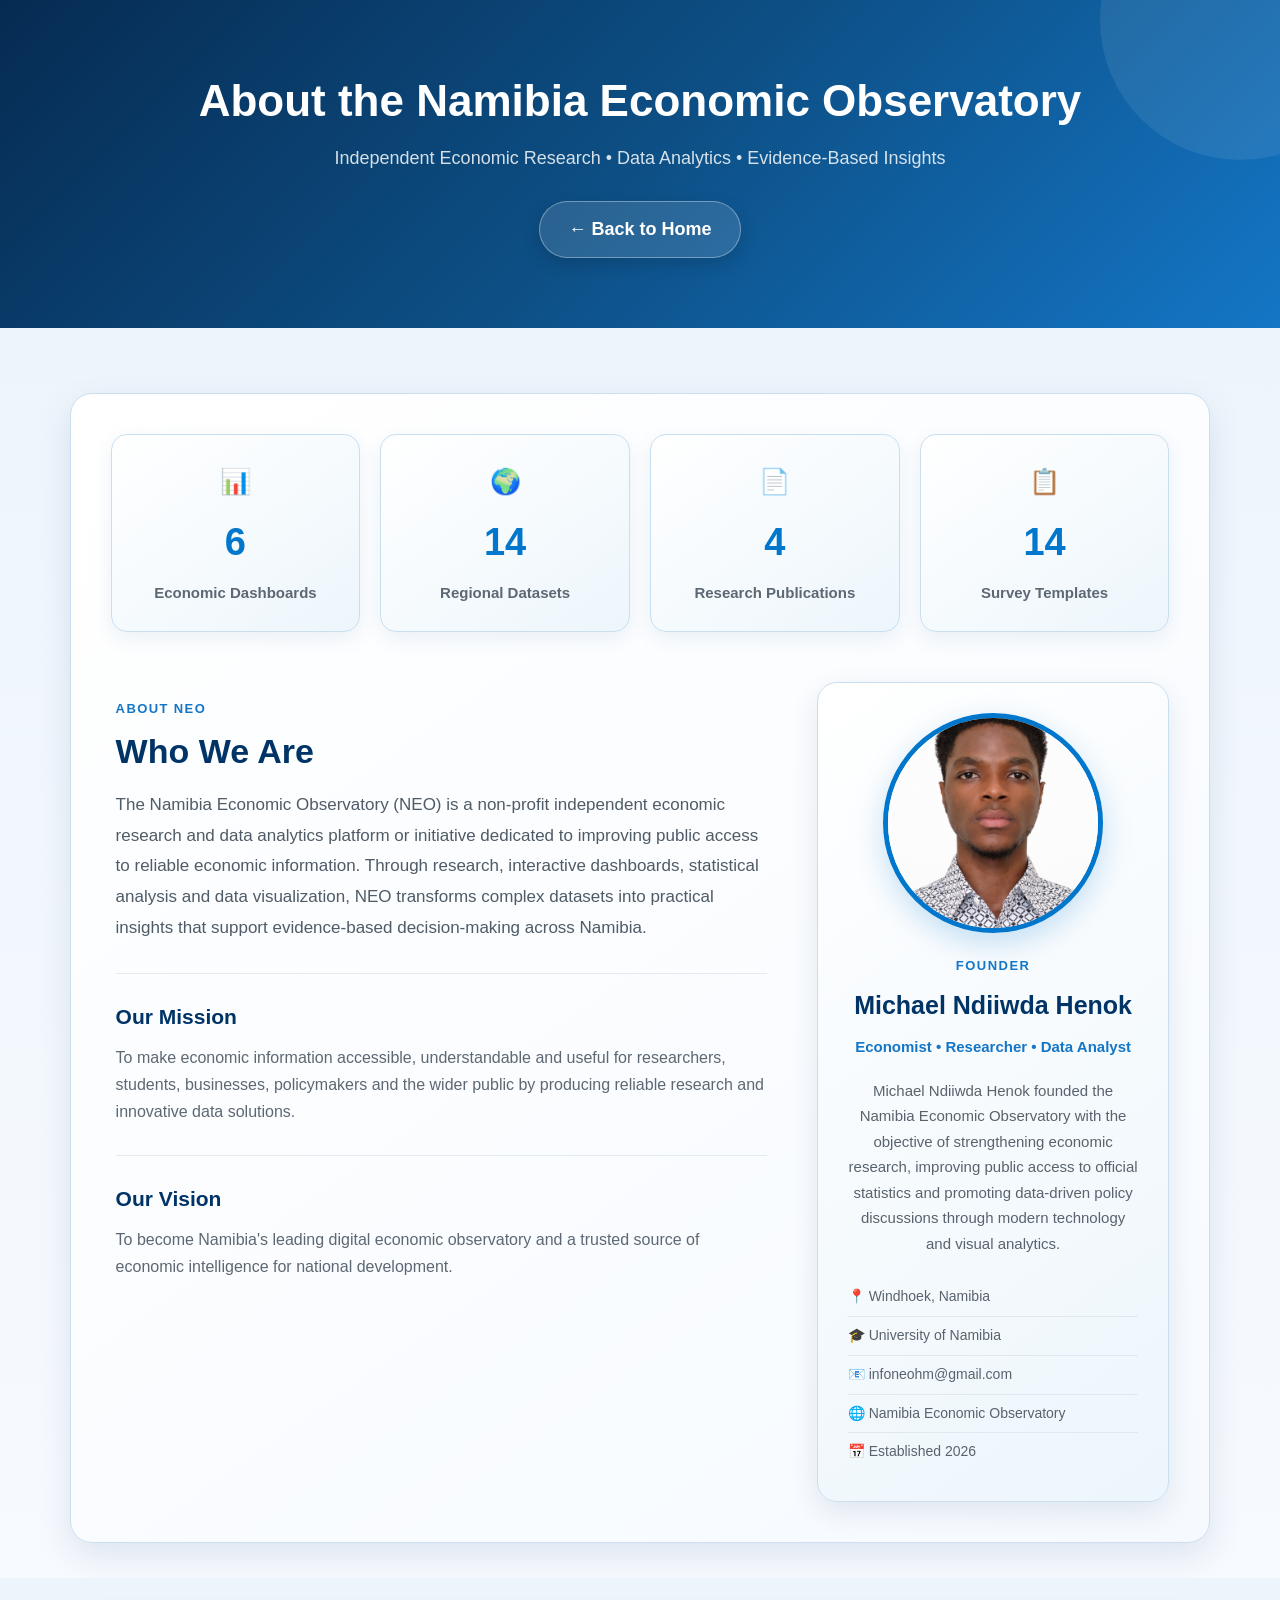
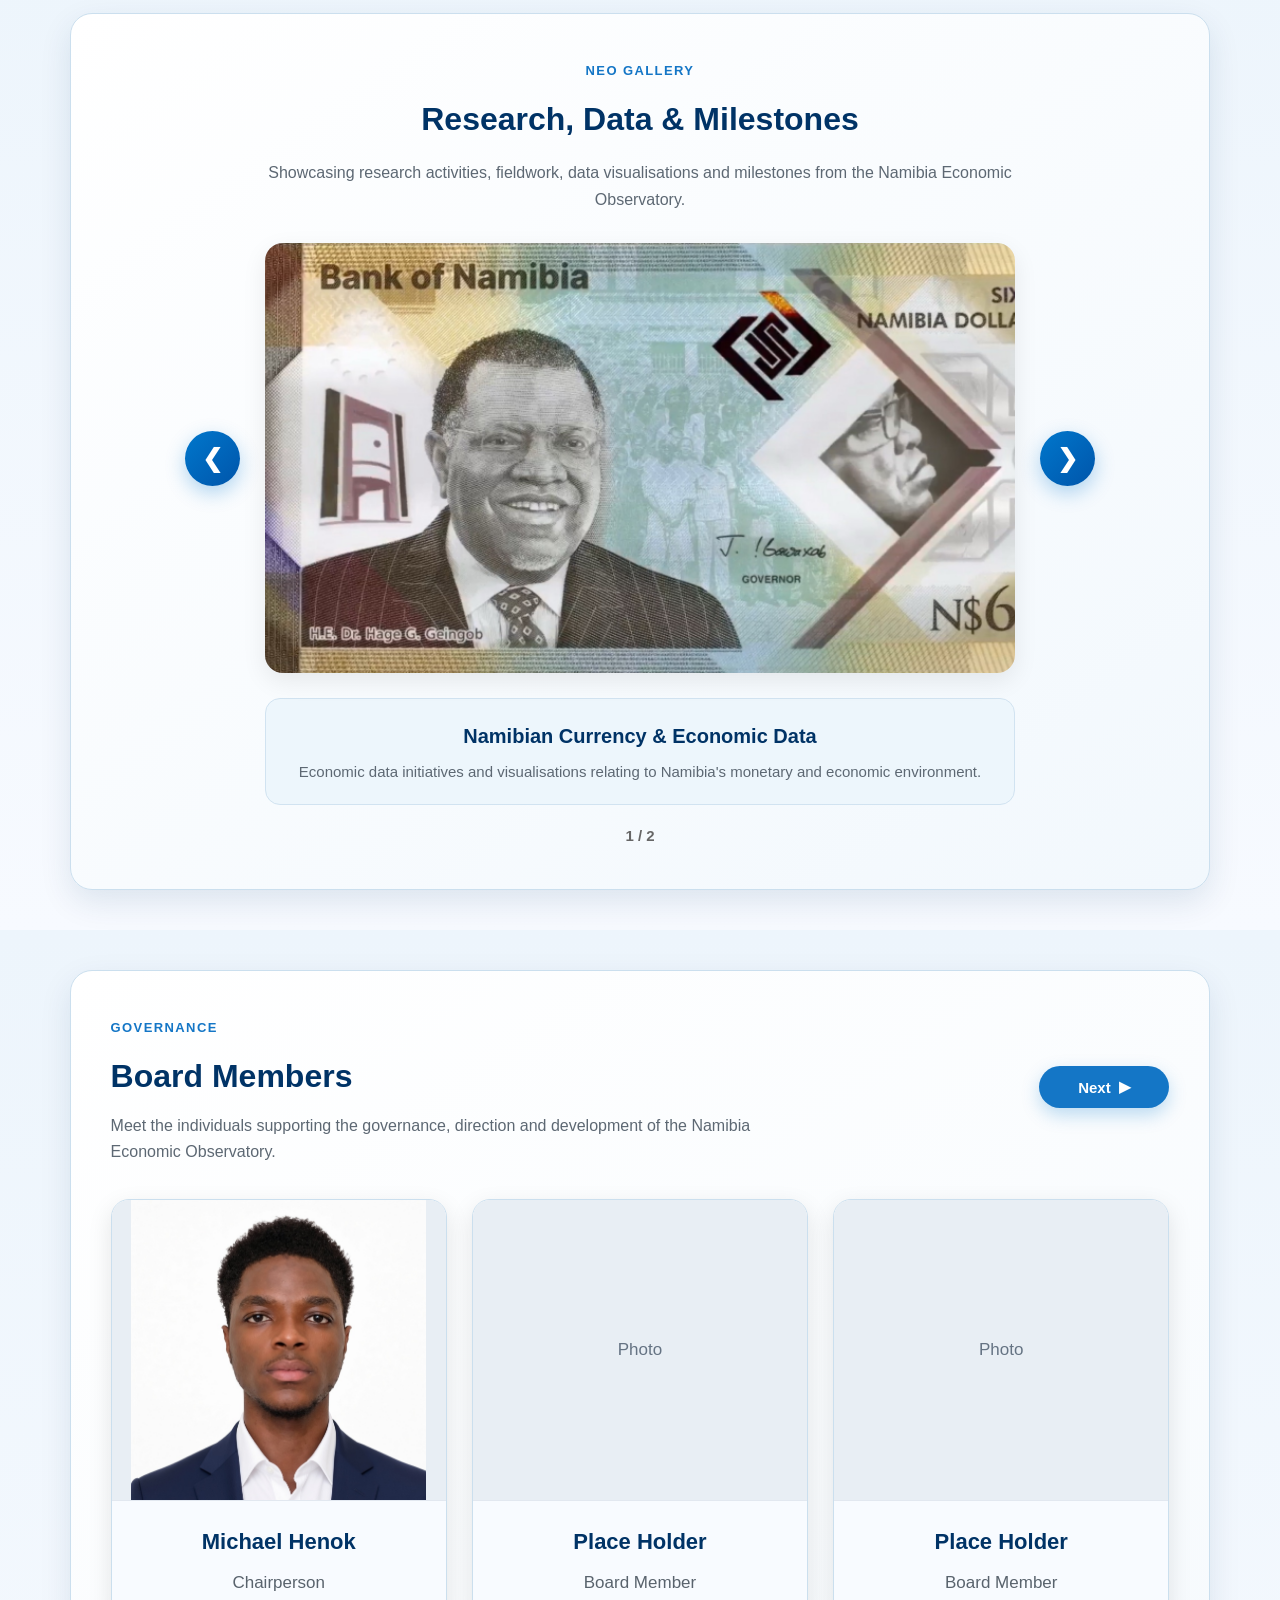
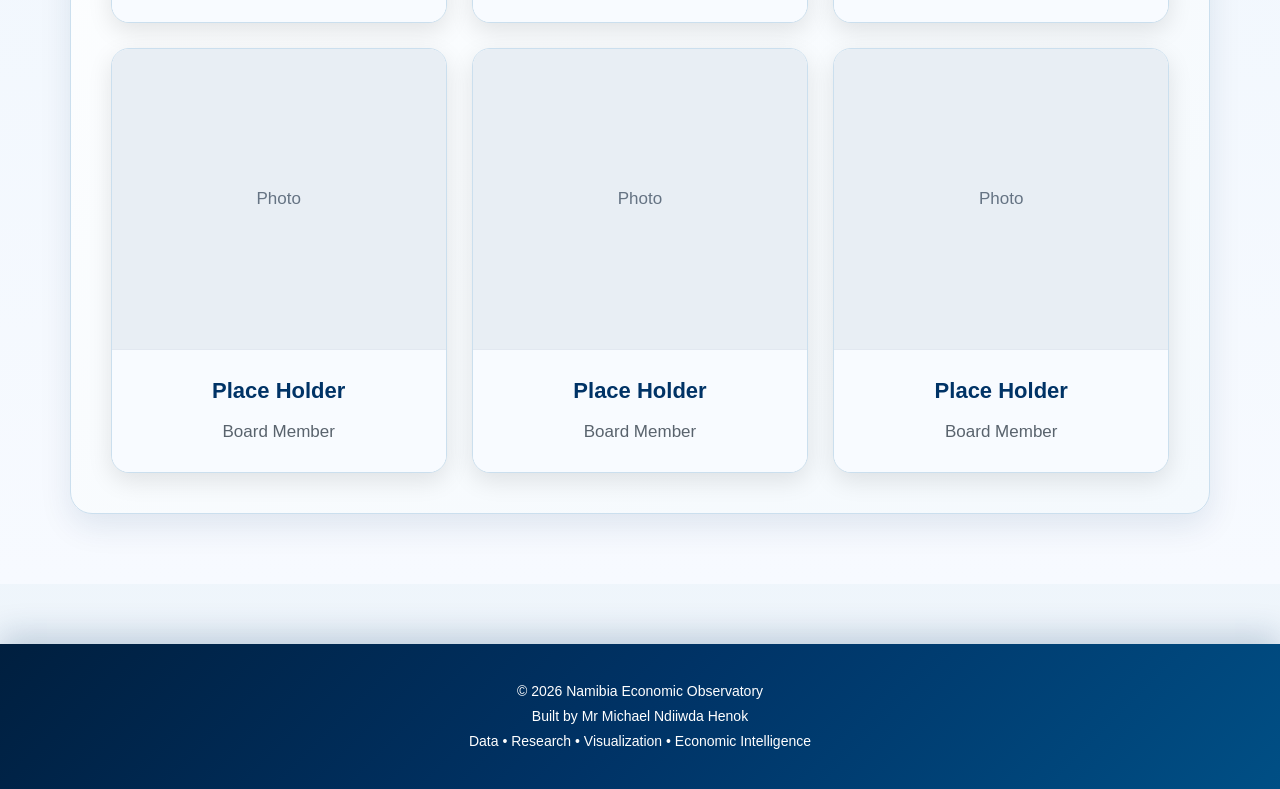
==== commit 766424b0: "Update about.html" ====
--- a/about.html
+++ b/about.html
@@ -465,7 +465,7 @@
                     <div class="member-photo">
 
                         <img
-                            src="NEO Founder.png"
+                            src="Mr Chair.png"
                             alt="Michael Henok"
                         >
 
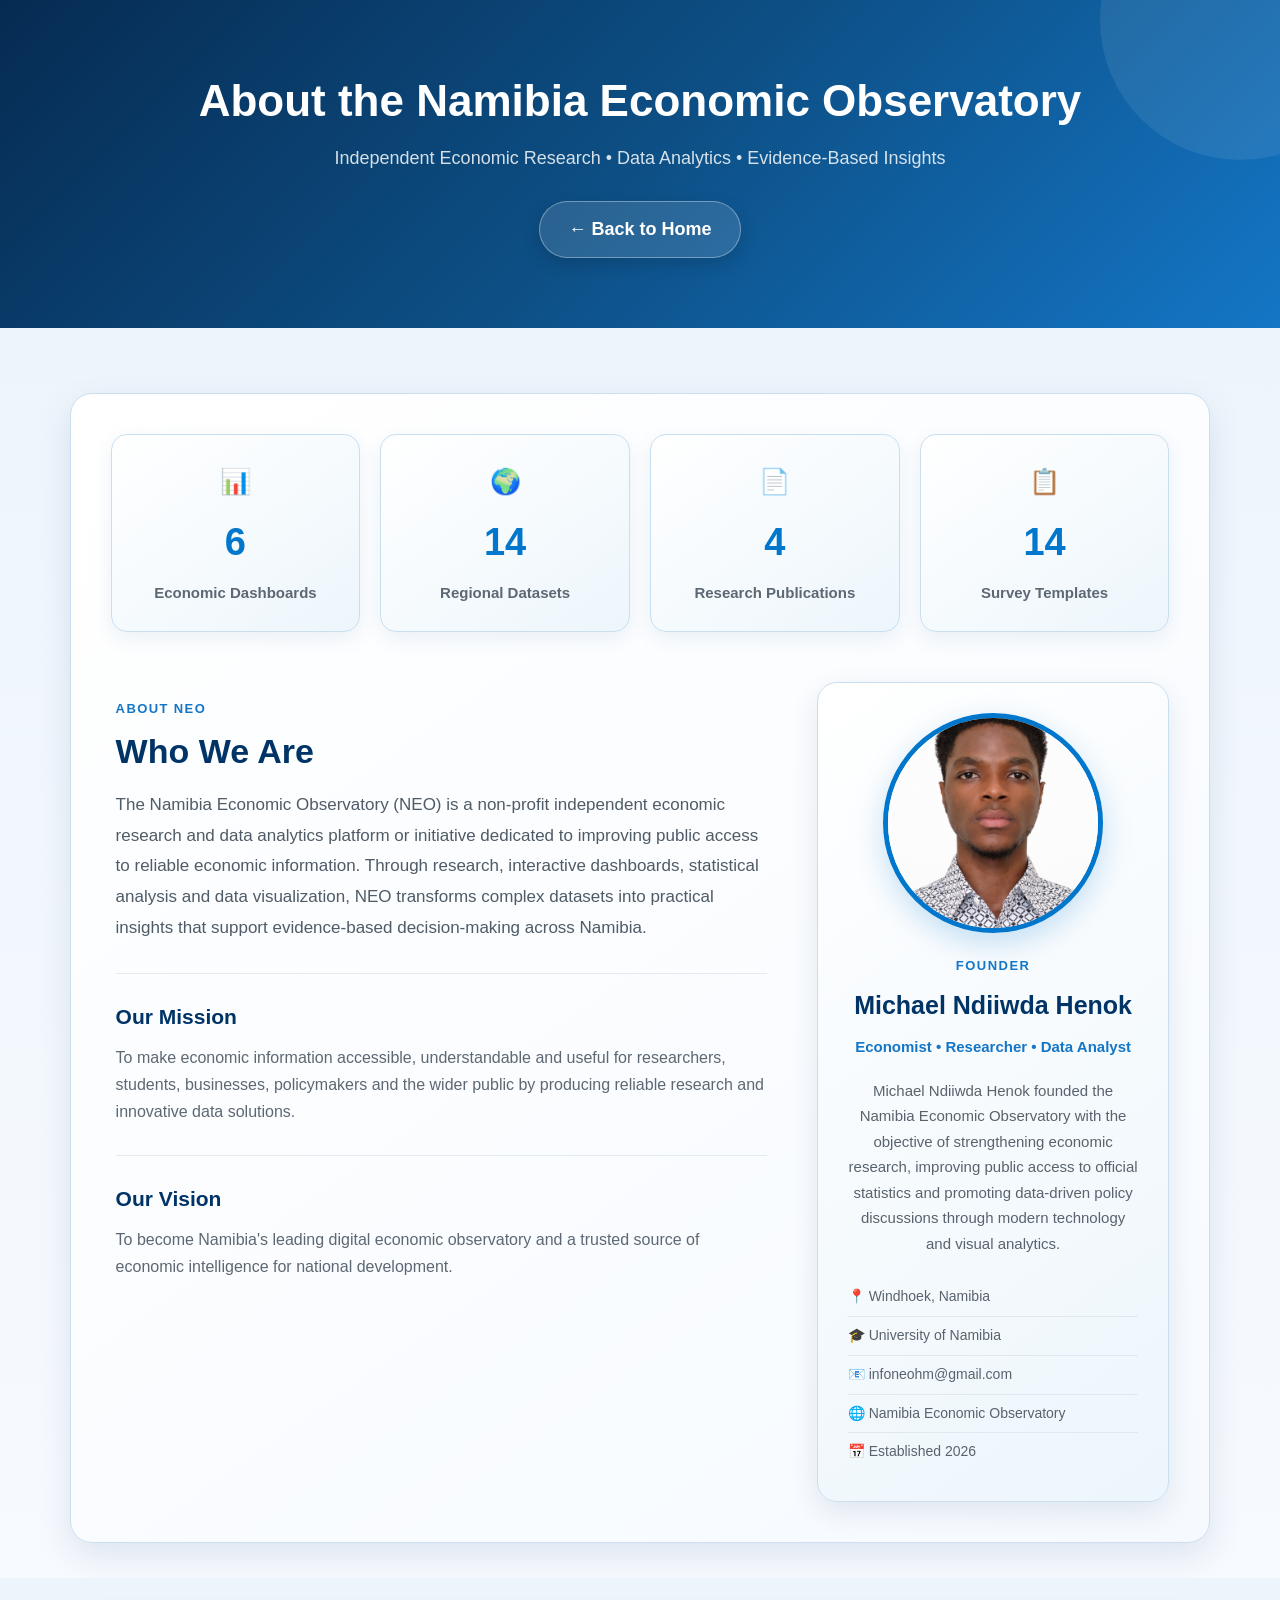
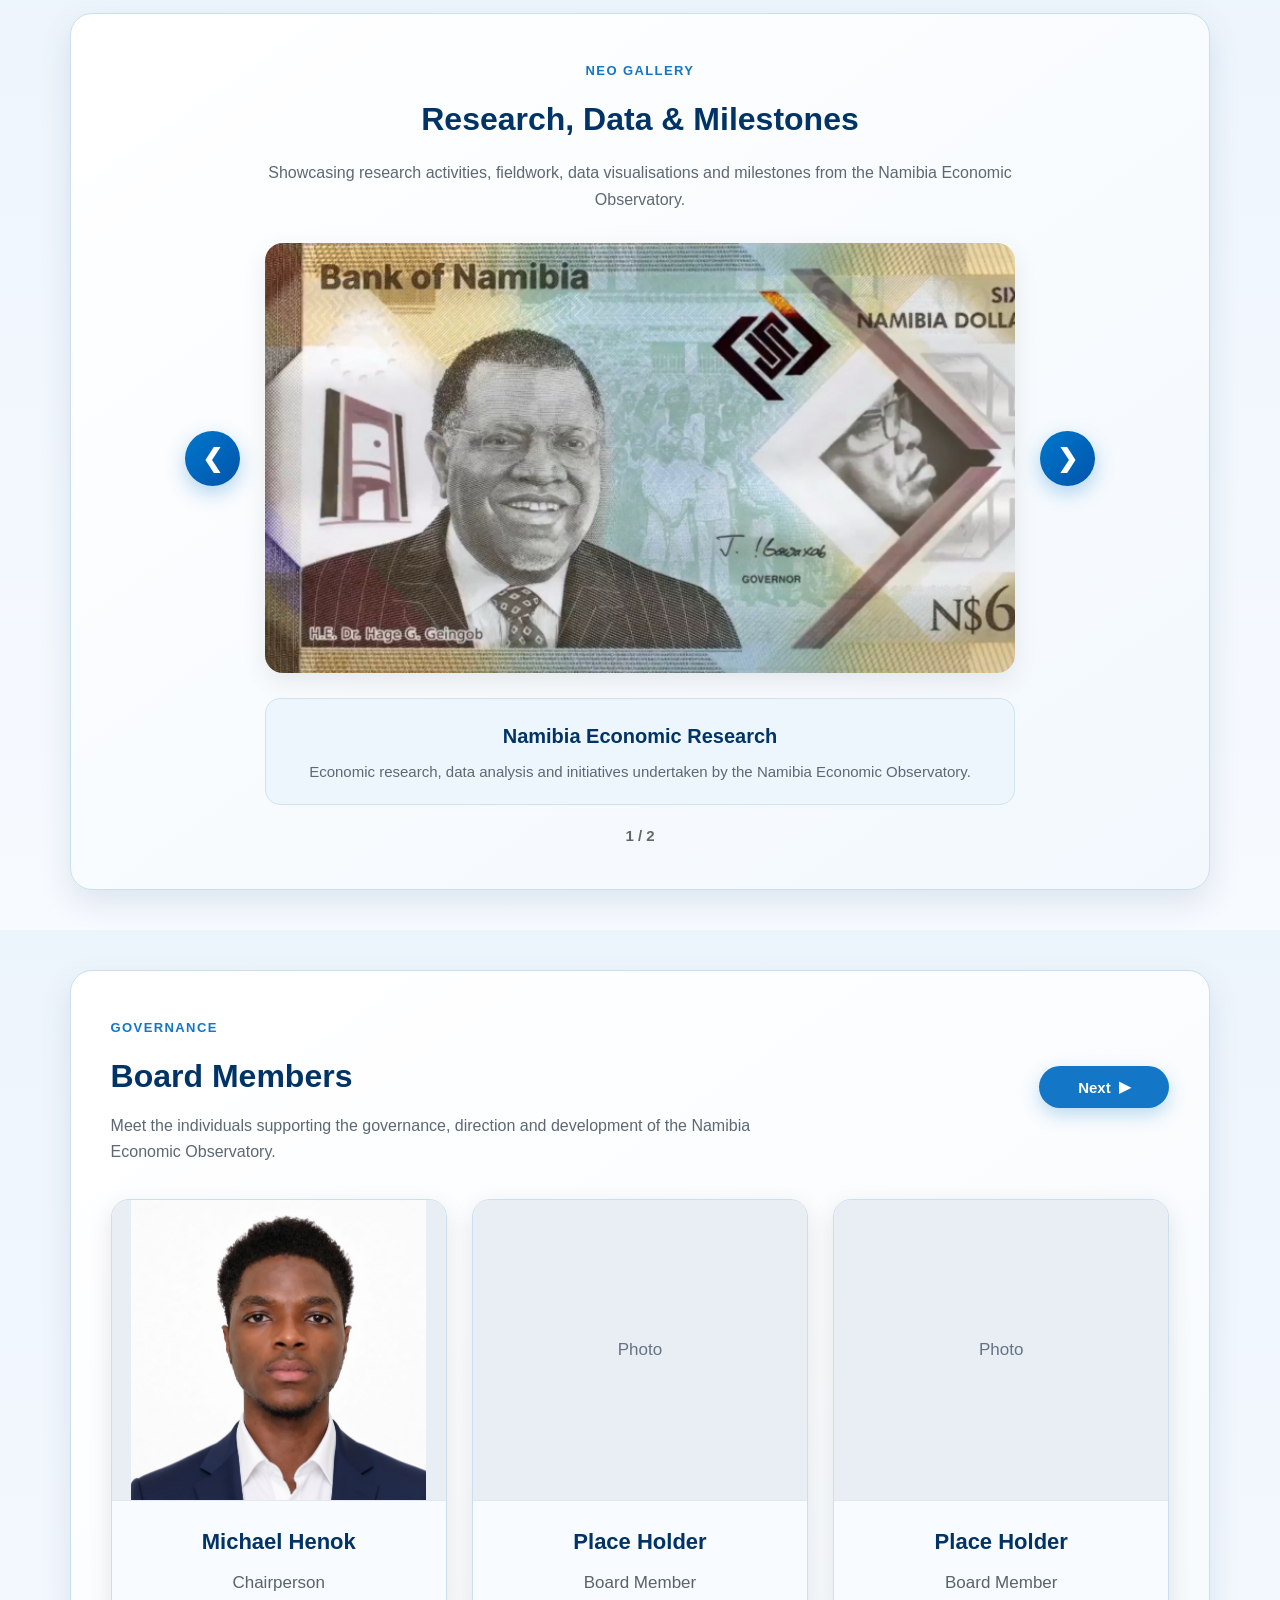
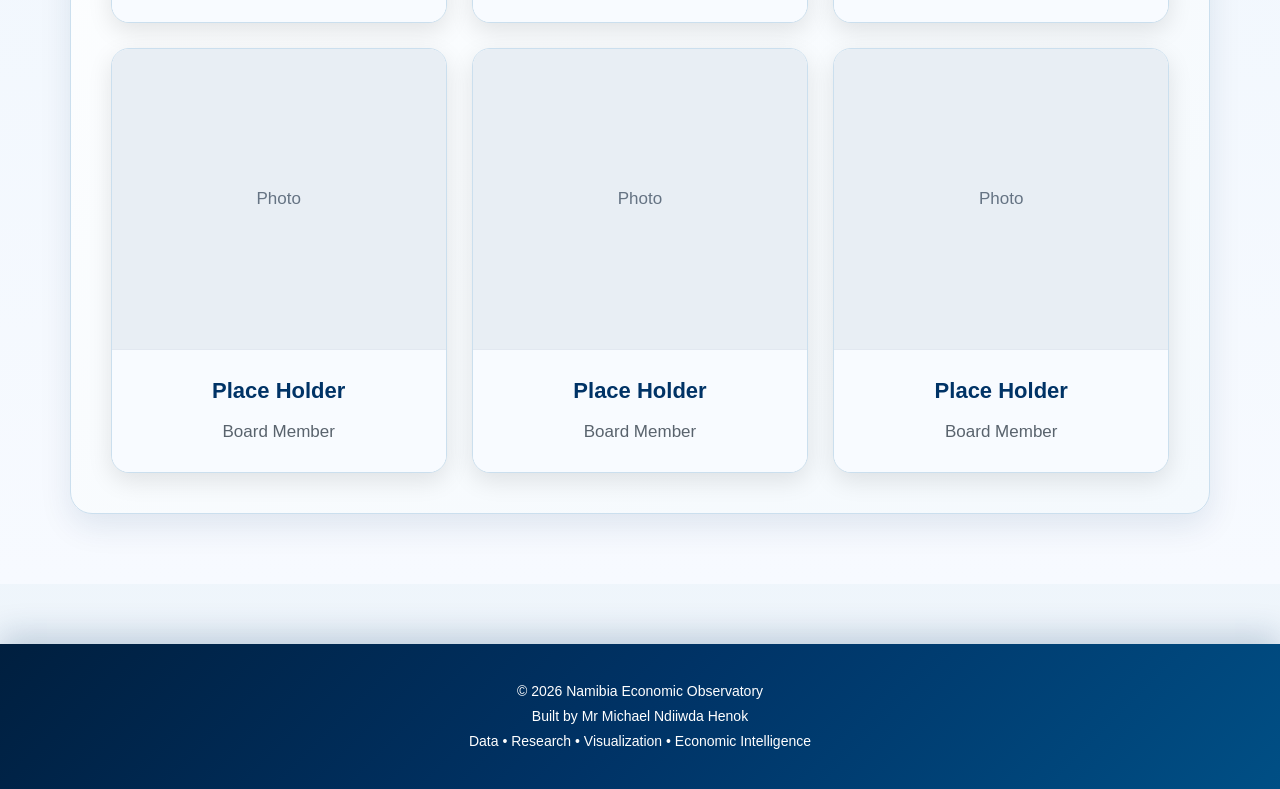
==== commit 4004746a: "Update about.html" ====
--- a/about.html
+++ b/about.html
@@ -693,7 +693,14 @@
                 <div class="management-member">
 
                     <div class="member-photo">
-                        <span>Photo</span>
+
+                        <div class="member-photo">
+
+                        <img
+                            src="Deputy Executive Director.png"
+                            alt="Tngeniomwene Ndakolonghoshi"
+                        >
+
                     </div>
 
                     <div class="member-info">
--- a/style.css
+++ b/style.css
@@ -2145,35 +2145,18 @@
 ========================================================= */
 
 .gallery-viewer {
-
     width: 100%;
-
-    height: 420px;
-
     overflow: hidden;
-
-    border-radius: 18px;
-
-    background: #e9eff5;
-
-    box-shadow:
-        0 8px 25px rgba(0, 51, 102, .10);
-}
-
+    position: relative;
+}
 
 .gallery-viewer img {
-
+    display: block;
     width: 100%;
-
-    height: 100%;
-
-    display: block;
-
-    object-fit: cover;
-
-    transition: opacity .25s ease;
-}
-
+    height: 400px;
+    object-fit: contain;
+    object-position: center;
+}
 
 /* =========================================================
    GALLERY BUTTONS
